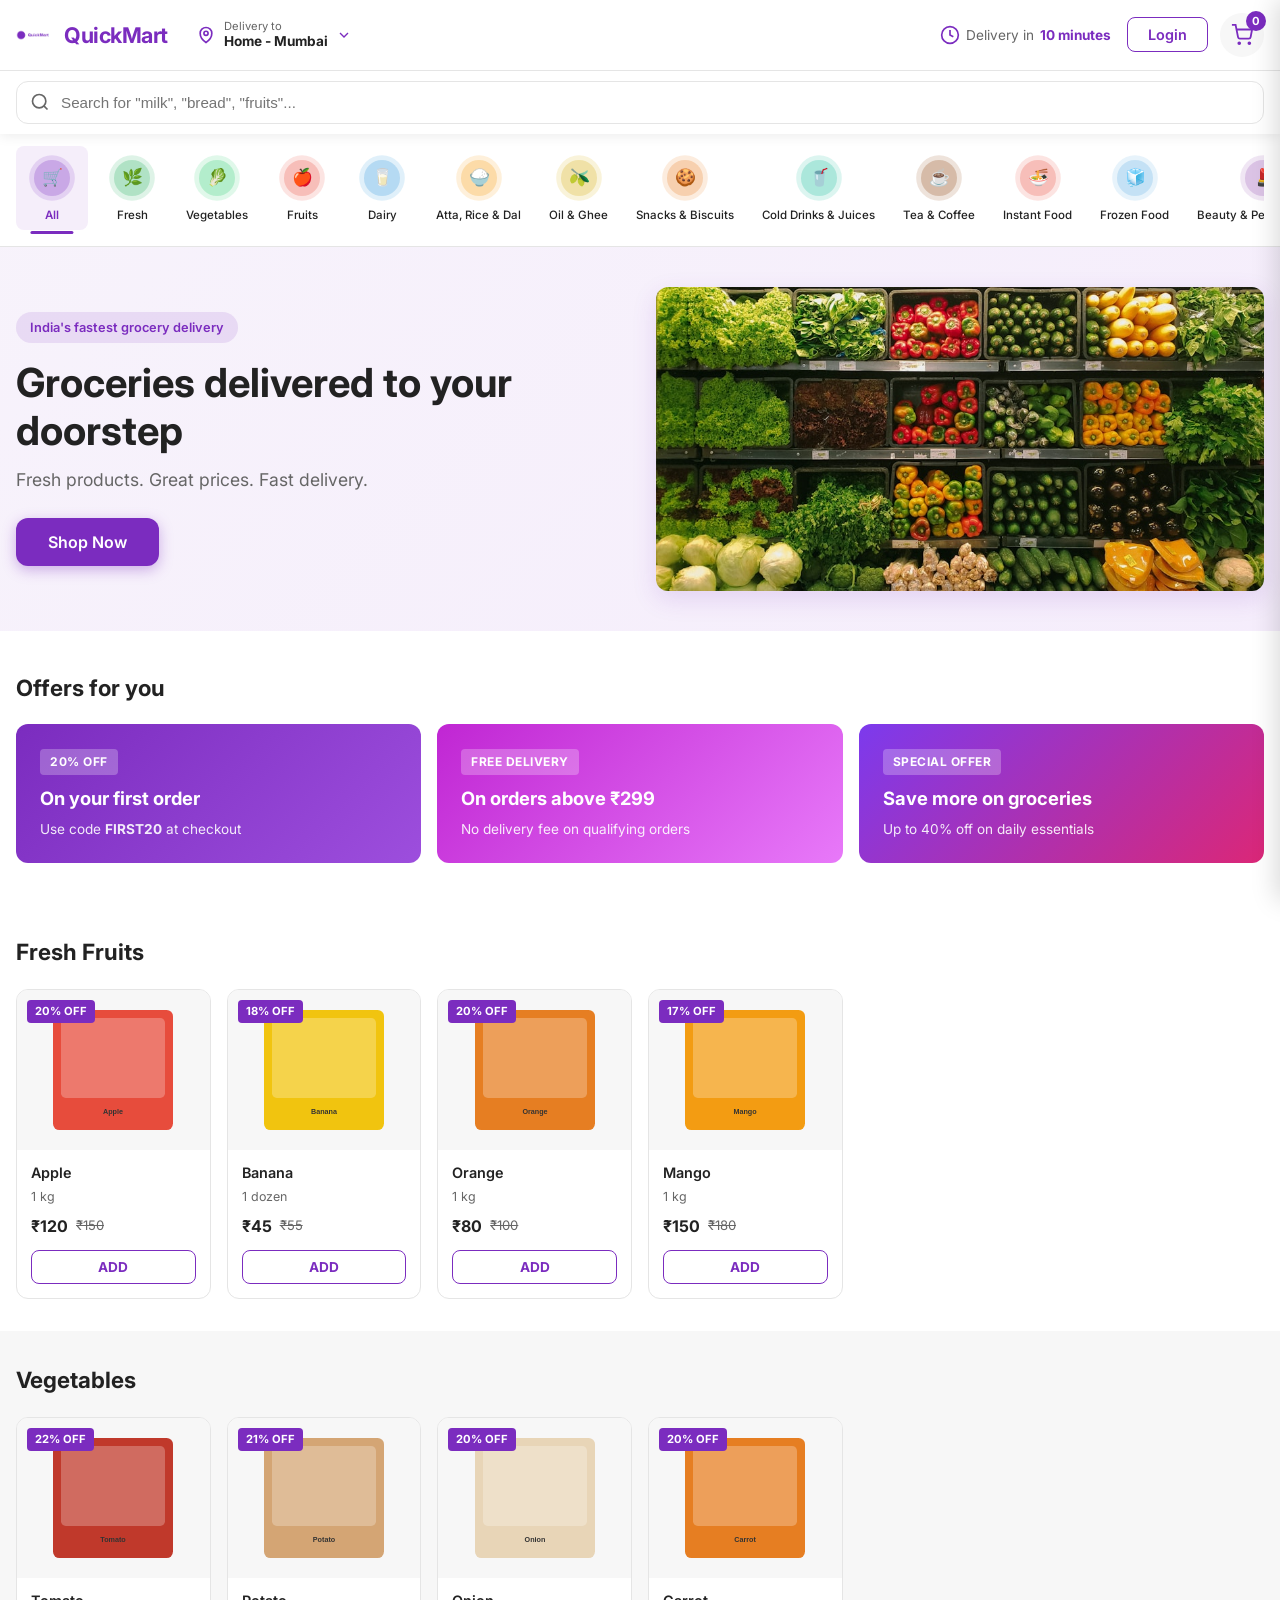
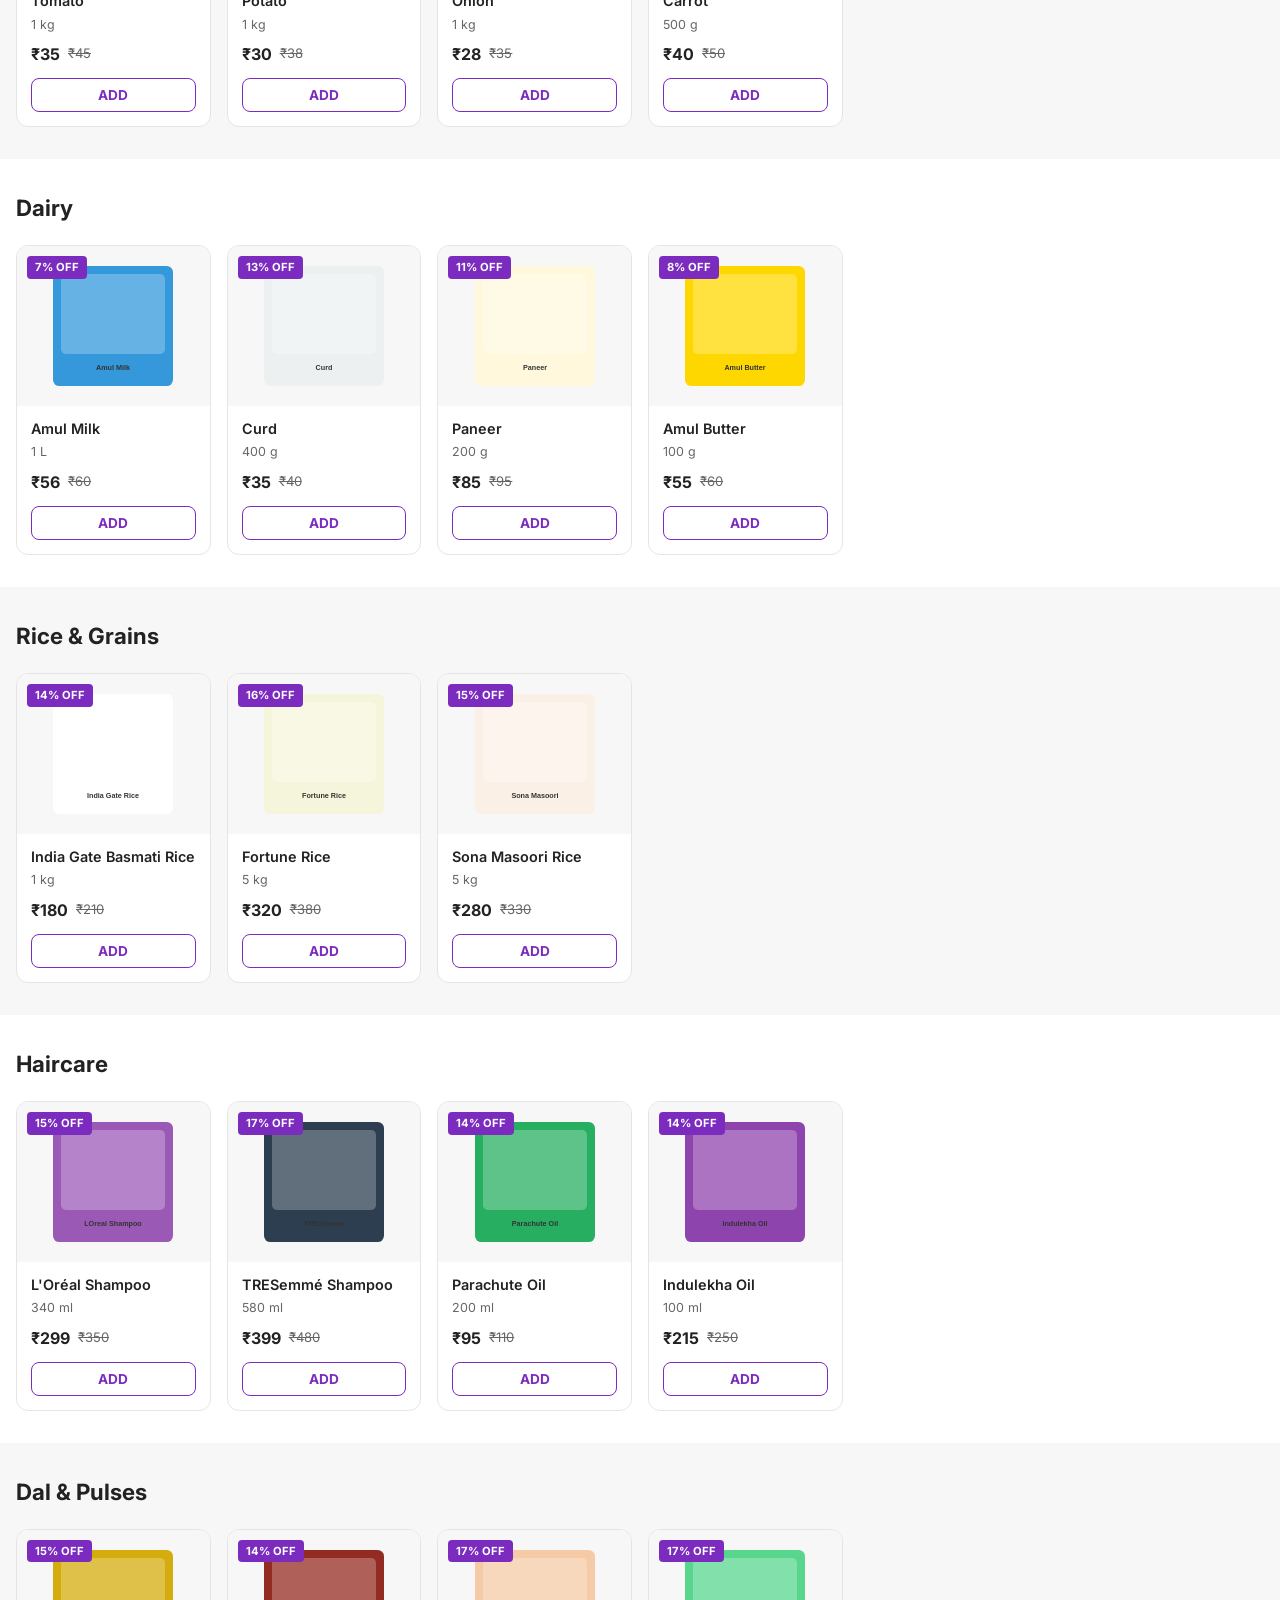
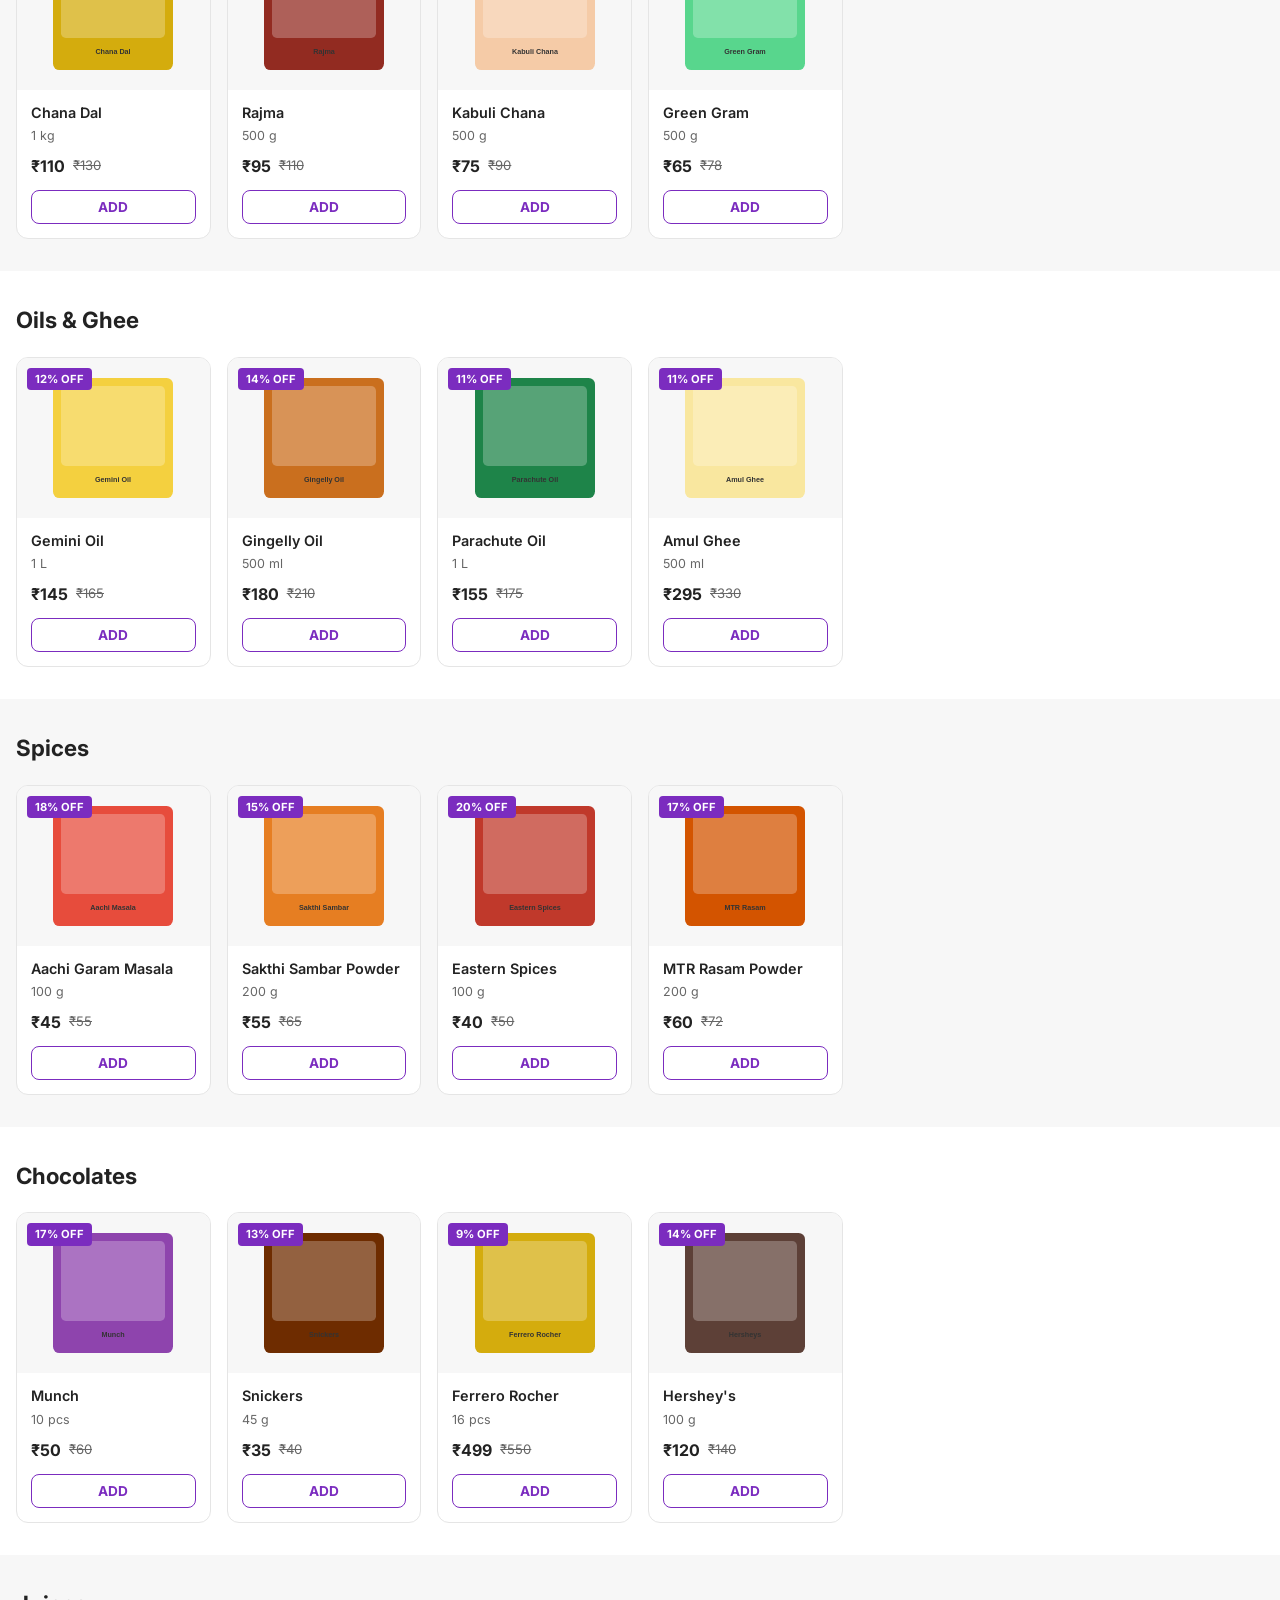
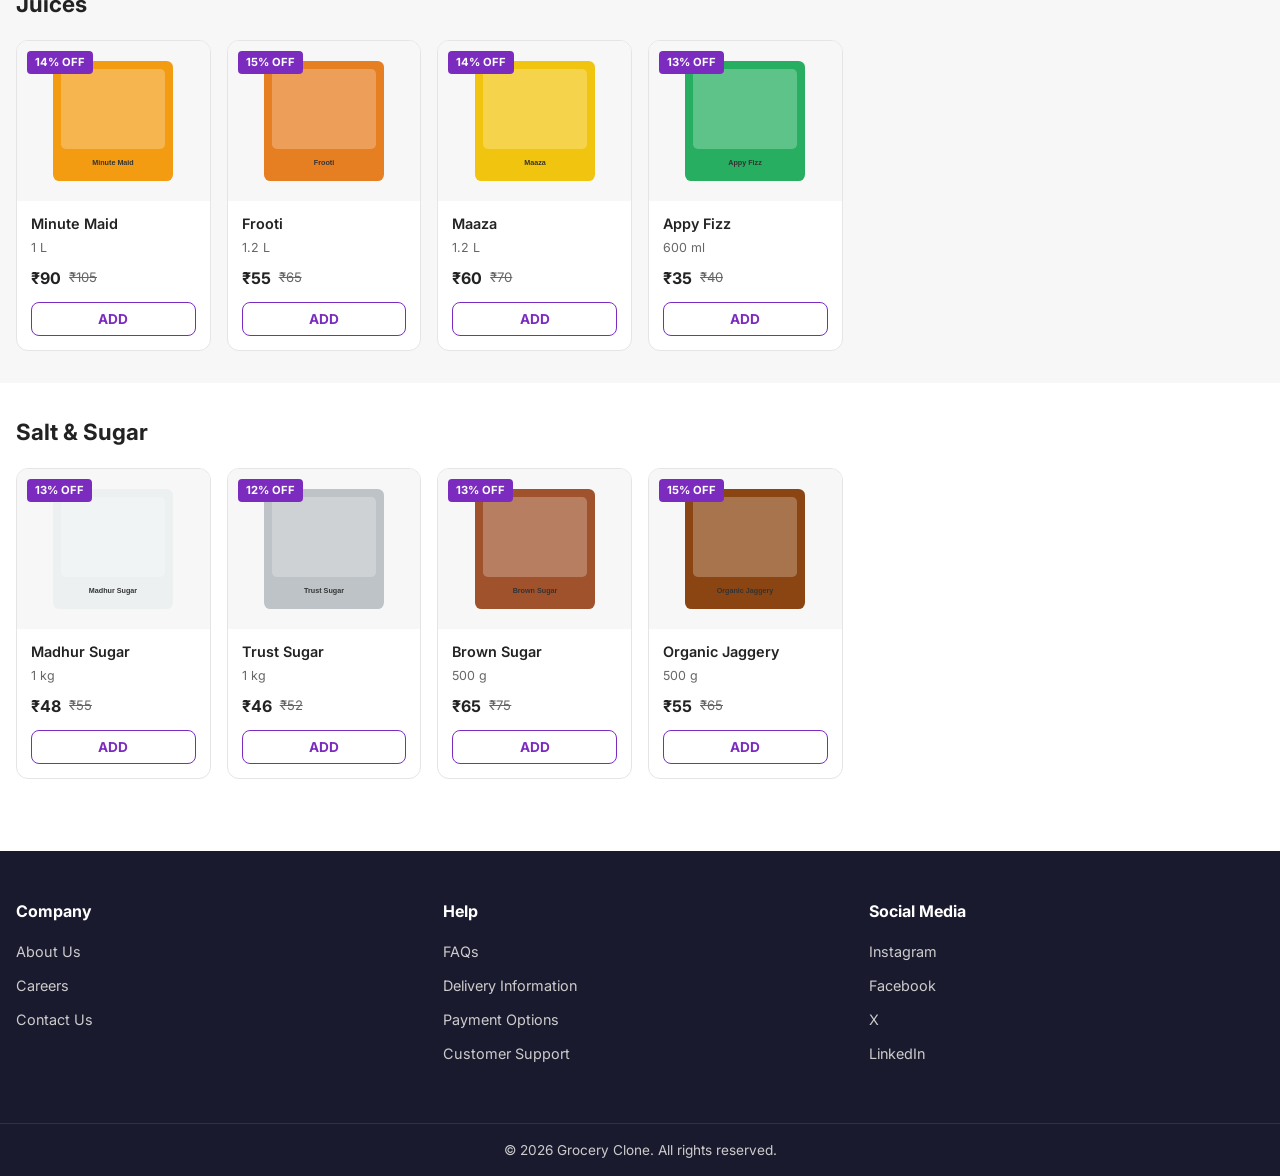
==== index.html @ dd1f7150 "second commit" ====
<!DOCTYPE html>
<html lang="en">
<head>
  <meta charset="UTF-8">
  <meta name="viewport" content="width=device-width, initial-scale=1.0">
  <meta name="description" content="QuickMart - Groceries delivered to your doorstep in minutes">
  <title>QuickMart | Groceries Delivered Fast</title>
  <link rel="stylesheet" href="style.css">
  <link rel="preconnect" href="https://fonts.googleapis.com">
  <link rel="preconnect" href="https://fonts.gstatic.com" crossorigin>
  <link href="https://fonts.googleapis.com/css2?family=Inter:wght@400;500;600;700&display=swap" rel="stylesheet">
</head>
<body>

  <!-- Header / Navbar -->
  <header class="header" id="header">
    <div class="header-top">
      <div class="container header-inner">
        <a href="#" class="logo" aria-label="QuickMart Home">
          <img src="images/logo.png" alt="QuickMart logo" class="logo-img">
          <span class="logo-text">QuickMart</span>
        </a>

        <button class="location-btn" type="button" aria-label="Change delivery location">
          <svg class="icon" viewBox="0 0 24 24" fill="none" stroke="currentColor" stroke-width="2" aria-hidden="true">
            <path d="M12 21s7-4.5 7-11a7 7 0 1 0-14 0c0 6.5 7 11 7 11z"/>
            <circle cx="12" cy="10" r="2.5"/>
          </svg>
          <span class="location-text">
            <small>Delivery to</small>
            <strong>Home - Mumbai</strong>
          </span>
          <svg class="icon icon-chevron" viewBox="0 0 24 24" fill="none" stroke="currentColor" stroke-width="2" aria-hidden="true">
            <path d="M6 9l6 6 6-6"/>
          </svg>
        </button>

        <p class="delivery-badge">
          <svg class="icon" viewBox="0 0 24 24" fill="none" stroke="currentColor" stroke-width="2" aria-hidden="true">
            <circle cx="12" cy="12" r="10"/>
            <path d="M12 6v6l4 2"/>
          </svg>
          Delivery in <strong>10 minutes</strong>
        </p>

        <div class="header-actions">
          <button class="btn-login" id="loginBtn" type="button">Login</button>
          <button class="btn-cart" id="cartBtn" type="button" aria-label="Open cart">
            <svg class="icon" viewBox="0 0 24 24" fill="none" stroke="currentColor" stroke-width="2" aria-hidden="true">
              <circle cx="9" cy="21" r="1"/>
              <circle cx="20" cy="21" r="1"/>
              <path d="M1 1h4l2.68 13.39a2 2 0 0 0 2 1.61h9.72a2 2 0 0 0 2-1.61L23 6H6"/>
            </svg>
            <span class="cart-count" id="cartCount">0</span>
          </button>
        </div>
      </div>
    </div>

    <div class="header-search">
      <div class="container">
        <div class="search-wrapper">
          <svg class="search-icon" viewBox="0 0 24 24" fill="none" stroke="currentColor" stroke-width="2" aria-hidden="true">
            <circle cx="11" cy="11" r="8"/>
            <path d="M21 21l-4.35-4.35"/>
          </svg>
          <input
            type="search"
            id="searchInput"
            class="search-input"
            placeholder='Search for "milk", "bread", "fruits"...'
            autocomplete="off"
            aria-label="Search products"
          >
          <button class="search-clear hidden" id="searchClear" type="button" aria-label="Clear search">&times;</button>
        </div>
      </div>
    </div>
  </header>

  <!-- Category Navigation -->
  <nav class="category-nav" id="categoryNav" aria-label="Product categories">
    <div class="container">
      <div class="category-scroll" id="categoryScroll"></div>
    </div>
  </nav>

  <main>
    <!-- Hero Section -->
    <section class="hero" id="hero">
      <div class="container hero-inner">
        <div class="hero-content">
          <span class="hero-tag">India's fastest grocery delivery</span>
          <h1>Groceries delivered to your doorstep</h1>
          <p>Fresh products. Great prices. Fast delivery.</p>
          <button class="btn-primary" id="shopNowBtn" type="button">Shop Now</button>
        </div>
        <div class="hero-image">
          <img src="images/banner.jpg" alt="Fresh groceries delivery banner with fruits and vegetables">
        </div>
      </div>
    </section>

    <!-- Offers Section -->
    <section class="offers" id="offers">
      <div class="container">
        <h2 class="section-title">Offers for you</h2>
        <div class="offers-grid">
          <article class="offer-card offer-card--purple">
            <span class="offer-badge">20% OFF</span>
            <h3>On your first order</h3>
            <p>Use code <strong>FIRST20</strong> at checkout</p>
          </article>
          <article class="offer-card offer-card--pink">
            <span class="offer-badge">FREE DELIVERY</span>
            <h3>On orders above ₹299</h3>
            <p>No delivery fee on qualifying orders</p>
          </article>
          <article class="offer-card offer-card--gradient">
            <span class="offer-badge">SPECIAL OFFER</span>
            <h3>Save more on groceries</h3>
            <p>Up to 40% off on daily essentials</p>
          </article>
        </div>
      </div>
    </section>

    <!-- Search Results / No Products Message -->
    <section class="search-results container hidden" id="searchResultsSection">
      <h2 class="section-title" id="searchResultsTitle">Search Results</h2>
      <div class="products-grid" id="searchResultsGrid"></div>
      <p class="no-products hidden" id="noProductsMsg">No products found. Try a different search term.</p>
    </section>

    <!-- Product Sections (dynamically rendered) -->
    <div id="productSections"></div>
  </main>

  <!-- Footer -->
  <footer class="footer">
    <div class="container footer-grid">
      <div class="footer-col">
        <h3>Company</h3>
        <ul>
          <li><a href="#">About Us</a></li>
          <li><a href="#">Careers</a></li>
          <li><a href="#">Contact Us</a></li>
        </ul>
      </div>
      <div class="footer-col">
        <h3>Help</h3>
        <ul>
          <li><a href="#">FAQs</a></li>
          <li><a href="#">Delivery Information</a></li>
          <li><a href="#">Payment Options</a></li>
          <li><a href="#">Customer Support</a></li>
        </ul>
      </div>
      <div class="footer-col">
        <h3>Social Media</h3>
        <ul class="social-links">
          <li><a href="#" aria-label="Instagram">Instagram</a></li>
          <li><a href="#" aria-label="Facebook">Facebook</a></li>
          <li><a href="#" aria-label="X">X</a></li>
          <li><a href="#" aria-label="LinkedIn">LinkedIn</a></li>
        </ul>
      </div>
    </div>
    <div class="footer-bottom">
      <div class="container">
        <p>&copy; 2026 Grocery Clone. All rights reserved.</p>
      </div>
    </div>
  </footer>

  <!-- Cart Sidebar -->
  <aside class="cart-overlay hidden" id="cartOverlay" aria-hidden="true"></aside>
  <aside class="cart-sidebar" id="cartSidebar" aria-label="Shopping cart" aria-hidden="true">
    <div class="cart-header">
      <h2>Your Cart</h2>
      <button class="cart-close" id="cartClose" type="button" aria-label="Close cart">&times;</button>
    </div>
    <div class="cart-body" id="cartBody">
      <p class="cart-empty" id="cartEmpty">Your cart is empty. Add some groceries!</p>
      <ul class="cart-items" id="cartItems"></ul>
    </div>
    <div class="cart-footer" id="cartFooter">
      <div class="cart-summary">
        <div class="summary-row">
          <span>Subtotal</span>
          <span id="cartSubtotal">₹0</span>
        </div>
        <div class="summary-row">
          <span>Delivery</span>
          <span id="cartDelivery">₹20</span>
        </div>
        <div class="summary-row summary-total">
          <span>Total</span>
          <span id="cartTotal">₹0</span>
        </div>
      </div>
      <button class="btn-checkout" id="checkoutBtn" type="button">Proceed to Checkout</button>
    </div>
  </aside>

  <!-- Login Modal -->
  <div class="modal-overlay hidden" id="loginOverlay" aria-hidden="true"></div>
  <dialog class="login-modal" id="loginModal" aria-labelledby="loginTitle">
    <button class="modal-close" id="loginClose" type="button" aria-label="Close login">&times;</button>
    <h2 id="loginTitle">Login / Sign Up</h2>
    <p class="modal-subtitle">Enter your mobile number to continue</p>
    <form id="loginForm" novalidate>
      <label for="mobileInput">Mobile Number</label>
      <div class="mobile-input-wrapper">
        <span class="country-code">+91</span>
        <input
          type="tel"
          id="mobileInput"
          placeholder="Enter 10-digit mobile number"
          maxlength="10"
          pattern="[0-9]{10}"
          required
        >
      </div>
      <p class="form-error hidden" id="loginError">Please enter a valid 10-digit mobile number.</p>
      <button class="btn-primary btn-full" type="submit">Continue</button>
    </form>
  </dialog>

  <!-- Mobile Menu Toggle (optional compact nav) -->
  <button class="mobile-menu-btn hidden" id="mobileMenuBtn" type="button" aria-label="Toggle menu">
    <svg viewBox="0 0 24 24" fill="none" stroke="currentColor" stroke-width="2" aria-hidden="true">
      <path d="M3 12h18M3 6h18M3 18h18"/>
    </svg>
  </button>

  <script src="script.js"></script>
</body>
</html>
---- style.css ----
/* ========================================
   QuickMart - Zepto-inspired Grocery Clone
   ======================================== */

:root {
  --primary: #7b2cbf;
  --secondary: #9d4edd;
  --accent: #e0aaff;
  --text: #222;
  --text-light: #666;
  --light: #f7f7f7;
  --white: #ffffff;
  --border: #e5e5e5;
  --success: #2ecc71;
  --danger: #e74c3c;
  --shadow: 0 2px 12px rgba(0, 0, 0, 0.08);
  --shadow-hover: 0 8px 24px rgba(123, 44, 191, 0.15);
  --radius: 12px;
  --radius-sm: 8px;
  --header-height: 130px;
  --transition: 0.25s ease;
  --font: 'Inter', -apple-system, BlinkMacSystemFont, 'Segoe UI', sans-serif;
}

/* Reset & Base */
*,
*::before,
*::after {
  box-sizing: border-box;
  margin: 0;
  padding: 0;
}

html {
  scroll-behavior: smooth;
}

body {
  font-family: var(--font);
  color: var(--text);
  background: var(--white);
  line-height: 1.5;
  overflow-x: hidden;
}

img {
  max-width: 100%;
  display: block;
}

a {
  text-decoration: none;
  color: inherit;
}

ul {
  list-style: none;
}

button {
  font-family: inherit;
  cursor: pointer;
  border: none;
  background: none;
}

.container {
  width: 100%;
  max-width: 1280px;
  margin: 0 auto;
  padding: 0 16px;
}

.hidden {
  display: none !important;
}

.icon {
  width: 20px;
  height: 20px;
  flex-shrink: 0;
}

/* ========================================
   Header
   ======================================== */
.header {
  position: sticky;
  top: 0;
  z-index: 1000;
  background: var(--white);
  box-shadow: var(--shadow);
}

.header-top {
  border-bottom: 1px solid var(--border);
}

.header-inner {
  display: flex;
  align-items: center;
  gap: 16px;
  padding: 12px 16px;
  flex-wrap: wrap;
}

.logo {
  display: flex;
  align-items: center;
  gap: 8px;
  flex-shrink: 0;
}

.logo-img {
  width: 40px;
  height: 40px;
  object-fit: contain;
}

.logo-text {
  font-size: 1.35rem;
  font-weight: 700;
  color: var(--primary);
  letter-spacing: -0.5px;
}

.location-btn {
  display: flex;
  align-items: center;
  gap: 8px;
  padding: 8px 12px;
  border-radius: var(--radius-sm);
  transition: background var(--transition);
  color: var(--text);
}

.location-btn:hover {
  background: var(--light);
}

.location-btn .icon {
  color: var(--primary);
}

.location-text {
  display: flex;
  flex-direction: column;
  align-items: flex-start;
  line-height: 1.2;
  text-align: left;
}

.location-text small {
  font-size: 0.7rem;
  color: var(--text-light);
}

.location-text strong {
  font-size: 0.85rem;
}

.icon-chevron {
  width: 16px;
  height: 16px;
  color: var(--text-light);
}

.delivery-badge {
  display: flex;
  align-items: center;
  gap: 6px;
  font-size: 0.85rem;
  color: var(--text-light);
  margin-left: auto;
}

.delivery-badge .icon {
  color: var(--primary);
}

.delivery-badge strong {
  color: var(--primary);
}

.header-actions {
  display: flex;
  align-items: center;
  gap: 12px;
}

.btn-login {
  padding: 8px 20px;
  border: 1.5px solid var(--primary);
  border-radius: var(--radius-sm);
  color: var(--primary);
  font-weight: 600;
  font-size: 0.9rem;
  transition: all var(--transition);
}

.btn-login:hover {
  background: var(--primary);
  color: var(--white);
}

.btn-cart {
  position: relative;
  width: 44px;
  height: 44px;
  display: flex;
  align-items: center;
  justify-content: center;
  background: var(--light);
  border-radius: 50%;
  transition: background var(--transition);
}

.btn-cart:hover {
  background: var(--accent);
}

.btn-cart .icon {
  width: 22px;
  height: 22px;
  color: var(--primary);
}

.cart-count {
  position: absolute;
  top: -2px;
  right: -2px;
  min-width: 20px;
  height: 20px;
  padding: 0 5px;
  background: var(--primary);
  color: var(--white);
  font-size: 0.7rem;
  font-weight: 700;
  border-radius: 10px;
  display: flex;
  align-items: center;
  justify-content: center;
}

/* Search Bar */
.header-search {
  padding: 10px 0;
  background: var(--white);
}

.search-wrapper {
  position: relative;
  display: flex;
  align-items: center;
}

.search-icon {
  position: absolute;
  left: 14px;
  width: 20px;
  height: 20px;
  color: var(--text-light);
  pointer-events: none;
}

.search-input {
  width: 100%;
  padding: 12px 40px 12px 44px;
  border: 1.5px solid var(--border);
  border-radius: var(--radius);
  font-size: 0.95rem;
  transition: border-color var(--transition), box-shadow var(--transition);
  outline: none;
}

.search-input:focus {
  border-color: var(--primary);
  box-shadow: 0 0 0 3px rgba(123, 44, 191, 0.12);
}

.search-clear {
  position: absolute;
  right: 12px;
  width: 28px;
  height: 28px;
  font-size: 1.2rem;
  color: var(--text-light);
  border-radius: 50%;
  display: flex;
  align-items: center;
  justify-content: center;
  transition: background var(--transition);
}

.search-clear:hover {
  background: var(--light);
}

/* ========================================
   Category Navigation
   ======================================== */
.category-nav {
  position: sticky;
  top: var(--header-height);
  z-index: 999;
  background: var(--white);
  border-bottom: 1px solid var(--border);
  padding: 12px 0;
}

.category-scroll {
  display: flex;
  gap: 8px;
  overflow-x: auto;
  scroll-behavior: smooth;
  scrollbar-width: none;
  -ms-overflow-style: none;
  padding-bottom: 4px;
}

.category-scroll::-webkit-scrollbar {
  display: none;
}

.category-item {
  display: flex;
  flex-direction: column;
  align-items: center;
  gap: 6px;
  min-width: 72px;
  padding: 8px 10px;
  border-radius: var(--radius-sm);
  cursor: pointer;
  transition: all var(--transition);
  flex-shrink: 0;
  position: relative;
}

.category-item:hover {
  background: var(--light);
}

.category-item.active {
  background: rgba(123, 44, 191, 0.08);
}

.category-item.active::after {
  content: '';
  position: absolute;
  bottom: -4px;
  left: 50%;
  transform: translateX(-50%);
  width: 60%;
  height: 3px;
  background: var(--primary);
  border-radius: 2px;
}

.category-item img {
  width: 48px;
  height: 48px;
  border-radius: 50%;
  object-fit: cover;
}

.category-item span {
  font-size: 0.72rem;
  font-weight: 500;
  text-align: center;
  color: var(--text);
  white-space: nowrap;
}

.category-item.active span {
  color: var(--primary);
  font-weight: 600;
}

/* ========================================
   Hero Section
   ======================================== */
.hero {
  background: linear-gradient(135deg, rgba(123, 44, 191, 0.06) 0%, rgba(157, 78, 221, 0.1) 100%);
  padding: 40px 0;
}

.hero-inner {
  display: grid;
  grid-template-columns: 1fr 1fr;
  gap: 32px;
  align-items: center;
}

.hero-tag {
  display: inline-block;
  padding: 6px 14px;
  background: rgba(123, 44, 191, 0.12);
  color: var(--primary);
  font-size: 0.8rem;
  font-weight: 600;
  border-radius: 20px;
  margin-bottom: 16px;
}

.hero-content h1 {
  font-size: 2.5rem;
  font-weight: 700;
  line-height: 1.2;
  margin-bottom: 12px;
  color: var(--text);
}

.hero-content p {
  font-size: 1.1rem;
  color: var(--text-light);
  margin-bottom: 24px;
}

.btn-primary {
  padding: 14px 32px;
  background: var(--primary);
  color: var(--white);
  font-weight: 600;
  font-size: 1rem;
  border-radius: var(--radius);
  transition: all var(--transition);
  box-shadow: 0 4px 14px rgba(123, 44, 191, 0.35);
}

.btn-primary:hover {
  background: var(--secondary);
  transform: translateY(-2px);
  box-shadow: 0 6px 20px rgba(123, 44, 191, 0.4);
}

.hero-image img {
  width: 100%;
  border-radius: var(--radius);
  box-shadow: var(--shadow-hover);
  object-fit: cover;
  max-height: 320px;
}

/* ========================================
   Offers Section
   ======================================== */
.offers {
  padding: 40px 0;
}

.section-title {
  font-size: 1.4rem;
  font-weight: 700;
  margin-bottom: 20px;
  color: var(--text);
}

.offers-grid {
  display: grid;
  grid-template-columns: repeat(3, 1fr);
  gap: 16px;
}

.offer-card {
  padding: 24px;
  border-radius: var(--radius);
  color: var(--white);
  transition: transform var(--transition);
}

.offer-card:hover {
  transform: translateY(-4px);
}

.offer-card--purple {
  background: linear-gradient(135deg, var(--primary), var(--secondary));
}

.offer-card--pink {
  background: linear-gradient(135deg, #c026d3, #e879f9);
}

.offer-card--gradient {
  background: linear-gradient(135deg, #7c3aed, #db2777);
}

.offer-badge {
  display: inline-block;
  padding: 4px 10px;
  background: rgba(255, 255, 255, 0.25);
  border-radius: 4px;
  font-size: 0.75rem;
  font-weight: 700;
  letter-spacing: 0.5px;
  margin-bottom: 10px;
}

.offer-card h3 {
  font-size: 1.15rem;
  margin-bottom: 6px;
}

.offer-card p {
  font-size: 0.85rem;
  opacity: 0.9;
}

/* ========================================
   Product Sections
   ======================================== */
.product-section {
  padding: 32px 0;
}

.product-section:nth-child(even) {
  background: var(--light);
}

.products-grid {
  display: grid;
  grid-template-columns: repeat(auto-fill, minmax(180px, 1fr));
  gap: 16px;
}

/* Product Card */
.product-card {
  background: var(--white);
  border-radius: var(--radius);
  border: 1px solid var(--border);
  overflow: hidden;
  transition: all var(--transition);
  display: flex;
  flex-direction: column;
}

.product-card:hover {
  box-shadow: var(--shadow-hover);
  transform: translateY(-3px);
  border-color: transparent;
}

.product-image-wrap {
  position: relative;
  padding: 16px;
  background: var(--light);
  display: flex;
  align-items: center;
  justify-content: center;
  height: 160px;
}

.product-image-wrap img {
  max-height: 120px;
  object-fit: contain;
  transition: transform var(--transition);
}

.product-card:hover .product-image-wrap img {
  transform: scale(1.05);
}

.discount-badge {
  position: absolute;
  top: 10px;
  left: 10px;
  padding: 3px 8px;
  background: var(--primary);
  color: var(--white);
  font-size: 0.7rem;
  font-weight: 700;
  border-radius: 4px;
}

.product-info {
  padding: 12px 14px 14px;
  flex: 1;
  display: flex;
  flex-direction: column;
}

.product-name {
  font-size: 0.9rem;
  font-weight: 600;
  margin-bottom: 4px;
  display: -webkit-box;
  -webkit-line-clamp: 2;
  -webkit-box-orient: vertical;
  overflow: hidden;
}

.product-qty {
  font-size: 0.78rem;
  color: var(--text-light);
  margin-bottom: 8px;
}

.product-prices {
  display: flex;
  align-items: center;
  gap: 8px;
  margin-bottom: 12px;
}

.price-current {
  font-size: 1rem;
  font-weight: 700;
  color: var(--text);
}

.price-original {
  font-size: 0.82rem;
  color: var(--text-light);
  text-decoration: line-through;
}

.product-actions {
  margin-top: auto;
}

.btn-add {
  width: 100%;
  padding: 8px;
  background: var(--white);
  border: 1.5px solid var(--primary);
  color: var(--primary);
  font-weight: 700;
  font-size: 0.85rem;
  border-radius: var(--radius-sm);
  transition: all var(--transition);
}

.btn-add:hover {
  background: var(--primary);
  color: var(--white);
}

.qty-controls {
  display: flex;
  align-items: center;
  justify-content: space-between;
  background: var(--primary);
  border-radius: var(--radius-sm);
  overflow: hidden;
}

.qty-btn {
  width: 36px;
  height: 36px;
  display: flex;
  align-items: center;
  justify-content: center;
  color: var(--white);
  font-size: 1.2rem;
  font-weight: 600;
  transition: background var(--transition);
}

.qty-btn:hover {
  background: rgba(255, 255, 255, 0.15);
}

.qty-value {
  color: var(--white);
  font-weight: 700;
  font-size: 0.95rem;
  min-width: 24px;
  text-align: center;
}

.no-products {
  text-align: center;
  padding: 48px 16px;
  color: var(--text-light);
  font-size: 1.1rem;
}

/* ========================================
   Footer
   ======================================== */
.footer {
  background: #1a1a2e;
  color: #ccc;
  margin-top: 40px;
}

.footer-grid {
  display: grid;
  grid-template-columns: repeat(3, 1fr);
  gap: 32px;
  padding: 48px 16px;
}

.footer-col h3 {
  color: var(--white);
  font-size: 1rem;
  margin-bottom: 16px;
}

.footer-col ul li {
  margin-bottom: 10px;
}

.footer-col a {
  font-size: 0.9rem;
  transition: color var(--transition);
}

.footer-col a:hover {
  color: var(--accent);
}

.footer-bottom {
  border-top: 1px solid rgba(255, 255, 255, 0.1);
  padding: 16px 0;
  text-align: center;
  font-size: 0.85rem;
}

/* ========================================
   Cart Sidebar
   ======================================== */
.cart-overlay {
  position: fixed;
  inset: 0;
  background: rgba(0, 0, 0, 0.5);
  z-index: 2000;
  opacity: 0;
  transition: opacity var(--transition);
}

.cart-overlay.visible {
  opacity: 1;
}

.cart-sidebar {
  position: fixed;
  top: 0;
  right: 0;
  width: 400px;
  max-width: 100%;
  height: 100vh;
  background: var(--white);
  z-index: 2001;
  display: flex;
  flex-direction: column;
  transform: translateX(100%);
  transition: transform 0.3s ease;
  box-shadow: -4px 0 24px rgba(0, 0, 0, 0.15);
}

.cart-sidebar.open {
  transform: translateX(0);
}

.cart-header {
  display: flex;
  align-items: center;
  justify-content: space-between;
  padding: 20px;
  border-bottom: 1px solid var(--border);
}

.cart-header h2 {
  font-size: 1.2rem;
}

.cart-close {
  width: 36px;
  height: 36px;
  font-size: 1.5rem;
  color: var(--text-light);
  border-radius: 50%;
  display: flex;
  align-items: center;
  justify-content: center;
  transition: background var(--transition);
}

.cart-close:hover {
  background: var(--light);
}

.cart-body {
  flex: 1;
  overflow-y: auto;
  padding: 16px 20px;
}

.cart-empty {
  text-align: center;
  color: var(--text-light);
  padding: 40px 16px;
}

.cart-items {
  display: flex;
  flex-direction: column;
  gap: 16px;
}

.cart-item {
  display: flex;
  gap: 12px;
  padding-bottom: 16px;
  border-bottom: 1px solid var(--border);
}

.cart-item-image {
  width: 64px;
  height: 64px;
  border-radius: var(--radius-sm);
  background: var(--light);
  object-fit: contain;
  padding: 4px;
  flex-shrink: 0;
}

.cart-item-details {
  flex: 1;
  min-width: 0;
}

.cart-item-name {
  font-size: 0.9rem;
  font-weight: 600;
  margin-bottom: 4px;
}

.cart-item-price {
  font-size: 0.9rem;
  font-weight: 700;
  color: var(--primary);
  margin-bottom: 8px;
}

.cart-item-controls {
  display: flex;
  align-items: center;
  justify-content: space-between;
}

.cart-item .qty-controls {
  width: 100px;
}

.cart-item .qty-btn {
  width: 30px;
  height: 30px;
  font-size: 1rem;
}

.btn-remove {
  font-size: 0.78rem;
  color: var(--danger);
  font-weight: 600;
  padding: 4px 8px;
  border-radius: 4px;
  transition: background var(--transition);
}

.btn-remove:hover {
  background: rgba(231, 76, 60, 0.1);
}

.cart-footer {
  padding: 20px;
  border-top: 1px solid var(--border);
  background: var(--light);
}

.cart-summary {
  margin-bottom: 16px;
}

.summary-row {
  display: flex;
  justify-content: space-between;
  padding: 6px 0;
  font-size: 0.9rem;
  color: var(--text-light);
}

.summary-total {
  font-size: 1.1rem;
  font-weight: 700;
  color: var(--text);
  border-top: 1px solid var(--border);
  padding-top: 12px;
  margin-top: 6px;
}

.btn-checkout {
  width: 100%;
  padding: 14px;
  background: var(--primary);
  color: var(--white);
  font-weight: 700;
  font-size: 1rem;
  border-radius: var(--radius);
  transition: background var(--transition);
}

.btn-checkout:hover {
  background: var(--secondary);
}

.btn-checkout:disabled {
  opacity: 0.5;
  cursor: not-allowed;
}

/* ========================================
   Login Modal
   ======================================== */
.modal-overlay {
  position: fixed;
  inset: 0;
  background: rgba(0, 0, 0, 0.5);
  z-index: 3000;
  opacity: 0;
  transition: opacity var(--transition);
}

.modal-overlay.visible {
  opacity: 1;
}

.login-modal {
  position: fixed;
  top: 50%;
  left: 50%;
  transform: translate(-50%, -50%) scale(0.9);
  z-index: 3001;
  width: 90%;
  max-width: 420px;
  padding: 32px;
  background: var(--white);
  border: none;
  border-radius: var(--radius);
  box-shadow: 0 20px 60px rgba(0, 0, 0, 0.2);
  opacity: 0;
  visibility: hidden;
  transition: all 0.3s ease;
}

.login-modal.open {
  opacity: 1;
  visibility: visible;
  transform: translate(-50%, -50%) scale(1);
}

.modal-close {
  position: absolute;
  top: 16px;
  right: 16px;
  width: 32px;
  height: 32px;
  font-size: 1.4rem;
  color: var(--text-light);
  border-radius: 50%;
  display: flex;
  align-items: center;
  justify-content: center;
  transition: background var(--transition);
}

.modal-close:hover {
  background: var(--light);
}

.login-modal h2 {
  font-size: 1.4rem;
  margin-bottom: 8px;
}

.modal-subtitle {
  color: var(--text-light);
  font-size: 0.9rem;
  margin-bottom: 24px;
}

.login-modal label {
  display: block;
  font-size: 0.85rem;
  font-weight: 600;
  margin-bottom: 8px;
}

.mobile-input-wrapper {
  display: flex;
  align-items: center;
  border: 1.5px solid var(--border);
  border-radius: var(--radius-sm);
  overflow: hidden;
  margin-bottom: 8px;
  transition: border-color var(--transition);
}

.mobile-input-wrapper:focus-within {
  border-color: var(--primary);
}

.country-code {
  padding: 12px 14px;
  background: var(--light);
  font-weight: 600;
  color: var(--text-light);
  border-right: 1px solid var(--border);
}

.mobile-input-wrapper input {
  flex: 1;
  padding: 12px 14px;
  border: none;
  outline: none;
  font-size: 1rem;
}

.form-error {
  color: var(--danger);
  font-size: 0.82rem;
  margin-bottom: 12px;
}

.btn-full {
  width: 100%;
  margin-top: 8px;
}

/* Toast notification */
.toast {
  position: fixed;
  bottom: 24px;
  left: 50%;
  transform: translateX(-50%) translateY(100px);
  background: var(--text);
  color: var(--white);
  padding: 12px 24px;
  border-radius: var(--radius);
  font-size: 0.9rem;
  z-index: 4000;
  transition: transform 0.3s ease;
  box-shadow: var(--shadow);
}

.toast.show {
  transform: translateX(-50%) translateY(0);
}

/* ========================================
   Responsive Design
   ======================================== */
@media (max-width: 1024px) {
  .hero-inner {
    grid-template-columns: 1fr;
    text-align: center;
  }

  .hero-content h1 {
    font-size: 2rem;
  }

  .hero-image {
    order: -1;
  }

  .offers-grid {
    grid-template-columns: 1fr;
  }

  .footer-grid {
    grid-template-columns: repeat(2, 1fr);
  }
}

@media (max-width: 768px) {
  :root {
    --header-height: 160px;
  }

  .header-inner {
    gap: 10px;
  }

  .delivery-badge {
    display: none;
  }

  .location-btn .location-text strong {
    max-width: 120px;
    overflow: hidden;
    text-overflow: ellipsis;
    white-space: nowrap;
  }

  .hero-content h1 {
    font-size: 1.6rem;
  }

  .products-grid {
    grid-template-columns: repeat(2, 1fr);
    gap: 10px;
  }

  .product-image-wrap {
    height: 130px;
    padding: 10px;
  }

  .product-image-wrap img {
    max-height: 100px;
  }

  .category-nav {
    top: 160px;
  }

  .footer-grid {
    grid-template-columns: 1fr;
    gap: 24px;
  }

  .cart-sidebar {
    width: 100%;
  }
}

@media (max-width: 480px) {
  .logo-text {
    font-size: 1.1rem;
  }

  .btn-login {
    padding: 6px 14px;
    font-size: 0.82rem;
  }

  .product-name {
    font-size: 0.82rem;
  }

  .price-current {
    font-size: 0.9rem;
  }
}
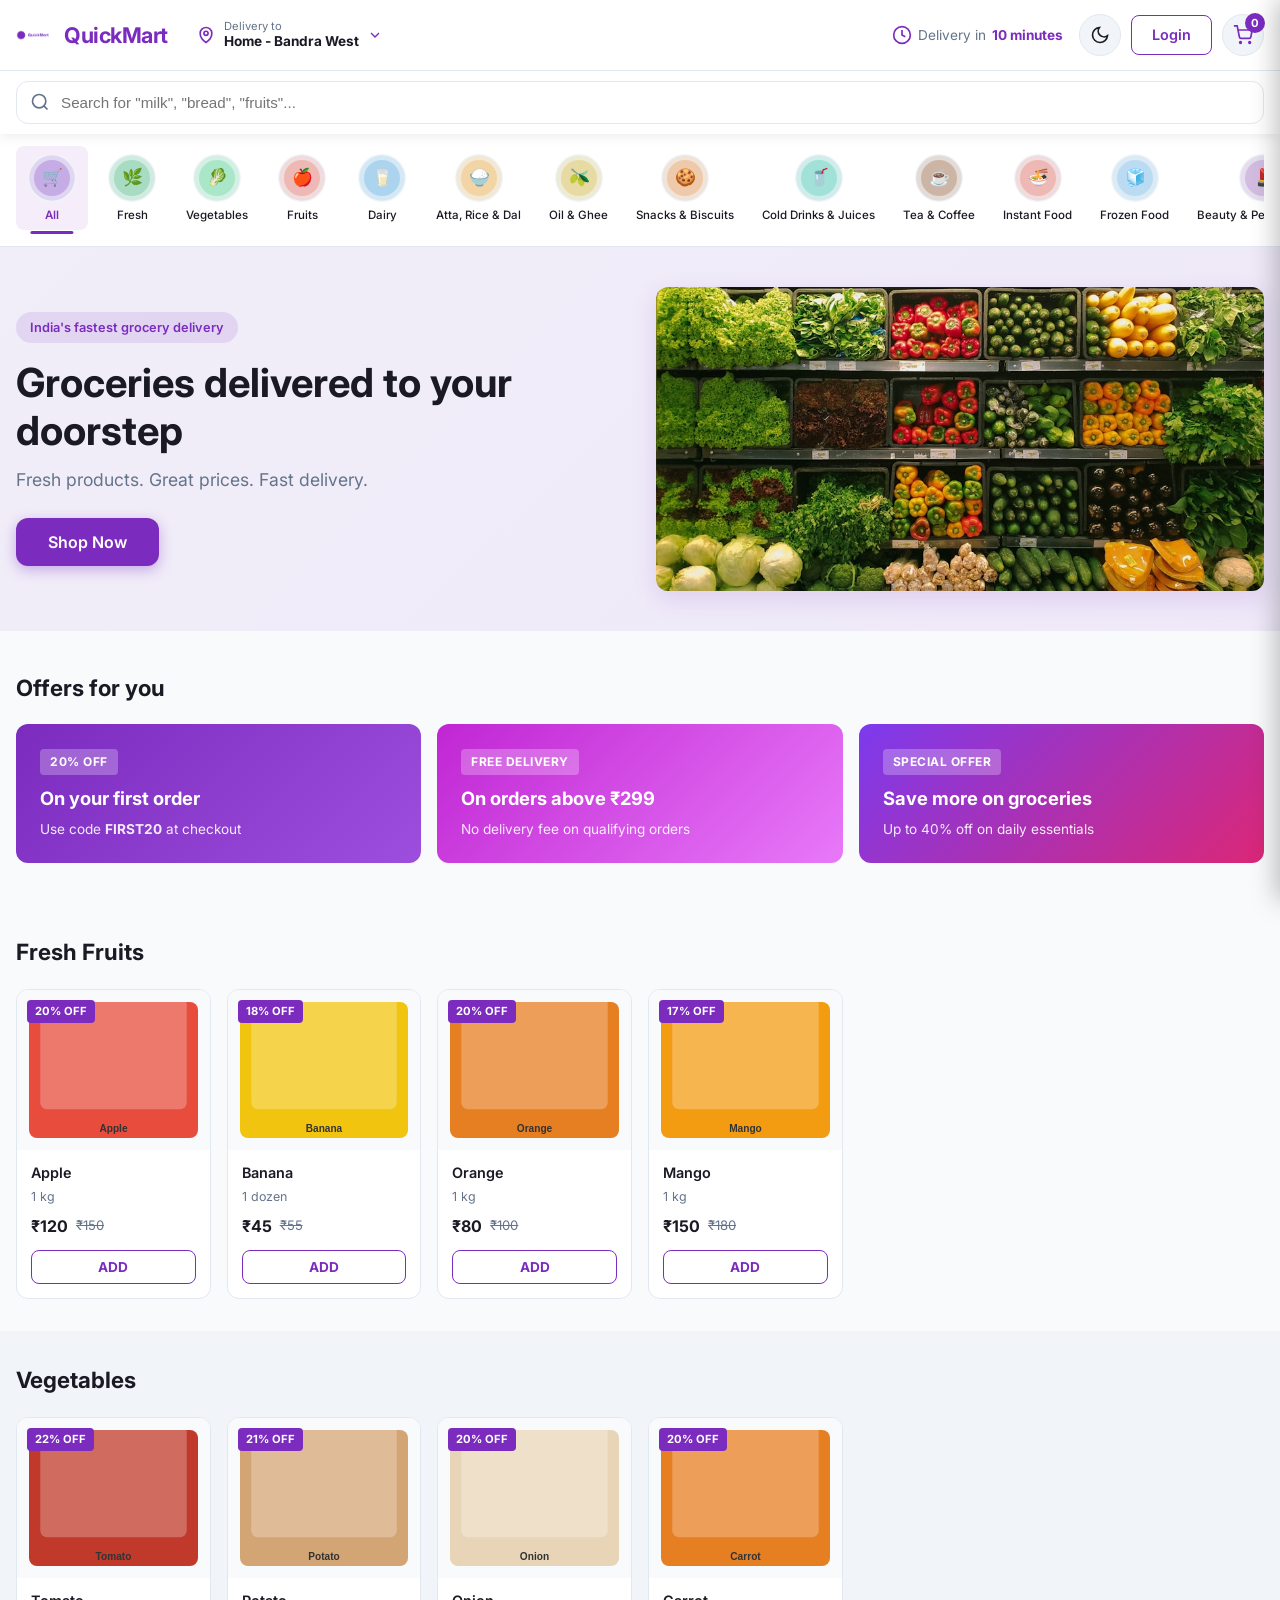
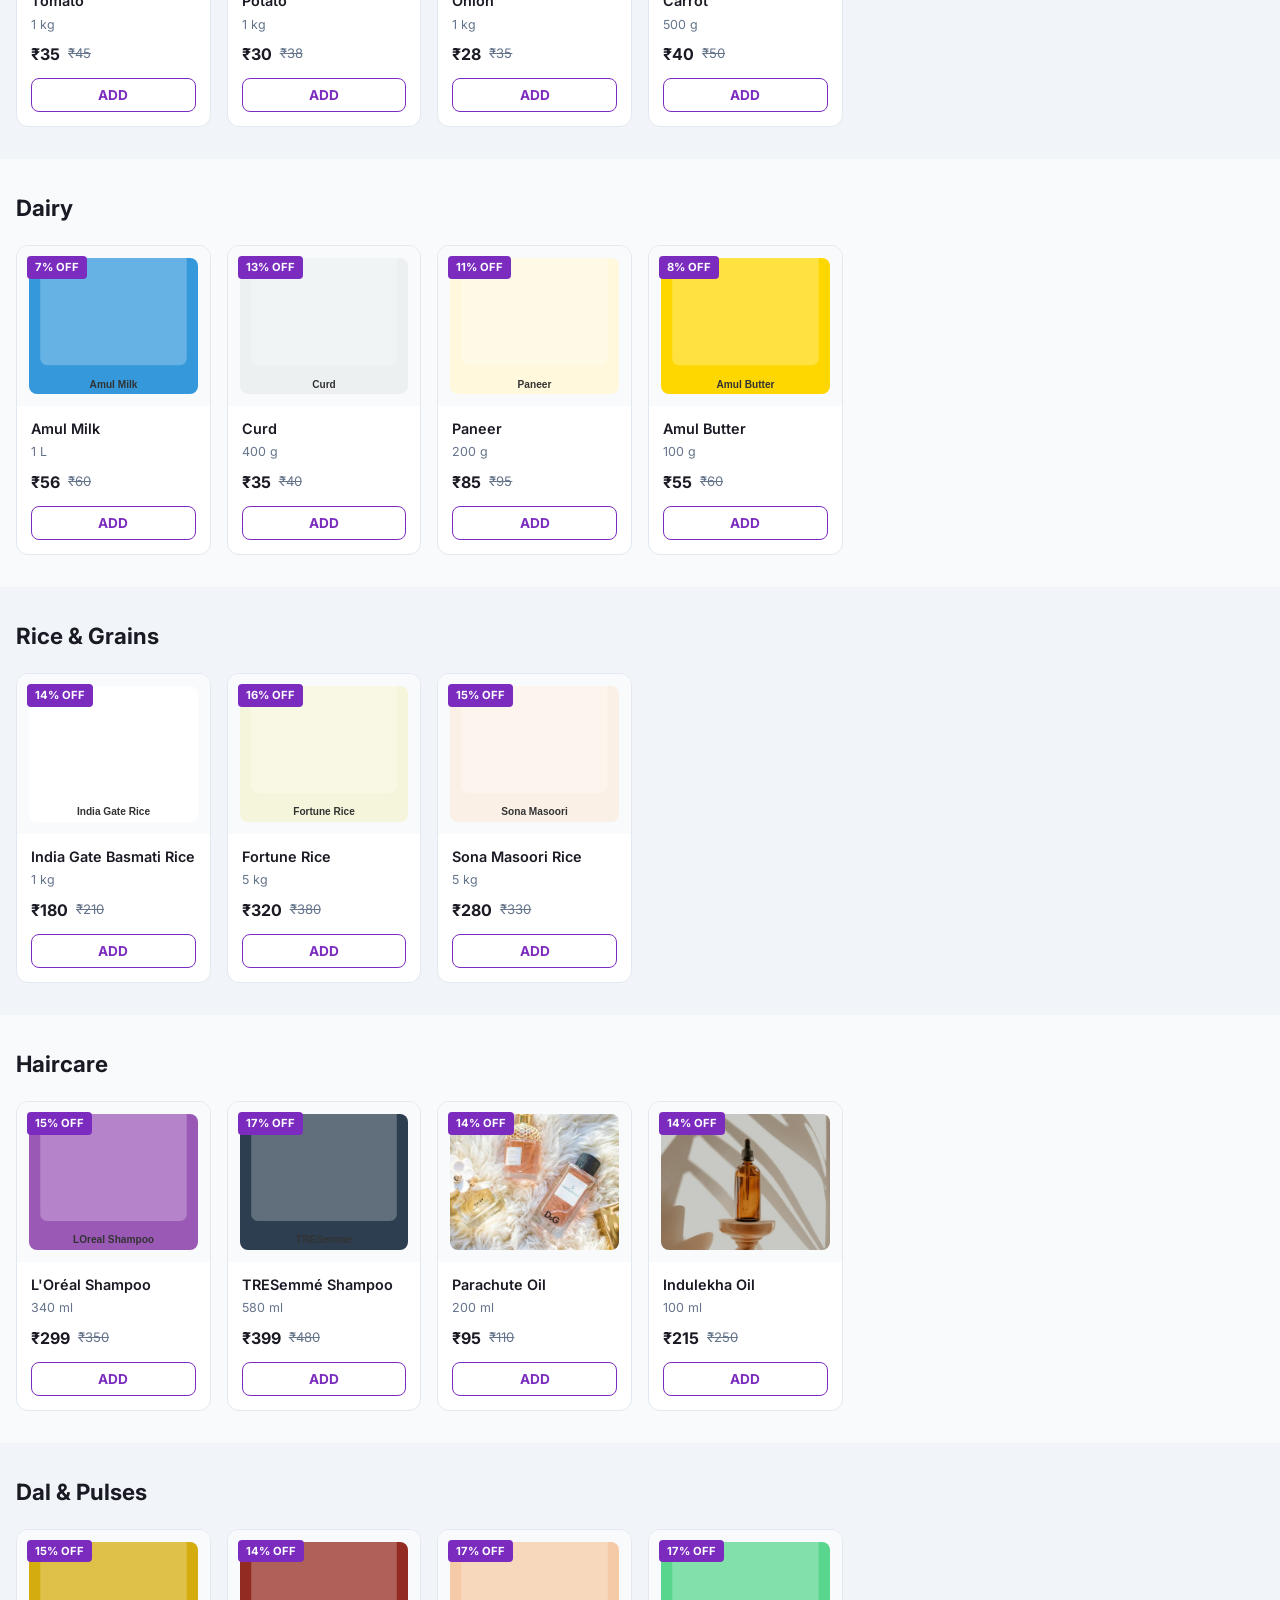
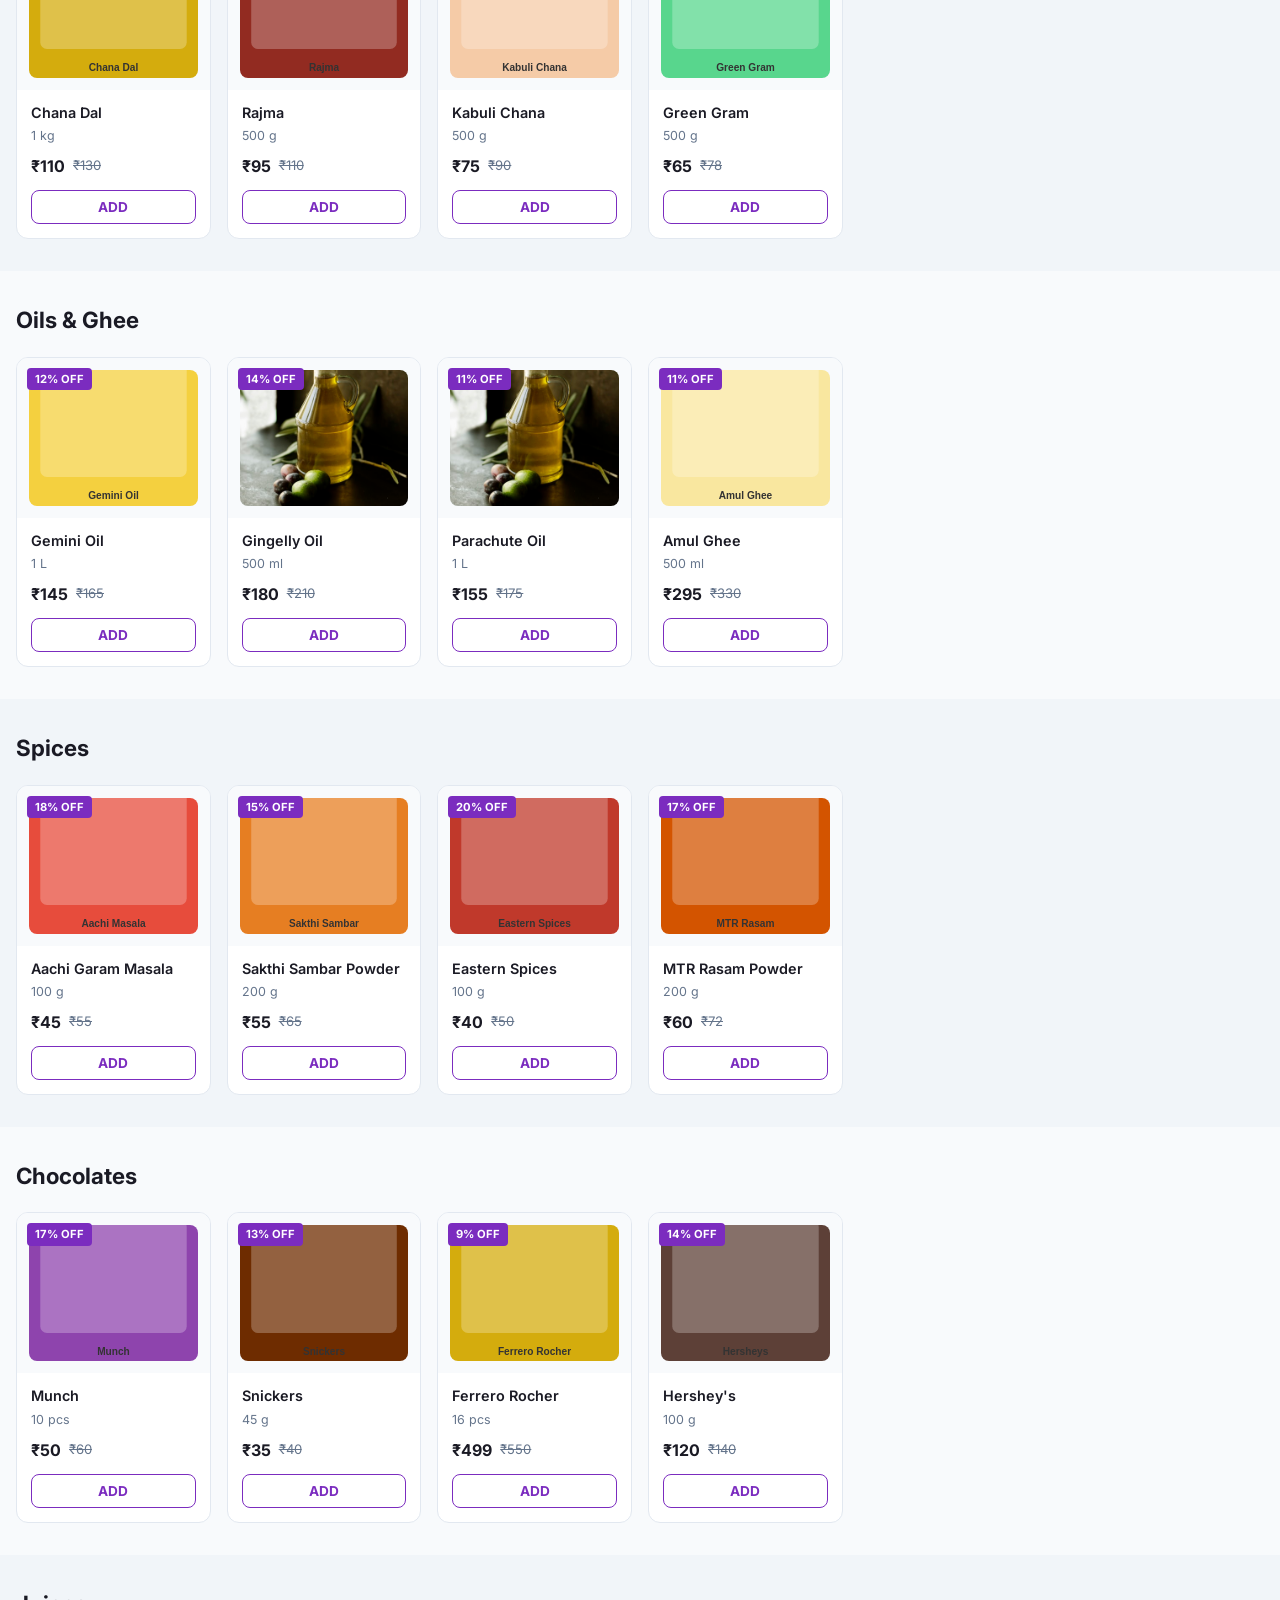
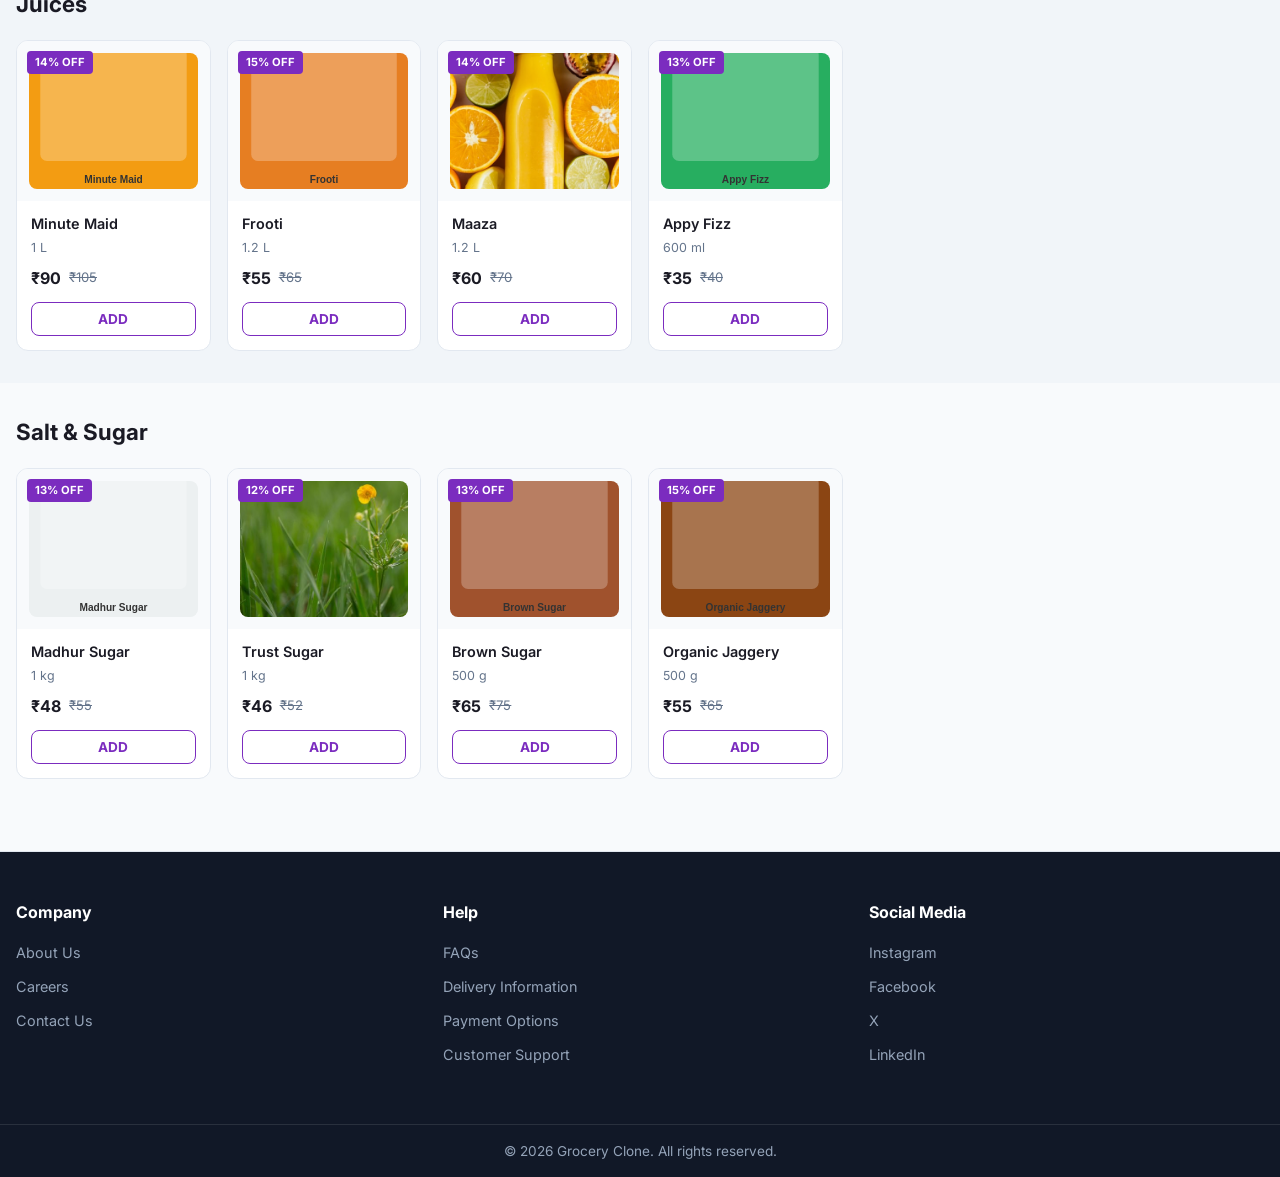
==== commit d7f9289e: "Update project and README" ====
--- a/index.html
+++ b/index.html
@@ -9,6 +9,15 @@
   <link rel="preconnect" href="https://fonts.googleapis.com">
   <link rel="preconnect" href="https://fonts.gstatic.com" crossorigin>
   <link href="https://fonts.googleapis.com/css2?family=Inter:wght@400;500;600;700&display=swap" rel="stylesheet">
+  <script>
+    (function() {
+      const savedTheme = localStorage.getItem('quickmart_theme');
+      const prefersDark = window.matchMedia && window.matchMedia('(prefers-color-scheme: dark)').matches;
+      if (savedTheme === 'dark' || (!savedTheme && prefersDark)) {
+        document.documentElement.setAttribute('data-theme', 'dark');
+      }
+    })();
+  </script>
 </head>
 <body>
 
@@ -21,14 +30,14 @@
           <span class="logo-text">QuickMart</span>
         </a>
 
-        <button class="location-btn" type="button" aria-label="Change delivery location">
+        <button class="location-btn" id="locationBtn" type="button" aria-label="Change delivery location" aria-haspopup="dialog">
           <svg class="icon" viewBox="0 0 24 24" fill="none" stroke="currentColor" stroke-width="2" aria-hidden="true">
             <path d="M12 21s7-4.5 7-11a7 7 0 1 0-14 0c0 6.5 7 11 7 11z"/>
             <circle cx="12" cy="10" r="2.5"/>
           </svg>
           <span class="location-text">
             <small>Delivery to</small>
-            <strong>Home - Mumbai</strong>
+            <strong id="headerLocationText">Home - Bandra West</strong>
           </span>
           <svg class="icon icon-chevron" viewBox="0 0 24 24" fill="none" stroke="currentColor" stroke-width="2" aria-hidden="true">
             <path d="M6 9l6 6 6-6"/>
@@ -44,7 +53,52 @@
         </p>
 
         <div class="header-actions">
-          <button class="btn-login" id="loginBtn" type="button">Login</button>
+          <!-- Dark Mode Toggle Button -->
+          <button class="btn-theme" id="themeToggle" type="button" aria-label="Switch to dark mode" title="Toggle theme">
+            <svg class="icon icon-moon" viewBox="0 0 24 24" fill="none" stroke="currentColor" stroke-width="2" aria-hidden="true">
+              <path d="M21 12.79A9 9 0 1 1 11.21 3 7 7 0 0 0 21 12.79z"/>
+            </svg>
+            <svg class="icon icon-sun hidden" viewBox="0 0 24 24" fill="none" stroke="currentColor" stroke-width="2" aria-hidden="true">
+              <circle cx="12" cy="12" r="5"/>
+              <path d="M12 1v2M12 21v2M4.22 4.22l1.42 1.42M18.36 18.36l1.42 1.42M1 12h2M21 12h2M4.22 19.78l1.42-1.42M18.36 5.64l1.42-1.42"/>
+            </svg>
+          </button>
+
+          <!-- User Profile Menu (shown when logged in) -->
+          <div class="user-profile-menu hidden" id="userProfileMenu">
+            <button class="btn-user-profile" id="userProfileBtn" type="button" aria-haspopup="true" aria-expanded="false" aria-label="User account menu">
+              <span class="user-avatar" id="userAvatar">U</span>
+              <span class="user-name" id="userName">User</span>
+              <svg class="icon icon-chevron" viewBox="0 0 24 24" fill="none" stroke="currentColor" stroke-width="2" aria-hidden="true">
+                <path d="M6 9l6 6 6-6"/>
+              </svg>
+            </button>
+            <div class="user-dropdown hidden" id="userDropdown">
+              <div class="dropdown-header">
+                <strong id="dropdownUserName">User</strong>
+                <small id="dropdownUserPhone">+91 00000 00000</small>
+              </div>
+              <hr class="dropdown-divider">
+              <a href="login.html" class="dropdown-item">
+                <svg class="icon" viewBox="0 0 24 24" fill="none" stroke="currentColor" stroke-width="2">
+                  <path d="M20 21v-2a4 4 0 0 0-4-4H8a4 4 0 0 0-4 4v2"/>
+                  <circle cx="12" cy="7" r="4"/>
+                </svg>
+                Account & Switch
+              </a>
+              <button class="dropdown-item dropdown-logout" id="logoutBtn" type="button">
+                <svg class="icon" viewBox="0 0 24 24" fill="none" stroke="currentColor" stroke-width="2">
+                  <path d="M9 21H5a2 2 0 0 1-2-2V5a2 2 0 0 1 2-2h4"/>
+                  <polyline points="16 17 21 12 16 7"/>
+                  <line x1="21" y1="12" x2="9" y2="12"/>
+                </svg>
+                Log Out
+              </button>
+            </div>
+          </div>
+
+          <a href="login.html" class="btn-login" id="loginBtn">Login</a>
+
           <button class="btn-cart" id="cartBtn" type="button" aria-label="Open cart">
             <svg class="icon" viewBox="0 0 24 24" fill="none" stroke="currentColor" stroke-width="2" aria-hidden="true">
               <circle cx="9" cy="21" r="1"/>
@@ -224,7 +278,128 @@
       </div>
       <p class="form-error hidden" id="loginError">Please enter a valid 10-digit mobile number.</p>
       <button class="btn-primary btn-full" type="submit">Continue</button>
+      <p class="modal-footer-link">
+        Prefer password or full sign-in? <a href="login.html">Go to Login Page &rarr;</a>
+      </p>
     </form>
+  </dialog>
+
+  <!-- Delivery Location Modal -->
+  <div class="modal-overlay hidden" id="locationOverlay" aria-hidden="true"></div>
+  <dialog class="location-modal" id="locationModal" aria-labelledby="locationModalTitle">
+    <div class="location-modal-header">
+      <div>
+        <h2 id="locationModalTitle">Choose Delivery Location</h2>
+        <p class="modal-subtitle">Select an address or add a desired location of your choice</p>
+      </div>
+      <button class="modal-close" id="locationClose" type="button" aria-label="Close location selector">&times;</button>
+    </div>
+
+    <div class="location-modal-body">
+      <!-- GPS Auto-Detect Button -->
+      <button class="btn-detect-location" id="detectLocationBtn" type="button">
+        <div class="detect-icon-wrapper">
+          <svg class="icon" viewBox="0 0 24 24" fill="none" stroke="currentColor" stroke-width="2">
+            <polygon points="3 11 22 2 13 21 11 13 3 11"/>
+          </svg>
+        </div>
+        <div class="detect-text">
+          <strong id="detectTitle">Detect My Current Location</strong>
+          <small id="detectStatus">Using GPS & browser location</small>
+        </div>
+      </button>
+
+      <!-- Saved Addresses Section -->
+      <div class="locations-section-title-wrap">
+        <h3>Saved Addresses</h3>
+        <button class="btn-text-link" id="toggleAddLocationBtn" type="button">+ Add New Address</button>
+      </div>
+
+      <div class="saved-locations-list" id="savedLocationsList">
+        <!-- Rendered dynamically from JavaScript -->
+      </div>
+
+      <!-- Add New Location Form -->
+      <form class="add-location-form hidden" id="addLocationForm" novalidate>
+        <div class="form-header-inline">
+          <h4>Add New Delivery Location</h4>
+          <button class="btn-close-subform" id="closeAddLocationForm" type="button" aria-label="Close form">&times;</button>
+        </div>
+
+        <div class="form-group">
+          <label>Save address as</label>
+          <div class="location-tag-pills">
+            <label class="tag-pill">
+              <input type="radio" name="addressTag" value="Home" checked>
+              <span class="pill-content">🏠 Home</span>
+            </label>
+            <label class="tag-pill">
+              <input type="radio" name="addressTag" value="Work">
+              <span class="pill-content">🏢 Work</span>
+            </label>
+            <label class="tag-pill">
+              <input type="radio" name="addressTag" value="Other">
+              <span class="pill-content">📍 Other</span>
+            </label>
+          </div>
+        </div>
+
+        <div class="form-group">
+          <label for="addressHouse">Flat / House / Floor / Building Name</label>
+          <input
+            type="text"
+            id="addressHouse"
+            class="form-input"
+            placeholder="e.g. Flat 402, Building 3A, Sunshine Heights"
+            required
+          >
+        </div>
+
+        <div class="form-group">
+          <label for="addressArea">Area / Street / Sector / Landmark</label>
+          <input
+            type="text"
+            id="addressArea"
+            class="form-input"
+            placeholder="e.g. Bandra West, Near Linking Road"
+            required
+          >
+        </div>
+
+        <div class="form-row-2">
+          <div class="form-group">
+            <label for="addressCity">City</label>
+            <input
+              type="text"
+              id="addressCity"
+              class="form-input"
+              placeholder="e.g. Mumbai"
+              value="Mumbai"
+              required
+            >
+          </div>
+          <div class="form-group">
+            <label for="addressPincode">6-digit Pincode</label>
+            <input
+              type="text"
+              id="addressPincode"
+              class="form-input"
+              placeholder="e.g. 400050"
+              maxlength="6"
+              pattern="[0-9]{6}"
+              required
+            >
+          </div>
+        </div>
+
+        <p class="form-error hidden" id="addressError">Please fill out house, area, city, and a valid 6-digit pincode.</p>
+
+        <div class="form-actions-row">
+          <button class="btn-cancel" id="cancelAddLocationBtn" type="button">Cancel</button>
+          <button class="btn-primary" type="submit">Save & Deliver Here</button>
+        </div>
+      </form>
+    </div>
   </dialog>
 
   <!-- Mobile Menu Toggle (optional compact nav) -->
--- a/style.css
+++ b/style.css
@@ -6,13 +6,13 @@
   --primary: #7b2cbf;
   --secondary: #9d4edd;
   --accent: #e0aaff;
-  --text: #222;
-  --text-light: #666;
-  --light: #f7f7f7;
+  --text: #1a1a24;
+  --text-light: #64748b;
+  --light: #f1f5f9;
   --white: #ffffff;
-  --border: #e5e5e5;
-  --success: #2ecc71;
-  --danger: #e74c3c;
+  --border: #e2e8f0;
+  --success: #10b981;
+  --danger: #ef4444;
   --shadow: 0 2px 12px rgba(0, 0, 0, 0.08);
   --shadow-hover: 0 8px 24px rgba(123, 44, 191, 0.15);
   --radius: 12px;
@@ -20,6 +20,37 @@
   --header-height: 130px;
   --transition: 0.25s ease;
   --font: 'Inter', -apple-system, BlinkMacSystemFont, 'Segoe UI', sans-serif;
+
+  /* Semantic Theme Tokens */
+  --bg-body: #f8fafc;
+  --bg-surface: #ffffff;
+  --bg-card: #ffffff;
+  --bg-muted: #f1f5f9;
+  --bg-input: #ffffff;
+  --product-img-bg: #f8fafc;
+}
+
+[data-theme="dark"] {
+  --primary: #a855f7;
+  --secondary: #c084fc;
+  --accent: #581c87;
+  --text: #f8fafc;
+  --text-light: #94a3b8;
+  --light: #1e293b;
+  --white: #ffffff;
+  --border: #334155;
+  --success: #34d399;
+  --danger: #f87171;
+  --shadow: 0 4px 16px rgba(0, 0, 0, 0.45);
+  --shadow-hover: 0 10px 28px rgba(168, 85, 247, 0.28);
+
+  /* Dark Semantic Theme Tokens */
+  --bg-body: #0b0f19;
+  --bg-surface: #111827;
+  --bg-card: #1f2937;
+  --bg-muted: #162032;
+  --bg-input: #1e293b;
+  --product-img-bg: #151d2c;
 }
 
 /* Reset & Base */
@@ -38,9 +69,10 @@
 body {
   font-family: var(--font);
   color: var(--text);
-  background: var(--white);
+  background: var(--bg-body);
   line-height: 1.5;
   overflow-x: hidden;
+  transition: background-color var(--transition), color var(--transition);
 }
 
 img {
@@ -88,8 +120,9 @@
   position: sticky;
   top: 0;
   z-index: 1000;
-  background: var(--white);
+  background: var(--bg-surface);
   box-shadow: var(--shadow);
+  transition: background-color var(--transition), border-color var(--transition);
 }
 
 .header-top {
@@ -185,10 +218,171 @@
 .header-actions {
   display: flex;
   align-items: center;
-  gap: 12px;
+  gap: 10px;
+}
+
+/* Theme Toggle Button */
+.btn-theme {
+  position: relative;
+  width: 42px;
+  height: 42px;
+  display: flex;
+  align-items: center;
+  justify-content: center;
+  background: var(--light);
+  border: 1px solid var(--border);
+  border-radius: 50%;
+  color: var(--text);
+  transition: all var(--transition);
+  cursor: pointer;
+}
+
+.btn-theme:hover {
+  background: rgba(123, 44, 191, 0.12);
+  color: var(--primary);
+  border-color: var(--primary);
+  transform: rotate(20deg);
+}
+
+[data-theme="dark"] .btn-theme:hover {
+  background: rgba(168, 85, 247, 0.2);
+  color: var(--secondary);
+  border-color: var(--secondary);
+}
+
+.btn-theme .icon {
+  width: 20px;
+  height: 20px;
+}
+
+/* User Profile Header Menu */
+.user-profile-menu {
+  position: relative;
+}
+
+.btn-user-profile {
+  display: flex;
+  align-items: center;
+  gap: 8px;
+  padding: 5px 12px 5px 5px;
+  background: var(--light);
+  border: 1.5px solid var(--border);
+  border-radius: 24px;
+  color: var(--text);
+  font-weight: 600;
+  font-size: 0.85rem;
+  transition: all var(--transition);
+  cursor: pointer;
+}
+
+.btn-user-profile:hover {
+  border-color: var(--primary);
+  background: var(--bg-surface);
+}
+
+.user-avatar {
+  width: 30px;
+  height: 30px;
+  border-radius: 50%;
+  background: linear-gradient(135deg, var(--primary), var(--secondary));
+  color: #ffffff;
+  font-weight: 700;
+  font-size: 0.82rem;
+  display: flex;
+  align-items: center;
+  justify-content: center;
+}
+
+.user-name {
+  max-width: 95px;
+  overflow: hidden;
+  text-overflow: ellipsis;
+  white-space: nowrap;
+}
+
+.user-dropdown {
+  position: absolute;
+  top: calc(100% + 8px);
+  right: 0;
+  min-width: 210px;
+  background: var(--bg-surface);
+  border: 1px solid var(--border);
+  border-radius: var(--radius);
+  box-shadow: var(--shadow-hover);
+  padding: 8px;
+  z-index: 1200;
+  display: flex;
+  flex-direction: column;
+  gap: 4px;
+  animation: dropdownFade 0.2s ease;
+}
+
+@keyframes dropdownFade {
+  from {
+    opacity: 0;
+    transform: translateY(-6px);
+  }
+
+  to {
+    opacity: 1;
+    transform: translateY(0);
+  }
+}
+
+.dropdown-header {
+  padding: 8px 10px;
+  display: flex;
+  flex-direction: column;
+  gap: 2px;
+}
+
+.dropdown-header strong {
+  color: var(--text);
+  font-size: 0.9rem;
+}
+
+.dropdown-header small {
+  color: var(--text-light);
+  font-size: 0.78rem;
+}
+
+.dropdown-divider {
+  border: none;
+  border-top: 1px solid var(--border);
+  margin: 4px 0;
+}
+
+.dropdown-item {
+  display: flex;
+  align-items: center;
+  gap: 8px;
+  padding: 8px 10px;
+  border-radius: var(--radius-sm);
+  color: var(--text);
+  font-size: 0.85rem;
+  font-weight: 500;
+  transition: background var(--transition);
+  text-align: left;
+  width: 100%;
+  cursor: pointer;
+}
+
+.dropdown-item:hover {
+  background: var(--light);
+}
+
+.dropdown-logout {
+  color: var(--danger);
+}
+
+.dropdown-logout:hover {
+  background: rgba(239, 68, 68, 0.12);
 }
 
 .btn-login {
+  display: inline-flex;
+  align-items: center;
+  justify-content: center;
   padding: 8px 20px;
   border: 1.5px solid var(--primary);
   border-radius: var(--radius-sm);
@@ -196,32 +390,41 @@
   font-weight: 600;
   font-size: 0.9rem;
   transition: all var(--transition);
+  cursor: pointer;
+  background: transparent;
 }
 
 .btn-login:hover {
   background: var(--primary);
-  color: var(--white);
+  color: #ffffff;
 }
 
 .btn-cart {
   position: relative;
-  width: 44px;
-  height: 44px;
+  width: 42px;
+  height: 42px;
   display: flex;
   align-items: center;
   justify-content: center;
   background: var(--light);
+  border: 1px solid var(--border);
   border-radius: 50%;
-  transition: background var(--transition);
+  transition: all var(--transition);
 }
 
 .btn-cart:hover {
-  background: var(--accent);
+  background: rgba(123, 44, 191, 0.12);
+  border-color: var(--primary);
+}
+
+[data-theme="dark"] .btn-cart:hover {
+  background: rgba(168, 85, 247, 0.2);
+  border-color: var(--secondary);
 }
 
 .btn-cart .icon {
-  width: 22px;
-  height: 22px;
+  width: 20px;
+  height: 20px;
   color: var(--primary);
 }
 
@@ -233,7 +436,7 @@
   height: 20px;
   padding: 0 5px;
   background: var(--primary);
-  color: var(--white);
+  color: #ffffff;
   font-size: 0.7rem;
   font-weight: 700;
   border-radius: 10px;
@@ -245,7 +448,8 @@
 /* Search Bar */
 .header-search {
   padding: 10px 0;
-  background: var(--white);
+  background: var(--bg-surface);
+  transition: background-color var(--transition);
 }
 
 .search-wrapper {
@@ -266,10 +470,12 @@
 .search-input {
   width: 100%;
   padding: 12px 40px 12px 44px;
+  background: var(--bg-input);
+  color: var(--text);
   border: 1.5px solid var(--border);
   border-radius: var(--radius);
   font-size: 0.95rem;
-  transition: border-color var(--transition), box-shadow var(--transition);
+  transition: border-color var(--transition), box-shadow var(--transition), background-color var(--transition);
   outline: none;
 }
 
@@ -303,9 +509,10 @@
   position: sticky;
   top: var(--header-height);
   z-index: 999;
-  background: var(--white);
+  background: var(--bg-surface);
   border-bottom: 1px solid var(--border);
   padding: 12px 0;
+  transition: background-color var(--transition), border-color var(--transition);
 }
 
 .category-scroll {
@@ -342,6 +549,10 @@
 
 .category-item.active {
   background: rgba(123, 44, 191, 0.08);
+}
+
+[data-theme="dark"] .category-item.active {
+  background: rgba(168, 85, 247, 0.16);
 }
 
 .category-item.active::after {
@@ -361,6 +572,7 @@
   height: 48px;
   border-radius: 50%;
   object-fit: cover;
+  background: var(--light);
 }
 
 .category-item span {
@@ -382,6 +594,11 @@
 .hero {
   background: linear-gradient(135deg, rgba(123, 44, 191, 0.06) 0%, rgba(157, 78, 221, 0.1) 100%);
   padding: 40px 0;
+  transition: background var(--transition);
+}
+
+[data-theme="dark"] .hero {
+  background: linear-gradient(135deg, rgba(168, 85, 247, 0.12) 0%, rgba(17, 24, 39, 0.95) 100%);
 }
 
 .hero-inner {
@@ -400,6 +617,11 @@
   font-weight: 600;
   border-radius: 20px;
   margin-bottom: 16px;
+}
+
+[data-theme="dark"] .hero-tag {
+  background: rgba(168, 85, 247, 0.2);
+  color: var(--secondary);
 }
 
 .hero-content h1 {
@@ -419,12 +641,13 @@
 .btn-primary {
   padding: 14px 32px;
   background: var(--primary);
-  color: var(--white);
+  color: #ffffff;
   font-weight: 600;
   font-size: 1rem;
   border-radius: var(--radius);
   transition: all var(--transition);
   box-shadow: 0 4px 14px rgba(123, 44, 191, 0.35);
+  cursor: pointer;
 }
 
 .btn-primary:hover {
@@ -464,7 +687,7 @@
 .offer-card {
   padding: 24px;
   border-radius: var(--radius);
-  color: var(--white);
+  color: #ffffff;
   transition: transform var(--transition);
 }
 
@@ -513,7 +736,7 @@
 }
 
 .product-section:nth-child(even) {
-  background: var(--light);
+  background: var(--bg-muted);
 }
 
 .products-grid {
@@ -524,7 +747,7 @@
 
 /* Product Card */
 .product-card {
-  background: var(--white);
+  background: var(--bg-card);
   border-radius: var(--radius);
   border: 1px solid var(--border);
   overflow: hidden;
@@ -536,27 +759,31 @@
 .product-card:hover {
   box-shadow: var(--shadow-hover);
   transform: translateY(-3px);
-  border-color: transparent;
+  border-color: var(--primary);
 }
 
 .product-image-wrap {
   position: relative;
-  padding: 16px;
-  background: var(--light);
+  padding: 12px;
+  background: var(--product-img-bg);
   display: flex;
   align-items: center;
   justify-content: center;
   height: 160px;
+  overflow: hidden;
 }
 
 .product-image-wrap img {
-  max-height: 120px;
-  object-fit: contain;
+  width: 100%;
+  height: 100%;
+  max-height: 136px;
+  object-fit: cover;
+  border-radius: var(--radius-sm);
   transition: transform var(--transition);
 }
 
 .product-card:hover .product-image-wrap img {
-  transform: scale(1.05);
+  transform: scale(1.06);
 }
 
 .discount-badge {
@@ -565,10 +792,11 @@
   left: 10px;
   padding: 3px 8px;
   background: var(--primary);
-  color: var(--white);
+  color: #ffffff;
   font-size: 0.7rem;
   font-weight: 700;
   border-radius: 4px;
+  z-index: 2;
 }
 
 .product-info {
@@ -586,6 +814,7 @@
   -webkit-line-clamp: 2;
   -webkit-box-orient: vertical;
   overflow: hidden;
+  color: var(--text);
 }
 
 .product-qty {
@@ -620,18 +849,19 @@
 .btn-add {
   width: 100%;
   padding: 8px;
-  background: var(--white);
+  background: var(--bg-card);
   border: 1.5px solid var(--primary);
   color: var(--primary);
   font-weight: 700;
   font-size: 0.85rem;
   border-radius: var(--radius-sm);
   transition: all var(--transition);
+  cursor: pointer;
 }
 
 .btn-add:hover {
   background: var(--primary);
-  color: var(--white);
+  color: #ffffff;
 }
 
 .qty-controls {
@@ -649,7 +879,7 @@
   display: flex;
   align-items: center;
   justify-content: center;
-  color: var(--white);
+  color: #ffffff;
   font-size: 1.2rem;
   font-weight: 600;
   transition: background var(--transition);
@@ -660,7 +890,7 @@
 }
 
 .qty-value {
-  color: var(--white);
+  color: #ffffff;
   font-weight: 700;
   font-size: 0.95rem;
   min-width: 24px;
@@ -678,9 +908,10 @@
    Footer
    ======================================== */
 .footer {
-  background: #1a1a2e;
-  color: #ccc;
+  background: #111827;
+  color: #94a3b8;
   margin-top: 40px;
+  border-top: 1px solid var(--border);
 }
 
 .footer-grid {
@@ -691,7 +922,7 @@
 }
 
 .footer-col h3 {
-  color: var(--white);
+  color: #ffffff;
   font-size: 1rem;
   margin-bottom: 16px;
 }
@@ -706,7 +937,7 @@
 }
 
 .footer-col a:hover {
-  color: var(--accent);
+  color: var(--secondary);
 }
 
 .footer-bottom {
@@ -722,7 +953,8 @@
 .cart-overlay {
   position: fixed;
   inset: 0;
-  background: rgba(0, 0, 0, 0.5);
+  background: rgba(0, 0, 0, 0.6);
+  backdrop-filter: blur(2px);
   z-index: 2000;
   opacity: 0;
   transition: opacity var(--transition);
@@ -739,13 +971,14 @@
   width: 400px;
   max-width: 100%;
   height: 100vh;
-  background: var(--white);
+  background: var(--bg-surface);
+  border-left: 1px solid var(--border);
   z-index: 2001;
   display: flex;
   flex-direction: column;
   transform: translateX(100%);
   transition: transform 0.3s ease;
-  box-shadow: -4px 0 24px rgba(0, 0, 0, 0.15);
+  box-shadow: -4px 0 24px rgba(0, 0, 0, 0.25);
 }
 
 .cart-sidebar.open {
@@ -762,6 +995,7 @@
 
 .cart-header h2 {
   font-size: 1.2rem;
+  color: var(--text);
 }
 
 .cart-close {
@@ -809,9 +1043,9 @@
   width: 64px;
   height: 64px;
   border-radius: var(--radius-sm);
-  background: var(--light);
-  object-fit: contain;
-  padding: 4px;
+  background: var(--product-img-bg);
+  object-fit: cover;
+  padding: 2px;
   flex-shrink: 0;
 }
 
@@ -824,6 +1058,7 @@
   font-size: 0.9rem;
   font-weight: 600;
   margin-bottom: 4px;
+  color: var(--text);
 }
 
 .cart-item-price {
@@ -859,13 +1094,13 @@
 }
 
 .btn-remove:hover {
-  background: rgba(231, 76, 60, 0.1);
+  background: rgba(239, 68, 68, 0.12);
 }
 
 .cart-footer {
   padding: 20px;
   border-top: 1px solid var(--border);
-  background: var(--light);
+  background: var(--bg-muted);
 }
 
 .cart-summary {
@@ -893,11 +1128,12 @@
   width: 100%;
   padding: 14px;
   background: var(--primary);
-  color: var(--white);
+  color: #ffffff;
   font-weight: 700;
   font-size: 1rem;
   border-radius: var(--radius);
   transition: background var(--transition);
+  cursor: pointer;
 }
 
 .btn-checkout:hover {
@@ -915,7 +1151,8 @@
 .modal-overlay {
   position: fixed;
   inset: 0;
-  background: rgba(0, 0, 0, 0.5);
+  background: rgba(0, 0, 0, 0.6);
+  backdrop-filter: blur(2px);
   z-index: 3000;
   opacity: 0;
   transition: opacity var(--transition);
@@ -934,13 +1171,14 @@
   width: 90%;
   max-width: 420px;
   padding: 32px;
-  background: var(--white);
-  border: none;
+  background: var(--bg-surface);
+  border: 1px solid var(--border);
   border-radius: var(--radius);
-  box-shadow: 0 20px 60px rgba(0, 0, 0, 0.2);
+  box-shadow: 0 20px 60px rgba(0, 0, 0, 0.3);
   opacity: 0;
   visibility: hidden;
   transition: all 0.3s ease;
+  color: var(--text);
 }
 
 .login-modal.open {
@@ -971,6 +1209,7 @@
 .login-modal h2 {
   font-size: 1.4rem;
   margin-bottom: 8px;
+  color: var(--text);
 }
 
 .modal-subtitle {
@@ -984,6 +1223,7 @@
   font-size: 0.85rem;
   font-weight: 600;
   margin-bottom: 8px;
+  color: var(--text);
 }
 
 .mobile-input-wrapper {
@@ -993,6 +1233,7 @@
   border-radius: var(--radius-sm);
   overflow: hidden;
   margin-bottom: 8px;
+  background: var(--bg-input);
   transition: border-color var(--transition);
 }
 
@@ -1002,15 +1243,17 @@
 
 .country-code {
   padding: 12px 14px;
-  background: var(--light);
-  font-weight: 600;
-  color: var(--text-light);
+  background: var(--bg-muted);
+  font-weight: 600;
+  color: var(--text);
   border-right: 1px solid var(--border);
 }
 
 .mobile-input-wrapper input {
   flex: 1;
   padding: 12px 14px;
+  background: var(--bg-input);
+  color: var(--text);
   border: none;
   outline: none;
   font-size: 1rem;
@@ -1025,6 +1268,388 @@
 .btn-full {
   width: 100%;
   margin-top: 8px;
+}
+
+.modal-footer-link {
+  text-align: center;
+  margin-top: 16px;
+  font-size: 0.85rem;
+  color: var(--text-light);
+}
+
+.modal-footer-link a {
+  color: var(--primary);
+  font-weight: 600;
+  text-decoration: underline;
+}
+
+/* ========================================
+   Delivery Location Modal
+   ======================================== */
+.location-modal {
+  position: fixed;
+  top: 50%;
+  left: 50%;
+  transform: translate(-50%, -50%) scale(0.9);
+  z-index: 3001;
+  width: 92%;
+  max-width: 520px;
+  max-height: 88vh;
+  background: var(--bg-surface);
+  border: 1px solid var(--border);
+  border-radius: var(--radius);
+  box-shadow: 0 20px 60px rgba(0, 0, 0, 0.3);
+  opacity: 0;
+  visibility: hidden;
+  transition: all 0.3s ease;
+  color: var(--text);
+  display: flex;
+  flex-direction: column;
+}
+
+.location-modal.open {
+  opacity: 1;
+  visibility: visible;
+  transform: translate(-50%, -50%) scale(1);
+}
+
+.location-modal-header {
+  display: flex;
+  align-items: flex-start;
+  justify-content: space-between;
+  padding: 24px 24px 16px;
+  border-bottom: 1px solid var(--border);
+}
+
+.location-modal-header h2 {
+  font-size: 1.35rem;
+  font-weight: 700;
+  color: var(--text);
+  margin-bottom: 4px;
+}
+
+.location-modal-header .modal-subtitle {
+  margin-bottom: 0;
+}
+
+.location-modal-body {
+  padding: 20px 24px;
+  overflow-y: auto;
+  flex: 1;
+}
+
+/* GPS Detect Button */
+.btn-detect-location {
+  display: flex;
+  align-items: center;
+  gap: 14px;
+  width: 100%;
+  padding: 12px 16px;
+  background: var(--bg-muted);
+  border: 1.5px solid var(--border);
+  border-radius: var(--radius-sm);
+  color: var(--text);
+  cursor: pointer;
+  text-align: left;
+  transition: all var(--transition);
+}
+
+.btn-detect-location:hover {
+  border-color: var(--primary);
+  background: rgba(123, 44, 191, 0.06);
+}
+
+[data-theme="dark"] .btn-detect-location:hover {
+  background: rgba(168, 85, 247, 0.12);
+}
+
+.detect-icon-wrapper {
+  width: 38px;
+  height: 38px;
+  border-radius: 50%;
+  background: var(--bg-surface);
+  color: var(--primary);
+  display: flex;
+  align-items: center;
+  justify-content: center;
+  flex-shrink: 0;
+  box-shadow: 0 2px 6px rgba(0, 0, 0, 0.05);
+}
+
+.detect-text {
+  display: flex;
+  flex-direction: column;
+  line-height: 1.3;
+}
+
+.detect-text strong {
+  font-size: 0.92rem;
+  color: var(--text);
+}
+
+.detect-text small {
+  font-size: 0.78rem;
+  color: var(--text-light);
+}
+
+/* Saved Addresses List */
+.locations-section-title-wrap {
+  display: flex;
+  align-items: center;
+  justify-content: space-between;
+  margin: 22px 0 12px;
+}
+
+.locations-section-title-wrap h3 {
+  font-size: 0.95rem;
+  font-weight: 700;
+  color: var(--text);
+}
+
+.btn-text-link {
+  color: var(--primary);
+  font-size: 0.84rem;
+  font-weight: 600;
+  cursor: pointer;
+  transition: opacity var(--transition);
+  background: none;
+  border: none;
+}
+
+.btn-text-link:hover {
+  text-decoration: underline;
+}
+
+.saved-locations-list {
+  display: flex;
+  flex-direction: column;
+  gap: 10px;
+}
+
+.location-card {
+  display: flex;
+  align-items: flex-start;
+  justify-content: space-between;
+  gap: 12px;
+  padding: 14px 16px;
+  background: var(--bg-card);
+  border: 1.5px solid var(--border);
+  border-radius: var(--radius-sm);
+  cursor: pointer;
+  transition: all var(--transition);
+}
+
+.location-card:hover {
+  border-color: var(--primary);
+  transform: translateY(-1px);
+}
+
+.location-card.active {
+  border-color: var(--primary);
+  background: rgba(123, 44, 191, 0.04);
+}
+
+[data-theme="dark"] .location-card.active {
+  background: rgba(168, 85, 247, 0.08);
+}
+
+.location-card-left {
+  display: flex;
+  gap: 12px;
+  align-items: flex-start;
+  flex: 1;
+}
+
+.loc-tag-icon {
+  width: 34px;
+  height: 34px;
+  border-radius: 50%;
+  background: var(--bg-muted);
+  display: flex;
+  align-items: center;
+  justify-content: center;
+  font-size: 1rem;
+  flex-shrink: 0;
+}
+
+.loc-details {
+  flex: 1;
+}
+
+.loc-tag-title {
+  display: flex;
+  align-items: center;
+  gap: 8px;
+  font-size: 0.92rem;
+  font-weight: 700;
+  color: var(--text);
+}
+
+.loc-active-badge {
+  font-size: 0.68rem;
+  font-weight: 700;
+  padding: 2px 7px;
+  border-radius: 4px;
+  background: var(--primary);
+  color: #ffffff;
+  letter-spacing: 0.3px;
+}
+
+.loc-address-text {
+  font-size: 0.82rem;
+  color: var(--text-light);
+  margin-top: 4px;
+  line-height: 1.4;
+}
+
+.location-card-right {
+  display: flex;
+  align-items: center;
+  gap: 8px;
+}
+
+.btn-select-loc {
+  padding: 6px 12px;
+  font-size: 0.8rem;
+  font-weight: 600;
+  color: var(--primary);
+  border: 1px solid var(--primary);
+  border-radius: var(--radius-sm);
+  background: transparent;
+  cursor: pointer;
+  transition: all var(--transition);
+}
+
+.btn-select-loc:hover {
+  background: var(--primary);
+  color: #ffffff;
+}
+
+.btn-delete-loc {
+  width: 30px;
+  height: 30px;
+  border-radius: 50%;
+  display: flex;
+  align-items: center;
+  justify-content: center;
+  color: var(--text-light);
+  transition: all var(--transition);
+  cursor: pointer;
+}
+
+.btn-delete-loc:hover {
+  background: rgba(239, 68, 68, 0.12);
+  color: var(--danger);
+}
+
+/* Add Location Subform */
+.add-location-form {
+  margin-top: 18px;
+  padding: 20px;
+  background: var(--bg-muted);
+  border: 1.5px solid var(--border);
+  border-radius: var(--radius-sm);
+  display: flex;
+  flex-direction: column;
+  gap: 14px;
+  animation: fadeIn 0.25s ease;
+}
+
+@keyframes fadeIn {
+  from {
+    opacity: 0;
+    transform: translateY(-6px);
+  }
+
+  to {
+    opacity: 1;
+    transform: translateY(0);
+  }
+}
+
+.form-header-inline {
+  display: flex;
+  align-items: center;
+  justify-content: space-between;
+  margin-bottom: 4px;
+}
+
+.form-header-inline h4 {
+  font-size: 1rem;
+  font-weight: 700;
+  color: var(--text);
+}
+
+.btn-close-subform {
+  font-size: 1.4rem;
+  color: var(--text-light);
+  cursor: pointer;
+  line-height: 1;
+}
+
+.location-tag-pills {
+  display: flex;
+  gap: 8px;
+  margin-top: 4px;
+}
+
+.tag-pill input {
+  display: none;
+}
+
+.tag-pill .pill-content {
+  display: inline-block;
+  padding: 6px 14px;
+  background: var(--bg-surface);
+  border: 1.5px solid var(--border);
+  border-radius: 20px;
+  font-size: 0.82rem;
+  font-weight: 600;
+  color: var(--text);
+  cursor: pointer;
+  transition: all var(--transition);
+}
+
+.tag-pill input:checked+.pill-content {
+  border-color: var(--primary);
+  background: rgba(123, 44, 191, 0.12);
+  color: var(--primary);
+}
+
+[data-theme="dark"] .tag-pill input:checked+.pill-content {
+  background: rgba(168, 85, 247, 0.2);
+  color: var(--secondary);
+}
+
+.form-row-2 {
+  display: grid;
+  grid-template-columns: 1fr 1fr;
+  gap: 12px;
+}
+
+.form-actions-row {
+  display: flex;
+  align-items: center;
+  justify-content: flex-end;
+  gap: 10px;
+  margin-top: 6px;
+}
+
+.btn-cancel {
+  padding: 10px 18px;
+  border: 1.5px solid var(--border);
+  border-radius: var(--radius-sm);
+  background: var(--bg-surface);
+  color: var(--text-light);
+  font-weight: 600;
+  font-size: 0.88rem;
+  cursor: pointer;
+  transition: all var(--transition);
+}
+
+.btn-cancel:hover {
+  background: var(--bg-muted);
+  color: var(--text);
 }
 
 /* Toast notification */
@@ -1033,18 +1658,442 @@
   bottom: 24px;
   left: 50%;
   transform: translateX(-50%) translateY(100px);
-  background: var(--text);
-  color: var(--white);
+  background: #1e293b;
+  color: #ffffff;
+  border: 1px solid rgba(255, 255, 255, 0.15);
   padding: 12px 24px;
   border-radius: var(--radius);
   font-size: 0.9rem;
+  font-weight: 500;
   z-index: 4000;
   transition: transform 0.3s ease;
-  box-shadow: var(--shadow);
+  box-shadow: 0 10px 25px rgba(0, 0, 0, 0.3);
+}
+
+[data-theme="dark"] .toast {
+  background: #334155;
+  color: #ffffff;
+  border-color: rgba(255, 255, 255, 0.2);
 }
 
 .toast.show {
   transform: translateX(-50%) translateY(0);
+}
+
+/* ========================================
+   Auth / Login Page Styles
+   ======================================== */
+.auth-page {
+  min-height: 100vh;
+  display: flex;
+  flex-direction: column;
+  background: var(--bg-body);
+}
+
+.auth-header {
+  padding: 14px 0;
+  border-bottom: 1px solid var(--border);
+  background: var(--bg-surface);
+  position: sticky;
+  top: 0;
+  z-index: 100;
+}
+
+.auth-header-inner {
+  display: flex;
+  align-items: center;
+  justify-content: space-between;
+}
+
+.auth-header-actions {
+  display: flex;
+  align-items: center;
+  gap: 12px;
+}
+
+.auth-back-link {
+  display: inline-flex;
+  align-items: center;
+  gap: 6px;
+  font-weight: 600;
+  font-size: 0.9rem;
+  color: var(--text-light);
+  padding: 8px 14px;
+  border: 1px solid var(--border);
+  border-radius: var(--radius-sm);
+  transition: all var(--transition);
+  background: var(--light);
+}
+
+.auth-back-link:hover {
+  background: var(--bg-surface);
+  color: var(--primary);
+  border-color: var(--primary);
+}
+
+.auth-main {
+  flex: 1;
+  display: flex;
+  align-items: center;
+  justify-content: center;
+  padding: 40px 16px;
+  background: radial-gradient(circle at 50% 15%, rgba(123, 44, 191, 0.08) 0%, transparent 65%);
+}
+
+[data-theme="dark"] .auth-main {
+  background: radial-gradient(circle at 50% 15%, rgba(168, 85, 247, 0.12) 0%, transparent 65%);
+}
+
+.auth-container {
+  width: 100%;
+  max-width: 460px;
+}
+
+.auth-features-strip {
+  display: flex;
+  align-items: center;
+  justify-content: space-between;
+  gap: 8px;
+  margin-bottom: 20px;
+}
+
+.feature-pill {
+  flex: 1;
+  display: flex;
+  align-items: center;
+  justify-content: center;
+  gap: 6px;
+  padding: 8px 6px;
+  background: var(--bg-surface);
+  border: 1px solid var(--border);
+  border-radius: 20px;
+  font-size: 0.74rem;
+  font-weight: 600;
+  color: var(--text);
+  box-shadow: 0 2px 6px rgba(0, 0, 0, 0.03);
+}
+
+.auth-card {
+  background: var(--bg-surface);
+  border: 1px solid var(--border);
+  border-radius: var(--radius);
+  box-shadow: var(--shadow);
+  padding: 32px 28px;
+  transition: all var(--transition);
+}
+
+.auth-card-header {
+  text-align: center;
+  margin-bottom: 22px;
+}
+
+.auth-card-header h1 {
+  font-size: 1.6rem;
+  font-weight: 700;
+  color: var(--text);
+  margin-bottom: 6px;
+}
+
+.auth-card-header p {
+  font-size: 0.88rem;
+  color: var(--text-light);
+}
+
+.auth-tabs {
+  display: flex;
+  background: var(--light);
+  border-radius: var(--radius-sm);
+  padding: 4px;
+  margin-bottom: 22px;
+  gap: 4px;
+}
+
+.auth-tab {
+  flex: 1;
+  padding: 9px 8px;
+  font-size: 0.82rem;
+  font-weight: 600;
+  color: var(--text-light);
+  border-radius: 6px;
+  text-align: center;
+  transition: all var(--transition);
+  cursor: pointer;
+}
+
+.auth-tab.active {
+  background: var(--bg-surface);
+  color: var(--primary);
+  box-shadow: 0 2px 8px rgba(0, 0, 0, 0.08);
+}
+
+.auth-form {
+  display: flex;
+  flex-direction: column;
+  gap: 16px;
+}
+
+.form-group {
+  display: flex;
+  flex-direction: column;
+  gap: 6px;
+  text-align: left;
+}
+
+.form-group label {
+  font-size: 0.84rem;
+  font-weight: 600;
+  color: var(--text);
+}
+
+.form-input {
+  width: 100%;
+  padding: 12px 14px;
+  background: var(--bg-input);
+  border: 1.5px solid var(--border);
+  border-radius: var(--radius-sm);
+  color: var(--text);
+  font-size: 0.95rem;
+  outline: none;
+  transition: border-color var(--transition);
+}
+
+.form-input:focus {
+  border-color: var(--primary);
+}
+
+.password-input-wrapper {
+  position: relative;
+  display: flex;
+  align-items: center;
+}
+
+.password-input-wrapper input {
+  padding-right: 44px;
+}
+
+.toggle-password-btn {
+  position: absolute;
+  right: 12px;
+  color: var(--text-light);
+  display: flex;
+  align-items: center;
+  justify-content: center;
+  padding: 4px;
+  cursor: pointer;
+}
+
+.toggle-password-btn:hover {
+  color: var(--primary);
+}
+
+.form-row-between {
+  display: flex;
+  align-items: center;
+  justify-content: space-between;
+  font-size: 0.82rem;
+}
+
+.checkbox-label {
+  display: flex;
+  align-items: center;
+  gap: 6px;
+  color: var(--text-light);
+  cursor: pointer;
+}
+
+.forgot-link {
+  color: var(--primary);
+  font-weight: 600;
+  cursor: pointer;
+}
+
+.forgot-link:hover {
+  text-decoration: underline;
+}
+
+/* OTP Step */
+.otp-box-group {
+  display: flex;
+  justify-content: center;
+  gap: 10px;
+  margin: 12px 0 8px;
+}
+
+.otp-digit {
+  width: 50px;
+  height: 54px;
+  text-align: center;
+  font-size: 1.4rem;
+  font-weight: 700;
+  background: var(--bg-input);
+  border: 2px solid var(--border);
+  border-radius: var(--radius-sm);
+  color: var(--text);
+  outline: none;
+  transition: border-color var(--transition), box-shadow var(--transition);
+}
+
+.otp-digit:focus {
+  border-color: var(--primary);
+  box-shadow: 0 0 0 3px rgba(123, 44, 191, 0.15);
+}
+
+.otp-timer {
+  text-align: center;
+  font-size: 0.82rem;
+  color: var(--text-light);
+  margin-bottom: 4px;
+}
+
+.resend-otp-btn {
+  color: var(--primary);
+  font-weight: 600;
+  cursor: pointer;
+  background: none;
+  border: none;
+  text-decoration: underline;
+}
+
+.resend-otp-btn:disabled {
+  opacity: 0.5;
+  cursor: not-allowed;
+  text-decoration: none;
+}
+
+/* Action Outline Button */
+.btn-outline-action {
+  display: flex;
+  align-items: center;
+  justify-content: center;
+  gap: 8px;
+  width: 100%;
+  padding: 11px;
+  background: rgba(123, 44, 191, 0.08);
+  border: 1.5px dashed var(--primary);
+  border-radius: var(--radius-sm);
+  color: var(--primary);
+  font-weight: 600;
+  font-size: 0.88rem;
+  margin-top: 14px;
+  transition: all var(--transition);
+  cursor: pointer;
+}
+
+.btn-outline-action:hover {
+  background: rgba(123, 44, 191, 0.15);
+  transform: translateY(-1px);
+}
+
+[data-theme="dark"] .btn-outline-action {
+  background: rgba(168, 85, 247, 0.12);
+  border-color: var(--secondary);
+  color: var(--secondary);
+}
+
+/* Social Login Divider */
+.social-divider {
+  display: flex;
+  align-items: center;
+  text-align: center;
+  margin: 20px 0 16px;
+  color: var(--text-light);
+  font-size: 0.8rem;
+}
+
+.social-divider::before,
+.social-divider::after {
+  content: '';
+  flex: 1;
+  border-bottom: 1px solid var(--border);
+}
+
+.social-divider span {
+  padding: 0 12px;
+}
+
+.social-buttons {
+  display: flex;
+  gap: 12px;
+}
+
+.btn-social {
+  flex: 1;
+  display: flex;
+  align-items: center;
+  justify-content: center;
+  gap: 8px;
+  padding: 10px 14px;
+  background: var(--bg-input);
+  border: 1.5px solid var(--border);
+  border-radius: var(--radius-sm);
+  color: var(--text);
+  font-size: 0.85rem;
+  font-weight: 600;
+  transition: all var(--transition);
+  cursor: pointer;
+}
+
+.btn-social:hover {
+  background: var(--light);
+  border-color: var(--text-light);
+}
+
+.btn-social svg {
+  width: 18px;
+  height: 18px;
+}
+
+/* Active Session Card on Login Page */
+.auth-logged-in-card {
+  text-align: center;
+  padding: 12px 0 6px;
+}
+
+.logged-in-avatar {
+  width: 72px;
+  height: 72px;
+  border-radius: 50%;
+  background: linear-gradient(135deg, var(--primary), var(--secondary));
+  color: #ffffff;
+  font-size: 1.8rem;
+  font-weight: 700;
+  display: flex;
+  align-items: center;
+  justify-content: center;
+  margin: 0 auto 16px;
+  box-shadow: 0 4px 14px rgba(123, 44, 191, 0.3);
+}
+
+.logged-in-name {
+  font-size: 1.3rem;
+  font-weight: 700;
+  color: var(--text);
+  margin-bottom: 4px;
+}
+
+.logged-in-detail {
+  font-size: 0.88rem;
+  color: var(--text-light);
+  margin-bottom: 24px;
+}
+
+.logged-in-actions {
+  display: flex;
+  flex-direction: column;
+  gap: 10px;
+}
+
+.terms-note {
+  font-size: 0.76rem;
+  color: var(--text-light);
+  text-align: center;
+  margin-top: 18px;
+  line-height: 1.4;
+}
+
+.terms-note a {
+  color: var(--primary);
+  text-decoration: underline;
 }
 
 /* ========================================
@@ -1142,4 +2191,4 @@
   .price-current {
     font-size: 0.9rem;
   }
-}
+}
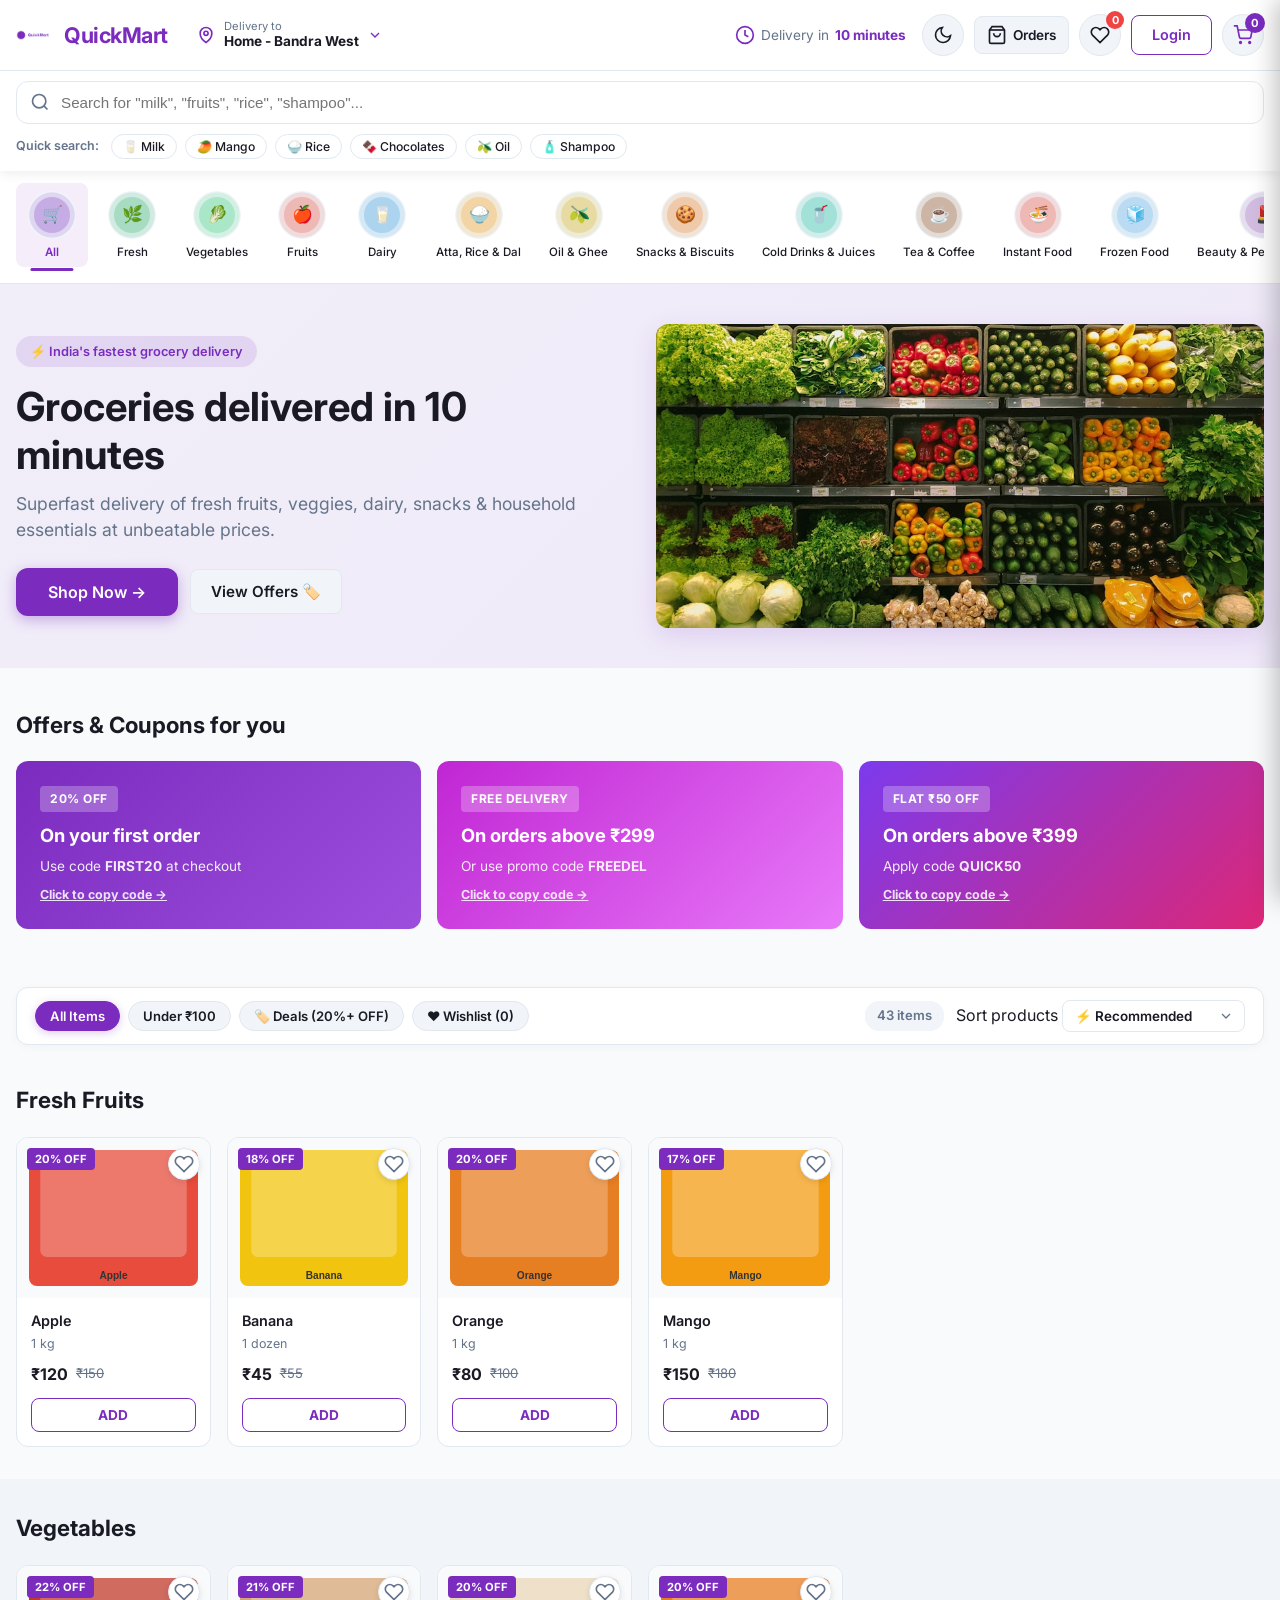
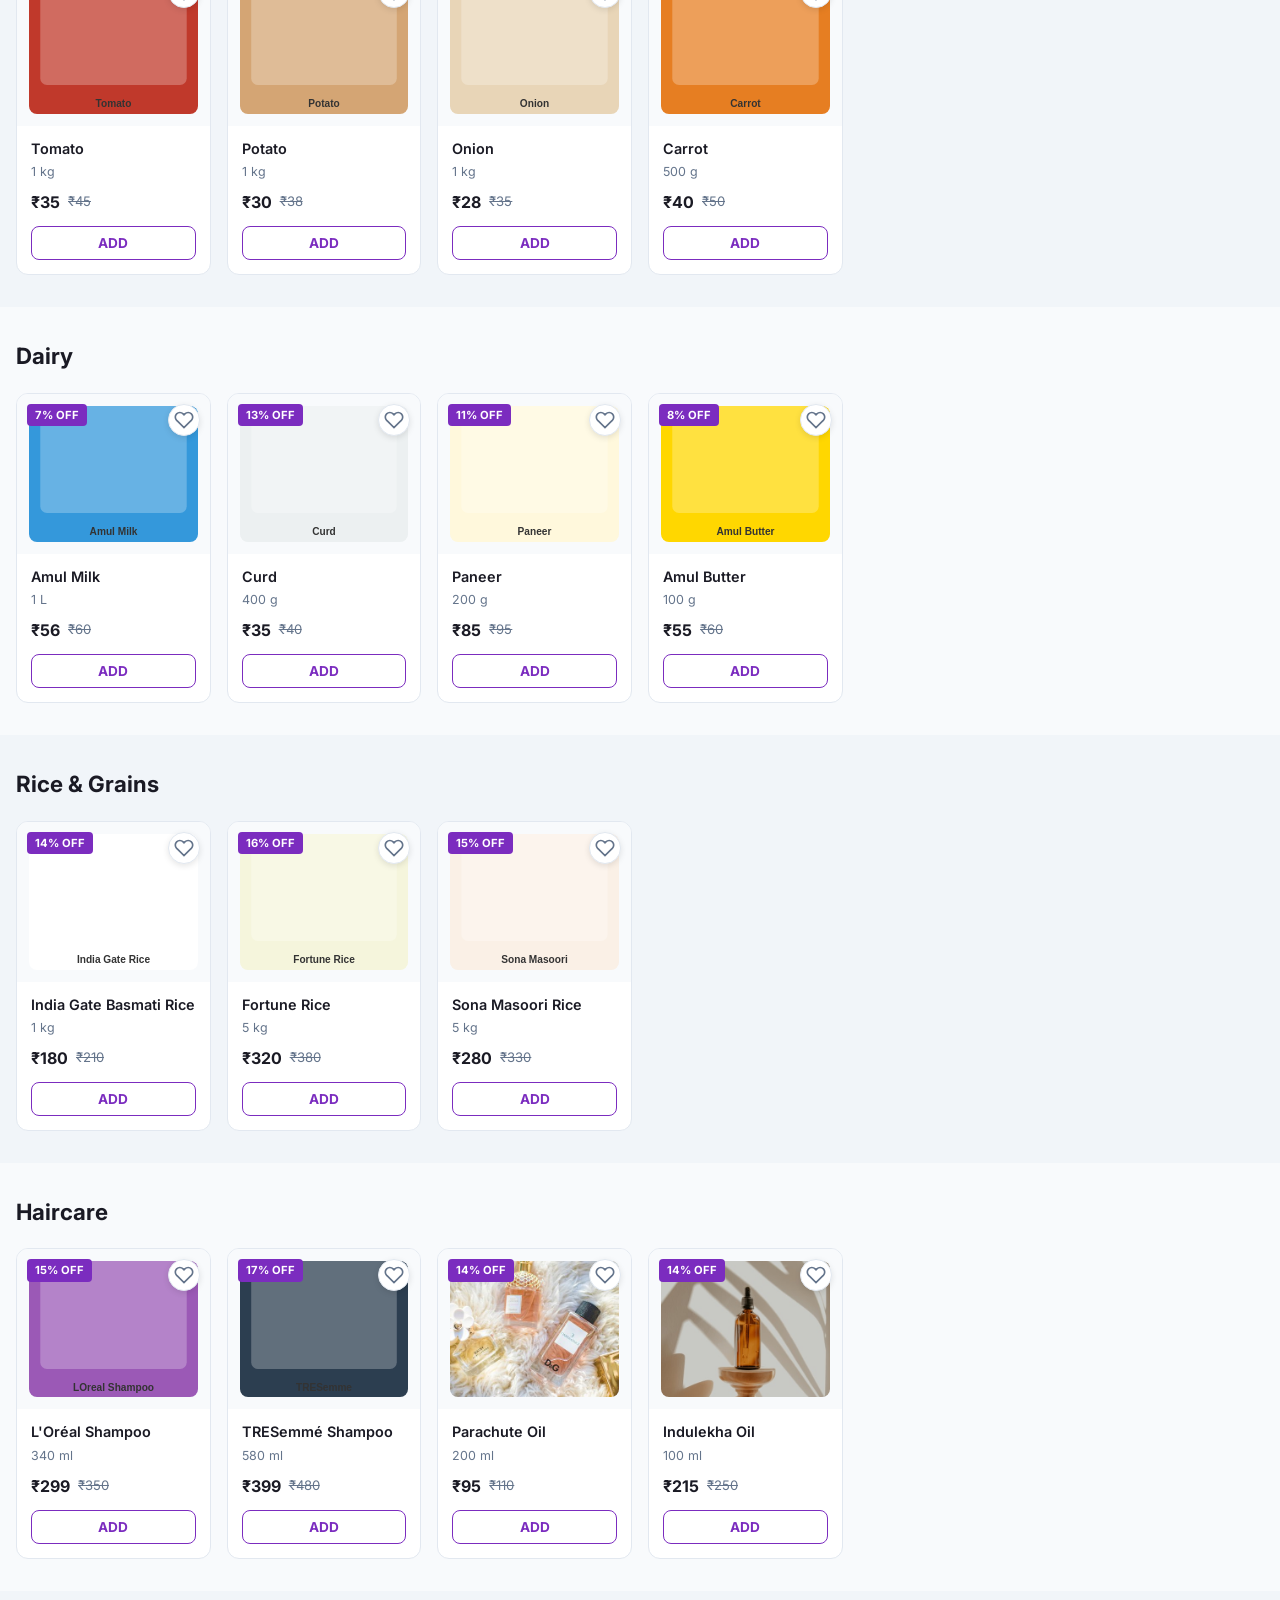
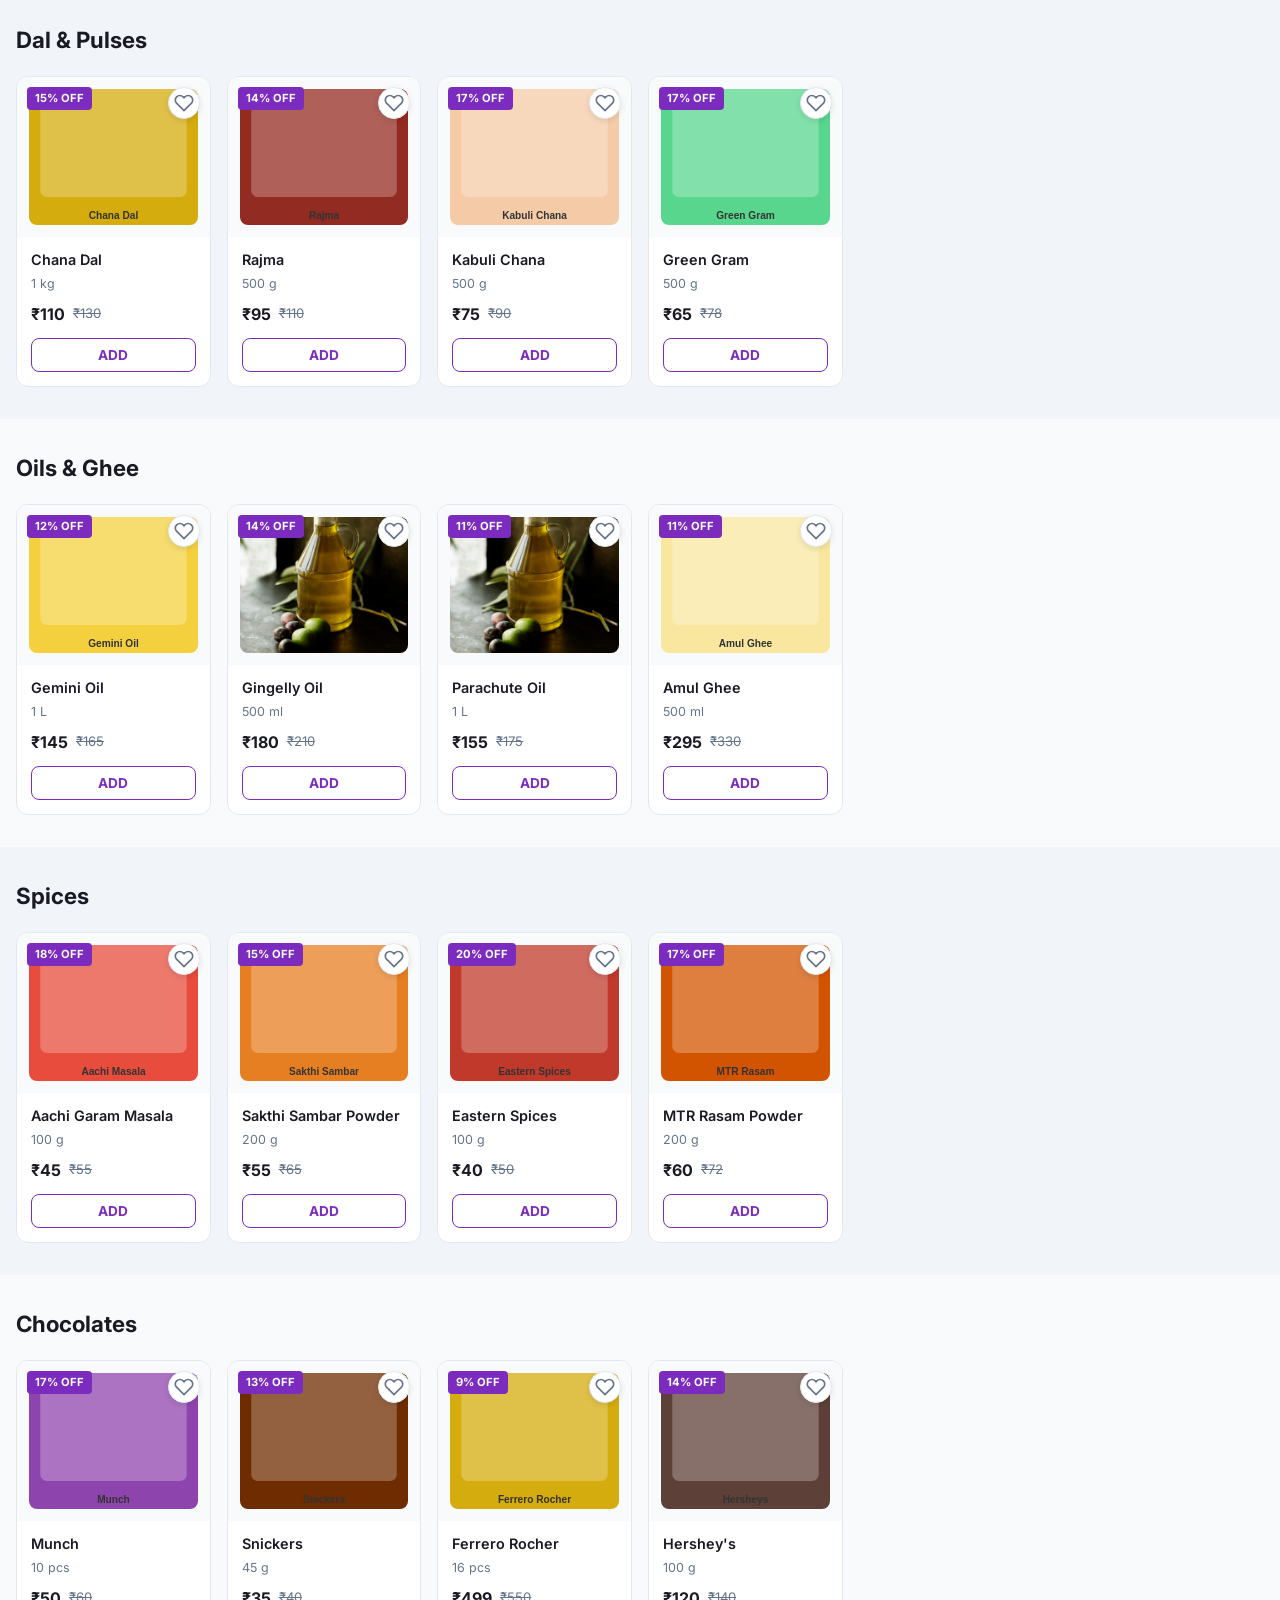
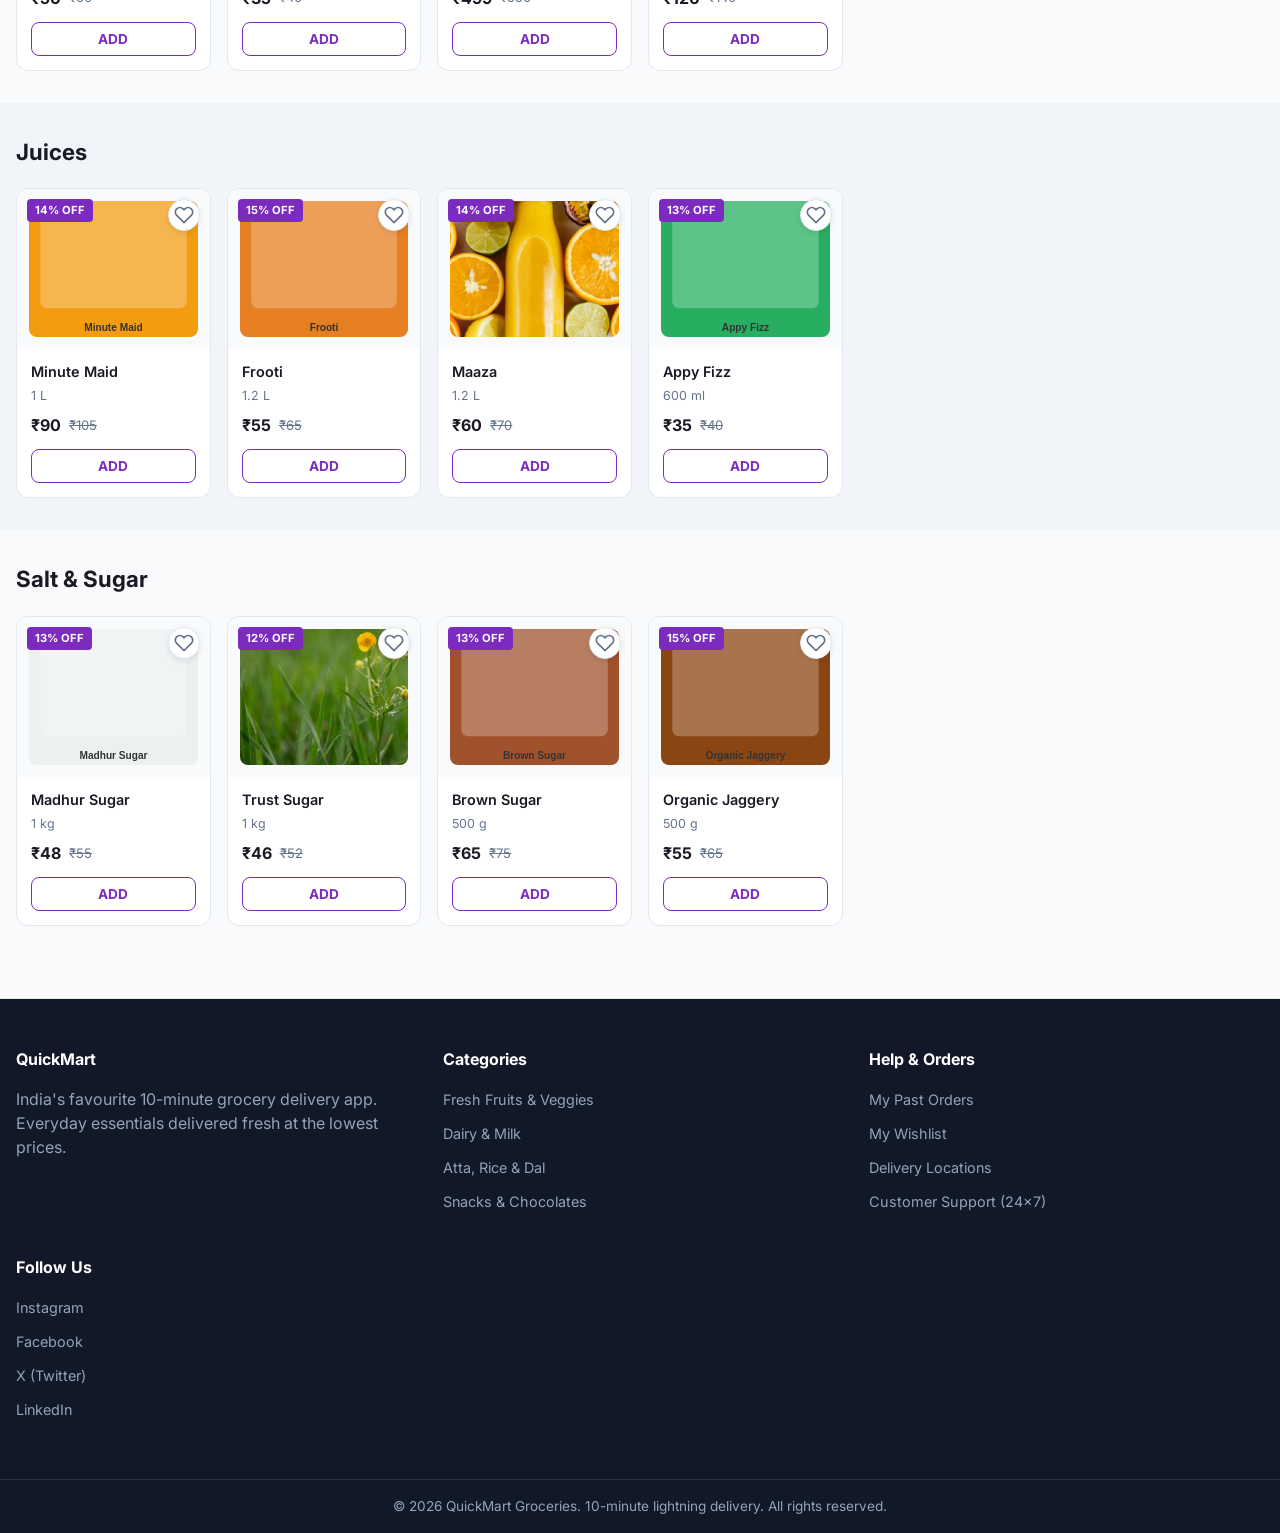
==== commit 0de4503c: "addedfeatures" ====
--- a/index.html
+++ b/index.html
@@ -3,12 +3,12 @@
 <head>
   <meta charset="UTF-8">
   <meta name="viewport" content="width=device-width, initial-scale=1.0">
-  <meta name="description" content="QuickMart - Groceries delivered to your doorstep in minutes">
-  <title>QuickMart | Groceries Delivered Fast</title>
+  <meta name="description" content="QuickMart - Groceries and daily essentials delivered to your doorstep in 10 minutes">
+  <title>QuickMart | 10-Minute Grocery Delivery</title>
   <link rel="stylesheet" href="style.css">
   <link rel="preconnect" href="https://fonts.googleapis.com">
   <link rel="preconnect" href="https://fonts.gstatic.com" crossorigin>
-  <link href="https://fonts.googleapis.com/css2?family=Inter:wght@400;500;600;700&display=swap" rel="stylesheet">
+  <link href="https://fonts.googleapis.com/css2?family=Inter:wght@400;500;600;700;800&display=swap" rel="stylesheet">
   <script>
     (function() {
       const savedTheme = localStorage.getItem('quickmart_theme');
@@ -25,7 +25,7 @@
   <header class="header" id="header">
     <div class="header-top">
       <div class="container header-inner">
-        <a href="#" class="logo" aria-label="QuickMart Home">
+        <a href="index.html" class="logo" aria-label="QuickMart Home">
           <img src="images/logo.png" alt="QuickMart logo" class="logo-img">
           <span class="logo-text">QuickMart</span>
         </a>
@@ -53,6 +53,13 @@
         </p>
 
         <div class="header-actions">
+          <!-- Active Order Tracker Pill (shown when order in transit) -->
+          <button class="btn-active-order hidden" id="activeOrderBtn" type="button" aria-label="Track active delivery order">
+            <span class="pulse-indicator"></span>
+            <span class="active-order-label">Tracking</span>
+            <span class="active-order-timer" id="headerOrderTimer">10:00</span>
+          </button>
+
           <!-- Dark Mode Toggle Button -->
           <button class="btn-theme" id="themeToggle" type="button" aria-label="Switch to dark mode" title="Toggle theme">
             <svg class="icon icon-moon" viewBox="0 0 24 24" fill="none" stroke="currentColor" stroke-width="2" aria-hidden="true">
@@ -62,6 +69,24 @@
               <circle cx="12" cy="12" r="5"/>
               <path d="M12 1v2M12 21v2M4.22 4.22l1.42 1.42M18.36 18.36l1.42 1.42M1 12h2M21 12h2M4.22 19.78l1.42-1.42M18.36 5.64l1.42-1.42"/>
             </svg>
+          </button>
+
+          <!-- Orders Button -->
+          <button class="btn-header-link" id="ordersBtn" type="button" aria-label="View past orders" title="My Orders">
+            <svg class="icon" viewBox="0 0 24 24" fill="none" stroke="currentColor" stroke-width="2" aria-hidden="true">
+              <path d="M6 2L3 6v14a2 2 0 0 0 2 2h14a2 2 0 0 0 2-2V6l-3-4z"/>
+              <line x1="3" y1="6" x2="21" y2="6"/>
+              <path d="M16 10a4 4 0 0 1-8 0"/>
+            </svg>
+            <span class="header-link-text">Orders</span>
+          </button>
+
+          <!-- Wishlist Button -->
+          <button class="btn-wishlist" id="wishlistBtn" type="button" aria-label="View wishlist" title="My Wishlist">
+            <svg class="icon icon-heart" viewBox="0 0 24 24" fill="none" stroke="currentColor" stroke-width="2" aria-hidden="true">
+              <path d="M20.84 4.61a5.5 5.5 0 0 0-7.78 0L12 5.67l-1.06-1.06a5.5 5.5 0 0 0-7.78 7.78l1.06 1.06L12 21.23l7.78-7.78 1.06-1.06a5.5 5.5 0 0 0 0-7.78z"/>
+            </svg>
+            <span class="wishlist-count" id="wishlistCount">0</span>
           </button>
 
           <!-- User Profile Menu (shown when logged in) -->
@@ -79,6 +104,20 @@
                 <small id="dropdownUserPhone">+91 00000 00000</small>
               </div>
               <hr class="dropdown-divider">
+              <button class="dropdown-item" id="dropdownOrdersBtn" type="button">
+                <svg class="icon" viewBox="0 0 24 24" fill="none" stroke="currentColor" stroke-width="2">
+                  <path d="M6 2L3 6v14a2 2 0 0 0 2 2h14a2 2 0 0 0 2-2V6l-3-4z"/>
+                  <line x1="3" y1="6" x2="21" y2="6"/>
+                  <path d="M16 10a4 4 0 0 1-8 0"/>
+                </svg>
+                My Orders
+              </button>
+              <button class="dropdown-item" id="dropdownWishlistBtn" type="button">
+                <svg class="icon" viewBox="0 0 24 24" fill="none" stroke="currentColor" stroke-width="2">
+                  <path d="M20.84 4.61a5.5 5.5 0 0 0-7.78 0L12 5.67l-1.06-1.06a5.5 5.5 0 0 0-7.78 7.78l1.06 1.06L12 21.23l7.78-7.78 1.06-1.06a5.5 5.5 0 0 0 0-7.78z"/>
+                </svg>
+                My Wishlist
+              </button>
               <a href="login.html" class="dropdown-item">
                 <svg class="icon" viewBox="0 0 24 24" fill="none" stroke="currentColor" stroke-width="2">
                   <path d="M20 21v-2a4 4 0 0 0-4-4H8a4 4 0 0 0-4 4v2"/>
@@ -111,6 +150,7 @@
       </div>
     </div>
 
+    <!-- Header Search & Popular Keyword Chips -->
     <div class="header-search">
       <div class="container">
         <div class="search-wrapper">
@@ -122,11 +162,21 @@
             type="search"
             id="searchInput"
             class="search-input"
-            placeholder='Search for "milk", "bread", "fruits"...'
+            placeholder='Search for "milk", "fruits", "rice", "shampoo"...'
             autocomplete="off"
             aria-label="Search products"
           >
           <button class="search-clear hidden" id="searchClear" type="button" aria-label="Clear search">&times;</button>
+        </div>
+
+        <div class="quick-search-tags" id="quickSearchTags">
+          <span class="tags-label">Quick search:</span>
+          <button type="button" class="tag-pill-btn" data-query="Milk">🥛 Milk</button>
+          <button type="button" class="tag-pill-btn" data-query="Mango">🥭 Mango</button>
+          <button type="button" class="tag-pill-btn" data-query="Rice">🍚 Rice</button>
+          <button type="button" class="tag-pill-btn" data-query="Chocolates">🍫 Chocolates</button>
+          <button type="button" class="tag-pill-btn" data-query="Oil">🫒 Oil</button>
+          <button type="button" class="tag-pill-btn" data-query="Shampoo">🧴 Shampoo</button>
         </div>
       </div>
     </div>
@@ -144,10 +194,13 @@
     <section class="hero" id="hero">
       <div class="container hero-inner">
         <div class="hero-content">
-          <span class="hero-tag">India's fastest grocery delivery</span>
-          <h1>Groceries delivered to your doorstep</h1>
-          <p>Fresh products. Great prices. Fast delivery.</p>
-          <button class="btn-primary" id="shopNowBtn" type="button">Shop Now</button>
+          <span class="hero-tag">⚡ India's fastest grocery delivery</span>
+          <h1>Groceries delivered in 10 minutes</h1>
+          <p>Superfast delivery of fresh fruits, veggies, dairy, snacks & household essentials at unbeatable prices.</p>
+          <div class="hero-cta-group">
+            <button class="btn-primary" id="shopNowBtn" type="button">Shop Now &rarr;</button>
+            <button class="btn-secondary-link" id="heroOffersBtn" type="button">View Offers 🏷️</button>
+          </div>
         </div>
         <div class="hero-image">
           <img src="images/banner.jpg" alt="Fresh groceries delivery banner with fruits and vegetables">
@@ -158,23 +211,54 @@
     <!-- Offers Section -->
     <section class="offers" id="offers">
       <div class="container">
-        <h2 class="section-title">Offers for you</h2>
+        <h2 class="section-title">Offers & Coupons for you</h2>
         <div class="offers-grid">
-          <article class="offer-card offer-card--purple">
+          <article class="offer-card offer-card--purple" data-copy-coupon="FIRST20">
             <span class="offer-badge">20% OFF</span>
             <h3>On your first order</h3>
             <p>Use code <strong>FIRST20</strong> at checkout</p>
+            <span class="offer-cta">Click to copy code &rarr;</span>
           </article>
-          <article class="offer-card offer-card--pink">
+          <article class="offer-card offer-card--pink" data-copy-coupon="FREEDEL">
             <span class="offer-badge">FREE DELIVERY</span>
             <h3>On orders above ₹299</h3>
-            <p>No delivery fee on qualifying orders</p>
+            <p>Or use promo code <strong>FREEDEL</strong></p>
+            <span class="offer-cta">Click to copy code &rarr;</span>
           </article>
-          <article class="offer-card offer-card--gradient">
-            <span class="offer-badge">SPECIAL OFFER</span>
-            <h3>Save more on groceries</h3>
-            <p>Up to 40% off on daily essentials</p>
+          <article class="offer-card offer-card--gradient" data-copy-coupon="QUICK50">
+            <span class="offer-badge">FLAT ₹50 OFF</span>
+            <h3>On orders above ₹399</h3>
+            <p>Apply code <strong>QUICK50</strong></p>
+            <span class="offer-cta">Click to copy code &rarr;</span>
           </article>
+        </div>
+      </div>
+    </section>
+
+    <!-- Filter & Sort Toolbar -->
+    <section class="filter-toolbar-section" id="filterToolbarSection">
+      <div class="container">
+        <div class="filter-toolbar" id="filterToolbar">
+          <div class="filter-chips" id="filterChips">
+            <button class="filter-chip active" data-filter="all" type="button">All Items</button>
+            <button class="filter-chip" data-filter="under-100" type="button">Under ₹100</button>
+            <button class="filter-chip" data-filter="deals" type="button">🏷️ Deals (20%+ OFF)</button>
+            <button class="filter-chip" data-filter="wishlist" type="button">❤️ Wishlist (<span id="filterWishlistCount">0</span>)</button>
+          </div>
+
+          <div class="filter-sort-wrap">
+            <span class="product-count-badge" id="productCountBadge">43 items</span>
+            <div class="sort-select-wrapper">
+              <label for="sortSelect" class="sr-only">Sort products</label>
+              <select id="sortSelect" class="sort-select" aria-label="Sort products">
+                <option value="featured">⚡ Recommended</option>
+                <option value="price-low">💵 Price: Low to High</option>
+                <option value="price-high">💎 Price: High to Low</option>
+                <option value="discount">🏷️ Highest Discount</option>
+                <option value="name">🔤 Name: A to Z</option>
+              </select>
+            </div>
+          </div>
         </div>
       </div>
     </section>
@@ -183,7 +267,7 @@
     <section class="search-results container hidden" id="searchResultsSection">
       <h2 class="section-title" id="searchResultsTitle">Search Results</h2>
       <div class="products-grid" id="searchResultsGrid"></div>
-      <p class="no-products hidden" id="noProductsMsg">No products found. Try a different search term.</p>
+      <p class="no-products hidden" id="noProductsMsg">No products found. Try a different search term or clear filters.</p>
     </section>
 
     <!-- Product Sections (dynamically rendered) -->
@@ -194,35 +278,40 @@
   <footer class="footer">
     <div class="container footer-grid">
       <div class="footer-col">
-        <h3>Company</h3>
+        <h3>QuickMart</h3>
+        <p class="footer-desc">India's favourite 10-minute grocery delivery app. Everyday essentials delivered fresh at the lowest prices.</p>
+      </div>
+      <div class="footer-col">
+        <h3>Categories</h3>
         <ul>
-          <li><a href="#">About Us</a></li>
-          <li><a href="#">Careers</a></li>
-          <li><a href="#">Contact Us</a></li>
+          <li><a href="#categoryNav" onclick="selectCategory('Fresh')">Fresh Fruits & Veggies</a></li>
+          <li><a href="#categoryNav" onclick="selectCategory('Dairy')">Dairy & Milk</a></li>
+          <li><a href="#categoryNav" onclick="selectCategory('Atta, Rice & Dal')">Atta, Rice & Dal</a></li>
+          <li><a href="#categoryNav" onclick="selectCategory('Snacks & Biscuits')">Snacks & Chocolates</a></li>
         </ul>
       </div>
       <div class="footer-col">
-        <h3>Help</h3>
+        <h3>Help & Orders</h3>
         <ul>
-          <li><a href="#">FAQs</a></li>
-          <li><a href="#">Delivery Information</a></li>
-          <li><a href="#">Payment Options</a></li>
-          <li><a href="#">Customer Support</a></li>
+          <li><a href="#" id="footerOrdersLink">My Past Orders</a></li>
+          <li><a href="#" id="footerWishlistLink">My Wishlist</a></li>
+          <li><a href="#" id="footerLocationLink">Delivery Locations</a></li>
+          <li><a href="#">Customer Support (24x7)</a></li>
         </ul>
       </div>
       <div class="footer-col">
-        <h3>Social Media</h3>
+        <h3>Follow Us</h3>
         <ul class="social-links">
           <li><a href="#" aria-label="Instagram">Instagram</a></li>
           <li><a href="#" aria-label="Facebook">Facebook</a></li>
-          <li><a href="#" aria-label="X">X</a></li>
+          <li><a href="#" aria-label="X">X (Twitter)</a></li>
           <li><a href="#" aria-label="LinkedIn">LinkedIn</a></li>
         </ul>
       </div>
     </div>
     <div class="footer-bottom">
       <div class="container">
-        <p>&copy; 2026 Grocery Clone. All rights reserved.</p>
+        <p>&copy; 2026 QuickMart Groceries. 10-minute lightning delivery. All rights reserved.</p>
       </div>
     </div>
   </footer>
@@ -231,31 +320,404 @@
   <aside class="cart-overlay hidden" id="cartOverlay" aria-hidden="true"></aside>
   <aside class="cart-sidebar" id="cartSidebar" aria-label="Shopping cart" aria-hidden="true">
     <div class="cart-header">
-      <h2>Your Cart</h2>
+      <div class="cart-header-title">
+        <h2>Your Cart</h2>
+        <span class="cart-items-total-pill" id="cartHeaderItemsCount">0 items</span>
+      </div>
       <button class="cart-close" id="cartClose" type="button" aria-label="Close cart">&times;</button>
     </div>
+
+    <!-- Free Delivery Progress Tracker -->
+    <div class="free-delivery-tracker" id="freeDeliveryTracker">
+      <div class="free-delivery-info">
+        <span id="freeDeliveryMsg">Add ₹299 more for FREE delivery</span>
+        <span class="free-delivery-icon">🚚</span>
+      </div>
+      <div class="delivery-progress-bar">
+        <div class="delivery-progress-fill" id="deliveryProgressFill" style="width: 0%;"></div>
+      </div>
+    </div>
+
     <div class="cart-body" id="cartBody">
       <p class="cart-empty" id="cartEmpty">Your cart is empty. Add some groceries!</p>
       <ul class="cart-items" id="cartItems"></ul>
     </div>
+
+    <!-- Coupons Strip in Cart -->
+    <div class="cart-coupons" id="cartCoupons">
+      <div class="coupon-input-wrap">
+        <svg class="icon" viewBox="0 0 24 24" fill="none" stroke="currentColor" stroke-width="2">
+          <path d="M20.59 13.41l-7.17 7.17a2 2 0 0 1-2.83 0L2 12V2h10l8.59 8.59a2 2 0 0 1 0 2.82z"/>
+          <line x1="7" y1="7" x2="7.01" y2="7"/>
+        </svg>
+        <input type="text" id="couponInput" placeholder="Enter coupon code" maxlength="12" style="text-transform: uppercase;">
+        <button class="btn-apply-coupon" id="applyCouponBtn" type="button">Apply</button>
+      </div>
+
+      <div class="applied-coupon-badge hidden" id="appliedCouponBadge">
+        <span>🎉 <strong id="appliedCouponCode">FIRST20</strong> applied! (<span id="appliedCouponDiscountText">20% OFF</span>)</span>
+        <button class="btn-remove-coupon" id="removeCouponBtn" type="button" aria-label="Remove coupon" title="Remove coupon">&times;</button>
+      </div>
+
+      <div class="quick-coupon-pills">
+        <button class="coupon-pill" data-code="FIRST20" type="button">🏷️ FIRST20 (20% OFF)</button>
+        <button class="coupon-pill" data-code="QUICK50" type="button">🏷️ QUICK50 (₹50 OFF)</button>
+        <button class="coupon-pill" data-code="FREEDEL" type="button">🏷️ FREEDEL (Free Del)</button>
+      </div>
+    </div>
+
     <div class="cart-footer" id="cartFooter">
       <div class="cart-summary">
         <div class="summary-row">
           <span>Subtotal</span>
           <span id="cartSubtotal">₹0</span>
         </div>
+        <div class="summary-row discount-row hidden" id="cartDiscountRow">
+          <span>Coupon Discount</span>
+          <span class="text-success" id="cartDiscount">-₹0</span>
+        </div>
         <div class="summary-row">
-          <span>Delivery</span>
+          <span>Delivery Fee</span>
           <span id="cartDelivery">₹20</span>
         </div>
         <div class="summary-row summary-total">
-          <span>Total</span>
+          <span>Total to Pay</span>
           <span id="cartTotal">₹0</span>
         </div>
-      </div>
-      <button class="btn-checkout" id="checkoutBtn" type="button">Proceed to Checkout</button>
+        <div class="cart-savings-banner hidden" id="cartSavingsBanner">
+          <span>🎉 You are saving <strong id="cartSavingsAmount">₹0</strong> on this order!</span>
+        </div>
+      </div>
+      <button class="btn-checkout" id="checkoutBtn" type="button">Proceed to Checkout &rarr;</button>
     </div>
   </aside>
+
+  <!-- Checkout Modal -->
+  <div class="modal-overlay hidden" id="checkoutOverlay" aria-hidden="true"></div>
+  <dialog class="checkout-modal" id="checkoutModal" aria-labelledby="checkoutTitle">
+    <div class="checkout-modal-header">
+      <div>
+        <h2 id="checkoutTitle">Checkout & Review</h2>
+        <p class="modal-subtitle">Lightning-fast 10-minute delivery to your doorstep</p>
+      </div>
+      <button class="modal-close" id="checkoutClose" type="button" aria-label="Close checkout">&times;</button>
+    </div>
+
+    <div class="checkout-modal-body">
+      <!-- Address Summary Card -->
+      <div class="checkout-section-card">
+        <div class="section-card-header">
+          <div class="section-header-left">
+            <span class="section-icon">📍</span>
+            <div>
+              <h3>Delivery Address</h3>
+              <p class="section-subtext" id="checkoutAddressText">Home - Bandra West, Mumbai</p>
+            </div>
+          </div>
+          <button class="btn-text-link" id="checkoutChangeAddressBtn" type="button">Change</button>
+        </div>
+      </div>
+
+      <!-- Delivery Instructions -->
+      <div class="checkout-section-card">
+        <div class="section-card-header">
+          <div class="section-header-left">
+            <span class="section-icon">📝</span>
+            <div>
+              <h3>Delivery Instructions</h3>
+              <p class="section-subtext">Optional rider instructions for safe drop-off</p>
+            </div>
+          </div>
+        </div>
+        <div class="instruction-pills" id="instructionPills">
+          <button class="instruction-pill" data-instruction="Leave at door" type="button">🚪 Leave at door</button>
+          <button class="instruction-pill" data-instruction="Don't ring bell" type="button">🔕 Don't ring bell</button>
+          <button class="instruction-pill" data-instruction="Avoid calling" type="button">📵 Avoid calling</button>
+          <button class="instruction-pill" data-instruction="Hand to guard" type="button">👮 Hand to guard</button>
+        </div>
+      </div>
+
+      <!-- Delivery Partner Tip -->
+      <div class="checkout-section-card">
+        <div class="section-card-header">
+          <div class="section-header-left">
+            <span class="section-icon">❤️</span>
+            <div>
+              <h3>Tip Your Delivery Partner</h3>
+              <p class="section-subtext">100% of the tip goes directly to your rider</p>
+            </div>
+          </div>
+        </div>
+        <div class="tip-options" id="tipOptions">
+          <button class="tip-btn active" data-tip="0" type="button">None</button>
+          <button class="tip-btn" data-tip="10" type="button">₹10</button>
+          <button class="tip-btn" data-tip="20" type="button">₹20</button>
+          <button class="tip-btn" data-tip="30" type="button">₹30</button>
+          <button class="tip-btn" data-tip="50" type="button">₹50</button>
+        </div>
+      </div>
+
+      <!-- Payment Method Selection -->
+      <div class="checkout-section-card">
+        <div class="section-card-header">
+          <div class="section-header-left">
+            <span class="section-icon">💳</span>
+            <div>
+              <h3>Payment Method</h3>
+              <p class="section-subtext">Select your preferred payment method</p>
+            </div>
+          </div>
+        </div>
+        <div class="payment-methods-grid">
+          <label class="payment-method-card active">
+            <input type="radio" name="paymentMethod" value="UPI" checked>
+            <div class="pm-content">
+              <span class="pm-icon">⚡</span>
+              <div>
+                <strong>UPI (GPay / PhonePe / Paytm)</strong>
+                <small>Instant & 100% Secure</small>
+              </div>
+            </div>
+          </label>
+          <label class="payment-method-card">
+            <input type="radio" name="paymentMethod" value="Card">
+            <div class="pm-content">
+              <span class="pm-icon">💳</span>
+              <div>
+                <strong>Credit / Debit Card</strong>
+                <small>Visa, Mastercard, RuPay</small>
+              </div>
+            </div>
+          </label>
+          <label class="payment-method-card">
+            <input type="radio" name="paymentMethod" value="COD">
+            <div class="pm-content">
+              <span class="pm-icon">💵</span>
+              <div>
+                <strong>Cash on Delivery</strong>
+                <small>Pay with cash or UPI at delivery</small>
+              </div>
+            </div>
+          </label>
+          <label class="payment-method-card">
+            <input type="radio" name="paymentMethod" value="Wallet">
+            <div class="pm-content">
+              <span class="pm-icon">👛</span>
+              <div>
+                <strong>QuickMart Wallet</strong>
+                <small>₹500 pre-loaded credit</small>
+              </div>
+            </div>
+          </label>
+        </div>
+      </div>
+
+      <!-- Bill Details -->
+      <div class="checkout-bill-card">
+        <h3>Bill Breakdown</h3>
+        <div class="bill-row">
+          <span>Items Total (<span id="checkoutItemsCount">0</span> items)</span>
+          <span id="checkoutSubtotal">₹0</span>
+        </div>
+        <div class="bill-row discount-row hidden" id="checkoutDiscountRow">
+          <span>Coupon Discount</span>
+          <span class="text-success" id="checkoutDiscount">-₹0</span>
+        </div>
+        <div class="bill-row">
+          <span>Delivery Partner Fee</span>
+          <span id="checkoutDelivery">₹20</span>
+        </div>
+        <div class="bill-row tip-row hidden" id="checkoutTipRow">
+          <span>Delivery Partner Tip</span>
+          <span id="checkoutTip">₹0</span>
+        </div>
+        <div class="bill-row">
+          <span>Platform Handling Fee</span>
+          <span>₹2</span>
+        </div>
+        <hr class="bill-divider">
+        <div class="bill-row bill-grand-total">
+          <div>
+            <strong>Grand Total</strong>
+            <small class="tax-note">Inclusive of all applicable taxes</small>
+          </div>
+          <strong class="total-price" id="checkoutTotal">₹0</strong>
+        </div>
+      </div>
+
+      <button class="btn-primary btn-full btn-place-order" id="placeOrderBtn" type="button">
+        <span class="btn-text">Pay & Place Order &rarr;</span>
+      </button>
+    </div>
+  </dialog>
+
+  <!-- Live Order Tracking Modal -->
+  <div class="modal-overlay hidden" id="trackingOverlay" aria-hidden="true"></div>
+  <dialog class="tracking-modal" id="trackingModal" aria-labelledby="trackingTitle">
+    <div class="tracking-modal-header">
+      <div>
+        <span class="tracking-badge">⚡ LIVE DELIVERY IN PROGRESS</span>
+        <h2 id="trackingTitle">Arriving in <span id="trackingCountdown">10:00</span> mins</h2>
+        <p class="modal-subtitle">Order #<span id="trackingOrderId">QM-84912</span></p>
+      </div>
+      <button class="modal-close" id="trackingClose" type="button" aria-label="Close tracking">&times;</button>
+    </div>
+
+    <div class="tracking-modal-body">
+      <!-- Simulated Visual Route Map -->
+      <div class="tracking-route-container">
+        <div class="route-map-visual">
+          <div class="route-node node-store">
+            <span class="node-icon">🏪</span>
+            <small>Dark Store</small>
+          </div>
+          <div class="route-line-track">
+            <div class="route-line-fill" id="routeLineFill" style="width: 15%;"></div>
+            <div class="route-scooter" id="routeScooter" style="left: 15%;">
+              🛵
+            </div>
+          </div>
+          <div class="route-node node-home">
+            <span class="node-icon">🏠</span>
+            <small>Your Doorstep</small>
+          </div>
+        </div>
+      </div>
+
+      <!-- Live Order Stepper -->
+      <div class="tracking-stepper">
+        <div class="step-item step-completed" id="step1">
+          <div class="step-indicator">
+            <svg class="icon" viewBox="0 0 24 24" fill="none" stroke="currentColor" stroke-width="3">
+              <polyline points="20 6 9 17 4 12"/>
+            </svg>
+          </div>
+          <div class="step-content">
+            <strong>Order Placed & Confirmed</strong>
+            <small id="step1Time">Order received at Dark Store</small>
+          </div>
+        </div>
+
+        <div class="step-item step-active" id="step2">
+          <div class="step-indicator">
+            <span class="step-dot"></span>
+          </div>
+          <div class="step-content">
+            <strong>Items Being Packed at Store</strong>
+            <small id="step2Time">100% Quality & freshness check</small>
+          </div>
+        </div>
+
+        <div class="step-item" id="step3">
+          <div class="step-indicator">
+            <span class="step-dot"></span>
+          </div>
+          <div class="step-content">
+            <strong>Rider Out for Delivery</strong>
+            <small id="step3Time">On the way to your address</small>
+          </div>
+        </div>
+
+        <div class="step-item" id="step4">
+          <div class="step-indicator">
+            <span class="step-dot"></span>
+          </div>
+          <div class="step-content">
+            <strong>Delivered</strong>
+            <small id="step4Time">Enjoy your fresh groceries!</small>
+          </div>
+        </div>
+      </div>
+
+      <!-- Delivery Partner Card -->
+      <div class="rider-card" id="riderCard">
+        <div class="rider-info-left">
+          <div class="rider-avatar">🛵</div>
+          <div>
+            <div class="rider-name-row">
+              <strong id="riderName">Ramesh Kumar</strong>
+              <span class="rider-rating">⭐ 4.9 (1.4k trips)</span>
+            </div>
+            <small class="rider-vehicle" id="riderVehicle">Ather 450X (MH 02 AB 4591)</small>
+          </div>
+        </div>
+        <div class="rider-actions">
+          <button class="btn-rider-action" id="callRiderBtn" type="button" title="Call rider">
+            <svg class="icon" viewBox="0 0 24 24" fill="none" stroke="currentColor" stroke-width="2">
+              <path d="M22 16.92v3a2 2 0 0 1-2.18 2 19.79 19.79 0 0 1-8.63-3.07 19.5 19.5 0 0 1-6-6 19.79 19.79 0 0 1-3.07-8.67A2 2 0 0 1 4.11 2h3a2 2 0 0 1 2 1.72 12.84 12.84 0 0 0 .7 2.81 2 2 0 0 1-.45 2.11L8.09 9.91a16 16 0 0 0 6 6l1.27-1.27a2 2 0 0 1 2.11-.45 12.84 12.84 0 0 0 2.81.7A2 2 0 0 1 22 16.92z"/>
+            </svg>
+            Call
+          </button>
+          <button class="btn-rider-action" id="msgRiderBtn" type="button" title="Message rider">
+            <svg class="icon" viewBox="0 0 24 24" fill="none" stroke="currentColor" stroke-width="2">
+              <path d="M21 15a2 2 0 0 1-2 2H7l-4 4V5a2 2 0 0 1 2-2h14a2 2 0 0 1 2 2z"/>
+            </svg>
+            Message
+          </button>
+        </div>
+      </div>
+
+      <!-- Items in Order Dropdown / Summary -->
+      <div class="tracking-order-summary">
+        <div class="tracking-summary-header">
+          <span>Items in this order (<span id="trackingItemsCount">0</span>)</span>
+          <span class="tracking-total-amount" id="trackingTotalAmount">₹0</span>
+        </div>
+        <ul class="tracking-items-list" id="trackingItemsList"></ul>
+      </div>
+
+      <!-- Cancel Order Button -->
+      <div class="tracking-footer-actions">
+        <button class="btn-text-danger" id="cancelOrderBtn" type="button">Cancel Order</button>
+      </div>
+    </div>
+  </dialog>
+
+  <!-- My Orders Modal -->
+  <div class="modal-overlay hidden" id="ordersOverlay" aria-hidden="true"></div>
+  <dialog class="orders-modal" id="ordersModal" aria-labelledby="ordersModalTitle">
+    <div class="orders-modal-header">
+      <div>
+        <h2 id="ordersModalTitle">My Orders</h2>
+        <p class="modal-subtitle">Your past and active grocery deliveries</p>
+      </div>
+      <button class="modal-close" id="ordersClose" type="button" aria-label="Close orders">&times;</button>
+    </div>
+    <div class="orders-modal-body">
+      <div class="orders-list" id="ordersList">
+        <!-- Rendered dynamically -->
+      </div>
+    </div>
+  </dialog>
+
+  <!-- Wishlist Modal -->
+  <div class="modal-overlay hidden" id="wishlistOverlay" aria-hidden="true"></div>
+  <dialog class="wishlist-modal" id="wishlistModal" aria-labelledby="wishlistModalTitle">
+    <div class="wishlist-modal-header">
+      <div>
+        <h2 id="wishlistModalTitle">My Wishlist ❤️</h2>
+        <p class="modal-subtitle"><span id="wishlistTotalCount">0</span> saved favorite items</p>
+      </div>
+      <button class="modal-close" id="wishlistClose" type="button" aria-label="Close wishlist">&times;</button>
+    </div>
+    <div class="wishlist-modal-body">
+      <div class="wishlist-grid" id="wishlistGrid">
+        <!-- Rendered dynamically -->
+      </div>
+      <div class="wishlist-actions-bar hidden" id="wishlistActionsBar">
+        <button class="btn-primary btn-full" id="addAllWishlistToCartBtn" type="button">Add All Wishlist Items to Cart 🛒</button>
+      </div>
+    </div>
+  </dialog>
+
+  <!-- Product Detail Modal (Quick View) -->
+  <div class="modal-overlay hidden" id="productModalOverlay" aria-hidden="true"></div>
+  <dialog class="product-modal" id="productModal" aria-labelledby="modalProductName">
+    <button class="modal-close" id="productModalClose" type="button" aria-label="Close product details">&times;</button>
+    <div class="product-modal-body" id="productModalBody">
+      <!-- Rendered dynamically -->
+    </div>
+  </dialog>
 
   <!-- Login Modal -->
   <div class="modal-overlay hidden" id="loginOverlay" aria-hidden="true"></div>
@@ -402,13 +864,6 @@
     </div>
   </dialog>
 
-  <!-- Mobile Menu Toggle (optional compact nav) -->
-  <button class="mobile-menu-btn hidden" id="mobileMenuBtn" type="button" aria-label="Toggle menu">
-    <svg viewBox="0 0 24 24" fill="none" stroke="currentColor" stroke-width="2" aria-hidden="true">
-      <path d="M3 12h18M3 6h18M3 18h18"/>
-    </svg>
-  </button>
-
   <script src="script.js"></script>
 </body>
-</html>
+</html>
--- a/style.css
+++ b/style.css
@@ -811,7 +811,6 @@
   font-weight: 600;
   margin-bottom: 4px;
   display: -webkit-box;
-  -webkit-line-clamp: 2;
   -webkit-box-orient: vertical;
   overflow: hidden;
   color: var(--text);
@@ -2097,6 +2096,1647 @@
 }
 
 /* ========================================
+   QuickMart Additional Features Styling
+   ======================================== */
+
+/* 1. Header Active Order Tracking Pill */
+.btn-active-order {
+  display: inline-flex;
+  align-items: center;
+  gap: 8px;
+  padding: 6px 14px;
+  background: rgba(16, 185, 129, 0.12);
+  border: 1.5px solid var(--success);
+  border-radius: 24px;
+  color: var(--success);
+  font-weight: 700;
+  font-size: 0.82rem;
+  cursor: pointer;
+  transition: all var(--transition);
+  animation: pulseBorder 2s infinite ease-in-out;
+}
+
+.btn-active-order:hover {
+  background: var(--success);
+  color: #ffffff;
+  transform: translateY(-1px);
+}
+
+.pulse-indicator {
+  width: 9px;
+  height: 9px;
+  background: var(--success);
+  border-radius: 50%;
+  display: inline-block;
+  animation: pulseDot 1.6s infinite;
+}
+
+.active-order-timer {
+  background: var(--success);
+  color: #ffffff;
+  padding: 2px 7px;
+  border-radius: 12px;
+  font-size: 0.74rem;
+  font-weight: 800;
+}
+
+.btn-active-order:hover .active-order-timer {
+  background: #ffffff;
+  color: var(--success);
+}
+
+@keyframes pulseBorder {
+  0%, 100% {
+    box-shadow: 0 0 0 0 rgba(16, 185, 129, 0.4);
+  }
+  50% {
+    box-shadow: 0 0 0 6px rgba(16, 185, 129, 0);
+  }
+}
+
+@keyframes pulseDot {
+  0% {
+    transform: scale(0.9);
+    box-shadow: 0 0 0 0 rgba(16, 185, 129, 0.7);
+  }
+  70% {
+    transform: scale(1.15);
+    box-shadow: 0 0 0 6px rgba(16, 185, 129, 0);
+  }
+  100% {
+    transform: scale(0.9);
+    box-shadow: 0 0 0 0 rgba(16, 185, 129, 0);
+  }
+}
+
+/* 2. Header Orders & Wishlist Buttons */
+.btn-header-link {
+  display: inline-flex;
+  align-items: center;
+  gap: 6px;
+  padding: 8px 12px;
+  background: var(--light);
+  border: 1px solid var(--border);
+  border-radius: var(--radius-sm);
+  color: var(--text);
+  font-size: 0.85rem;
+  font-weight: 600;
+  transition: all var(--transition);
+  cursor: pointer;
+}
+
+.btn-header-link:hover {
+  background: rgba(123, 44, 191, 0.1);
+  color: var(--primary);
+  border-color: var(--primary);
+}
+
+.btn-wishlist {
+  position: relative;
+  width: 42px;
+  height: 42px;
+  display: inline-flex;
+  align-items: center;
+  justify-content: center;
+  background: var(--light);
+  border: 1px solid var(--border);
+  border-radius: 50%;
+  color: var(--text);
+  transition: all var(--transition);
+  cursor: pointer;
+}
+
+.btn-wishlist:hover {
+  background: rgba(239, 68, 68, 0.12);
+  color: var(--danger);
+  border-color: var(--danger);
+}
+
+.btn-wishlist .wishlist-count {
+  position: absolute;
+  top: -4px;
+  right: -4px;
+  background: var(--danger);
+  color: #ffffff;
+  font-size: 0.68rem;
+  font-weight: 700;
+  min-width: 18px;
+  height: 18px;
+  padding: 0 4px;
+  border-radius: 10px;
+  display: flex;
+  align-items: center;
+  justify-content: center;
+}
+
+/* 3. Popular Search Keywords Tags */
+.quick-search-tags {
+  display: flex;
+  align-items: center;
+  gap: 8px;
+  margin-top: 10px;
+  overflow-x: auto;
+  white-space: nowrap;
+  padding-bottom: 2px;
+  scrollbar-width: none;
+}
+
+.quick-search-tags::-webkit-scrollbar {
+  display: none;
+}
+
+.tags-label {
+  font-size: 0.78rem;
+  color: var(--text-light);
+  font-weight: 600;
+  margin-right: 4px;
+  flex-shrink: 0;
+}
+
+.tag-pill-btn {
+  display: inline-flex;
+  align-items: center;
+  gap: 4px;
+  padding: 4px 11px;
+  background: var(--bg-surface);
+  border: 1px solid var(--border);
+  border-radius: 16px;
+  font-size: 0.76rem;
+  color: var(--text);
+  font-weight: 500;
+  cursor: pointer;
+  transition: all var(--transition);
+  flex-shrink: 0;
+}
+
+.tag-pill-btn:hover {
+  background: rgba(123, 44, 191, 0.1);
+  color: var(--primary);
+  border-color: var(--primary);
+  transform: translateY(-1px);
+}
+
+/* 4. Filter & Sort Toolbar */
+.filter-toolbar-section {
+  padding: 18px 0 6px;
+}
+
+.filter-toolbar {
+  display: flex;
+  align-items: center;
+  justify-content: space-between;
+  gap: 16px;
+  flex-wrap: wrap;
+  padding: 12px 18px;
+  background: var(--bg-surface);
+  border: 1px solid var(--border);
+  border-radius: var(--radius);
+  box-shadow: 0 2px 10px rgba(0, 0, 0, 0.03);
+}
+
+.filter-chips {
+  display: flex;
+  align-items: center;
+  gap: 8px;
+  flex-wrap: wrap;
+}
+
+.filter-chip {
+  padding: 6px 14px;
+  background: var(--light);
+  border: 1.5px solid var(--border);
+  border-radius: 20px;
+  font-size: 0.82rem;
+  font-weight: 600;
+  color: var(--text);
+  cursor: pointer;
+  transition: all var(--transition);
+}
+
+.filter-chip:hover {
+  border-color: var(--primary);
+  color: var(--primary);
+}
+
+.filter-chip.active {
+  background: var(--primary);
+  border-color: var(--primary);
+  color: #ffffff;
+  box-shadow: 0 2px 8px rgba(123, 44, 191, 0.25);
+}
+
+.filter-sort-wrap {
+  display: flex;
+  align-items: center;
+  gap: 12px;
+  margin-left: auto;
+}
+
+.product-count-badge {
+  font-size: 0.82rem;
+  font-weight: 600;
+  color: var(--text-light);
+  background: var(--light);
+  padding: 5px 12px;
+  border-radius: 14px;
+  white-space: nowrap;
+}
+
+.sort-select-wrapper {
+  position: relative;
+}
+
+.sort-select {
+  padding: 7px 32px 7px 12px;
+  background: var(--bg-input);
+  border: 1.5px solid var(--border);
+  border-radius: var(--radius-sm);
+  color: var(--text);
+  font-size: 0.84rem;
+  font-weight: 600;
+  font-family: inherit;
+  cursor: pointer;
+  transition: border-color var(--transition);
+  appearance: none;
+  background-image: url("data:image/svg+xml,%3Csvg xmlns='http://www.w3.org/2000/svg' width='16' height='16' viewBox='0 0 24 24' fill='none' stroke='%2364748b' stroke-width='2'%3E%3Cpath d='M6 9l6 6 6-6'/%3E%3C/svg%3E");
+  background-repeat: no-repeat;
+  background-position: right 10px center;
+}
+
+.sort-select:focus {
+  outline: none;
+  border-color: var(--primary);
+}
+
+/* 5. Wishlist Heart Button on Product Card */
+.btn-card-wishlist {
+  position: absolute;
+  top: 10px;
+  right: 10px;
+  width: 32px;
+  height: 32px;
+  border-radius: 50%;
+  background: var(--bg-surface);
+  border: 1px solid var(--border);
+  display: flex;
+  align-items: center;
+  justify-content: center;
+  color: var(--text-light);
+  box-shadow: 0 2px 6px rgba(0, 0, 0, 0.1);
+  transition: all var(--transition);
+  z-index: 4;
+  cursor: pointer;
+}
+
+.btn-card-wishlist:hover {
+  transform: scale(1.18);
+  color: var(--danger);
+  border-color: var(--danger);
+}
+
+.btn-card-wishlist.active {
+  color: #ef4444;
+  fill: #ef4444;
+  background: #fee2e2;
+  border-color: #fca5a5;
+  animation: heartBeat 0.3s ease;
+}
+
+.btn-card-wishlist.active svg {
+  fill: #ef4444;
+}
+
+[data-theme="dark"] .btn-card-wishlist.active {
+  background: rgba(239, 68, 68, 0.2);
+  border-color: rgba(239, 68, 68, 0.4);
+}
+
+@keyframes heartBeat {
+  0% { transform: scale(1); }
+  50% { transform: scale(1.3); }
+  100% { transform: scale(1); }
+}
+
+.product-image-wrap {
+  cursor: pointer;
+}
+
+.product-name {
+  cursor: pointer;
+}
+
+.product-name:hover {
+  color: var(--primary);
+}
+
+/* 6. Cart Enhancements: Free Delivery Progress Bar */
+.cart-header-title {
+  display: flex;
+  align-items: center;
+  gap: 10px;
+}
+
+.cart-items-total-pill {
+  font-size: 0.74rem;
+  font-weight: 700;
+  padding: 2px 8px;
+  background: var(--light);
+  color: var(--text-light);
+  border-radius: 12px;
+}
+
+.free-delivery-tracker {
+  background: var(--light);
+  border-bottom: 1px solid var(--border);
+  padding: 10px 16px;
+}
+
+.free-delivery-info {
+  display: flex;
+  align-items: center;
+  justify-content: space-between;
+  font-size: 0.8rem;
+  font-weight: 600;
+  color: var(--text);
+  margin-bottom: 6px;
+}
+
+.free-delivery-info.unlocked {
+  color: var(--success);
+}
+
+.delivery-progress-bar {
+  width: 100%;
+  height: 6px;
+  background: var(--border);
+  border-radius: 3px;
+  overflow: hidden;
+}
+
+.delivery-progress-fill {
+  height: 100%;
+  background: linear-gradient(90deg, var(--secondary), var(--primary));
+  border-radius: 3px;
+  transition: width 0.4s ease;
+}
+
+.delivery-progress-fill.full {
+  background: var(--success);
+}
+
+/* 7. Cart Coupons Strip */
+.cart-coupons {
+  padding: 14px 16px;
+  border-top: 1px solid var(--border);
+  background: var(--bg-surface);
+}
+
+.coupon-input-wrap {
+  display: flex;
+  align-items: center;
+  gap: 8px;
+  background: var(--bg-input);
+  border: 1.5px solid var(--border);
+  border-radius: var(--radius-sm);
+  padding: 6px 10px;
+  transition: border-color var(--transition);
+}
+
+.coupon-input-wrap:focus-within {
+  border-color: var(--primary);
+}
+
+.coupon-input-wrap .icon {
+  color: var(--text-light);
+  width: 18px;
+  height: 18px;
+}
+
+.coupon-input-wrap input {
+  flex: 1;
+  border: none;
+  background: transparent;
+  color: var(--text);
+  font-size: 0.85rem;
+  font-weight: 600;
+  outline: none;
+}
+
+.btn-apply-coupon {
+  font-size: 0.82rem;
+  font-weight: 700;
+  color: var(--primary);
+  padding: 4px 8px;
+  border-radius: 4px;
+  cursor: pointer;
+}
+
+.btn-apply-coupon:hover {
+  background: rgba(123, 44, 191, 0.1);
+}
+
+.applied-coupon-badge {
+  display: flex;
+  align-items: center;
+  justify-content: space-between;
+  margin-top: 8px;
+  padding: 6px 10px;
+  background: rgba(16, 185, 129, 0.12);
+  border: 1px dashed var(--success);
+  border-radius: var(--radius-sm);
+  font-size: 0.8rem;
+  color: var(--success);
+}
+
+.btn-remove-coupon {
+  color: var(--danger);
+  font-size: 1.2rem;
+  line-height: 1;
+  padding: 0 4px;
+  cursor: pointer;
+}
+
+.quick-coupon-pills {
+  display: flex;
+  gap: 6px;
+  margin-top: 10px;
+  overflow-x: auto;
+  white-space: nowrap;
+  scrollbar-width: none;
+}
+
+.quick-coupon-pills::-webkit-scrollbar {
+  display: none;
+}
+
+.coupon-pill {
+  font-size: 0.74rem;
+  font-weight: 600;
+  padding: 4px 8px;
+  background: var(--light);
+  border: 1px dashed var(--border);
+  border-radius: 4px;
+  color: var(--text);
+  cursor: pointer;
+  transition: all var(--transition);
+}
+
+.coupon-pill:hover {
+  border-color: var(--primary);
+  color: var(--primary);
+  background: rgba(123, 44, 191, 0.08);
+}
+
+.cart-savings-banner {
+  margin-top: 8px;
+  padding: 6px 10px;
+  background: rgba(16, 185, 129, 0.12);
+  border-radius: var(--radius-sm);
+  font-size: 0.8rem;
+  color: var(--success);
+  text-align: center;
+  font-weight: 600;
+}
+
+.text-success {
+  color: var(--success) !important;
+  font-weight: 700;
+}
+
+/* 8. Checkout Modal */
+.checkout-modal {
+  position: fixed;
+  top: 50%;
+  left: 50%;
+  transform: translate(-50%, -50%) scale(0.9);
+  z-index: 3001;
+  width: 92%;
+  max-width: 540px;
+  max-height: 88vh;
+  padding: 0;
+  background: var(--bg-surface);
+  border: 1px solid var(--border);
+  border-radius: var(--radius);
+  box-shadow: 0 20px 60px rgba(0, 0, 0, 0.3);
+  opacity: 0;
+  visibility: hidden;
+  transition: all 0.3s ease;
+  color: var(--text);
+  display: flex;
+  flex-direction: column;
+}
+
+.checkout-modal.open {
+  opacity: 1;
+  visibility: visible;
+  transform: translate(-50%, -50%) scale(1);
+}
+
+.checkout-modal-header {
+  padding: 20px 24px 16px;
+  border-bottom: 1px solid var(--border);
+  display: flex;
+  align-items: center;
+  justify-content: space-between;
+}
+
+.checkout-modal-header h2 {
+  font-size: 1.35rem;
+  font-weight: 700;
+  color: var(--text);
+}
+
+.checkout-modal-body {
+  padding: 20px 24px;
+  overflow-y: auto;
+  display: flex;
+  flex-direction: column;
+  gap: 16px;
+}
+
+.checkout-section-card {
+  background: var(--light);
+  border: 1px solid var(--border);
+  border-radius: var(--radius-sm);
+  padding: 14px 16px;
+}
+
+.section-card-header {
+  display: flex;
+  align-items: flex-start;
+  justify-content: space-between;
+  gap: 10px;
+}
+
+.section-header-left {
+  display: flex;
+  align-items: flex-start;
+  gap: 10px;
+}
+
+.section-icon {
+  font-size: 1.25rem;
+  line-height: 1;
+}
+
+.section-card-header h3 {
+  font-size: 0.95rem;
+  font-weight: 700;
+  color: var(--text);
+  margin-bottom: 2px;
+}
+
+.section-subtext {
+  font-size: 0.8rem;
+  color: var(--text-light);
+  line-height: 1.3;
+}
+
+/* Instruction Pills */
+.instruction-pills {
+  display: flex;
+  gap: 8px;
+  flex-wrap: wrap;
+  margin-top: 10px;
+}
+
+.instruction-pill {
+  padding: 6px 12px;
+  background: var(--bg-surface);
+  border: 1px solid var(--border);
+  border-radius: 16px;
+  font-size: 0.78rem;
+  font-weight: 600;
+  color: var(--text);
+  cursor: pointer;
+  transition: all var(--transition);
+}
+
+.instruction-pill:hover {
+  border-color: var(--primary);
+}
+
+.instruction-pill.active {
+  background: var(--primary);
+  border-color: var(--primary);
+  color: #ffffff;
+}
+
+/* Tip Options */
+.tip-options {
+  display: flex;
+  gap: 8px;
+  margin-top: 10px;
+}
+
+.tip-btn {
+  flex: 1;
+  padding: 8px 6px;
+  background: var(--bg-surface);
+  border: 1.5px solid var(--border);
+  border-radius: var(--radius-sm);
+  font-size: 0.84rem;
+  font-weight: 700;
+  color: var(--text);
+  cursor: pointer;
+  text-align: center;
+  transition: all var(--transition);
+}
+
+.tip-btn:hover {
+  border-color: var(--primary);
+}
+
+.tip-btn.active {
+  background: rgba(123, 44, 191, 0.12);
+  border-color: var(--primary);
+  color: var(--primary);
+}
+
+/* Payment Methods Grid */
+.payment-methods-grid {
+  display: grid;
+  grid-template-columns: 1fr 1fr;
+  gap: 10px;
+  margin-top: 12px;
+}
+
+.payment-method-card {
+  position: relative;
+  display: flex;
+  align-items: center;
+  padding: 12px 14px;
+  background: var(--bg-surface);
+  border: 1.5px solid var(--border);
+  border-radius: var(--radius-sm);
+  cursor: pointer;
+  transition: all var(--transition);
+}
+
+.payment-method-card input {
+  position: absolute;
+  opacity: 0;
+}
+
+.pm-content {
+  display: flex;
+  align-items: center;
+  gap: 10px;
+}
+
+.pm-icon {
+  font-size: 1.4rem;
+  line-height: 1;
+}
+
+.pm-content strong {
+  display: block;
+  font-size: 0.84rem;
+  color: var(--text);
+  line-height: 1.2;
+}
+
+.pm-content small {
+  display: block;
+  font-size: 0.72rem;
+  color: var(--text-light);
+}
+
+.payment-method-card.active {
+  border-color: var(--primary);
+  background: rgba(123, 44, 191, 0.08);
+}
+
+/* Checkout Bill Breakdown */
+.checkout-bill-card {
+  background: var(--bg-input);
+  border: 1px solid var(--border);
+  border-radius: var(--radius-sm);
+  padding: 16px;
+}
+
+.checkout-bill-card h3 {
+  font-size: 0.95rem;
+  font-weight: 700;
+  margin-bottom: 12px;
+  color: var(--text);
+}
+
+.bill-row {
+  display: flex;
+  justify-content: space-between;
+  align-items: center;
+  font-size: 0.85rem;
+  color: var(--text);
+  padding: 4px 0;
+}
+
+.bill-divider {
+  border: none;
+  border-top: 1px solid var(--border);
+  margin: 10px 0;
+}
+
+.bill-grand-total {
+  font-size: 1.05rem;
+}
+
+.tax-note {
+  display: block;
+  font-size: 0.72rem;
+  color: var(--text-light);
+  font-weight: 400;
+}
+
+.total-price {
+  font-size: 1.25rem;
+  font-weight: 800;
+  color: var(--primary);
+}
+
+.btn-place-order {
+  padding: 14px;
+  font-size: 1rem;
+  font-weight: 700;
+  letter-spacing: 0.3px;
+  border-radius: var(--radius-sm);
+}
+
+/* 9. Live Order Tracking Modal */
+.tracking-modal {
+  position: fixed;
+  top: 50%;
+  left: 50%;
+  transform: translate(-50%, -50%) scale(0.9);
+  z-index: 3001;
+  width: 92%;
+  max-width: 520px;
+  max-height: 90vh;
+  padding: 0;
+  background: var(--bg-surface);
+  border: 1px solid var(--border);
+  border-radius: var(--radius);
+  box-shadow: 0 20px 60px rgba(0, 0, 0, 0.35);
+  opacity: 0;
+  visibility: hidden;
+  transition: all 0.3s ease;
+  color: var(--text);
+  display: flex;
+  flex-direction: column;
+}
+
+.tracking-modal.open {
+  opacity: 1;
+  visibility: visible;
+  transform: translate(-50%, -50%) scale(1);
+}
+
+.tracking-modal-header {
+  padding: 20px 24px 16px;
+  border-bottom: 1px solid var(--border);
+  background: linear-gradient(135deg, rgba(123, 44, 191, 0.08), rgba(16, 185, 129, 0.08));
+}
+
+.tracking-badge {
+  display: inline-block;
+  font-size: 0.72rem;
+  font-weight: 800;
+  color: var(--success);
+  background: rgba(16, 185, 129, 0.15);
+  padding: 3px 8px;
+  border-radius: 12px;
+  margin-bottom: 6px;
+  letter-spacing: 0.5px;
+}
+
+.tracking-modal-header h2 {
+  font-size: 1.45rem;
+  font-weight: 800;
+  color: var(--text);
+}
+
+.tracking-modal-header h2 span {
+  color: var(--primary);
+}
+
+.tracking-modal-body {
+  padding: 20px 24px;
+  overflow-y: auto;
+  display: flex;
+  flex-direction: column;
+  gap: 16px;
+}
+
+/* Visual Route Map Track */
+.tracking-route-container {
+  background: var(--light);
+  border: 1px solid var(--border);
+  border-radius: var(--radius-sm);
+  padding: 16px 20px;
+}
+
+.route-map-visual {
+  display: flex;
+  align-items: center;
+  justify-content: space-between;
+  position: relative;
+  gap: 12px;
+}
+
+.route-node {
+  display: flex;
+  flex-direction: column;
+  align-items: center;
+  gap: 4px;
+  flex-shrink: 0;
+  z-index: 2;
+}
+
+.node-icon {
+  font-size: 1.5rem;
+}
+
+.route-node small {
+  font-size: 0.72rem;
+  font-weight: 700;
+  color: var(--text-light);
+}
+
+.route-line-track {
+  flex: 1;
+  height: 8px;
+  background: var(--border);
+  border-radius: 4px;
+  position: relative;
+  margin: 0 8px;
+}
+
+.route-line-fill {
+  height: 100%;
+  background: linear-gradient(90deg, var(--secondary), var(--success));
+  border-radius: 4px;
+  transition: width 0.5s ease;
+}
+
+.route-scooter {
+  position: absolute;
+  top: -12px;
+  transform: translateX(-50%);
+  font-size: 1.5rem;
+  transition: left 0.5s ease;
+  animation: scooterBob 1s infinite alternate ease-in-out;
+}
+
+@keyframes scooterBob {
+  from { transform: translateX(-50%) translateY(0); }
+  to { transform: translateX(-50%) translateY(-3px); }
+}
+
+/* Live Order Stepper */
+.tracking-stepper {
+  display: flex;
+  flex-direction: column;
+  gap: 12px;
+  position: relative;
+  padding-left: 8px;
+}
+
+.step-item {
+  display: flex;
+  align-items: flex-start;
+  gap: 14px;
+  position: relative;
+}
+
+.step-item:not(:last-child)::after {
+  content: '';
+  position: absolute;
+  left: 11px;
+  top: 24px;
+  bottom: -8px;
+  width: 2px;
+  background: var(--border);
+}
+
+.step-item.step-completed:not(:last-child)::after {
+  background: var(--success);
+}
+
+.step-indicator {
+  width: 24px;
+  height: 24px;
+  border-radius: 50%;
+  background: var(--light);
+  border: 2px solid var(--border);
+  display: flex;
+  align-items: center;
+  justify-content: center;
+  flex-shrink: 0;
+  z-index: 2;
+  transition: all var(--transition);
+}
+
+.step-completed .step-indicator {
+  background: var(--success);
+  border-color: var(--success);
+  color: #ffffff;
+}
+
+.step-completed .step-indicator svg {
+  width: 14px;
+  height: 14px;
+}
+
+.step-active .step-indicator {
+  border-color: var(--primary);
+  background: rgba(123, 44, 191, 0.15);
+}
+
+.step-dot {
+  width: 8px;
+  height: 8px;
+  border-radius: 50%;
+  background: var(--border);
+}
+
+.step-active .step-dot {
+  background: var(--primary);
+  box-shadow: 0 0 0 4px rgba(123, 44, 191, 0.25);
+  animation: pulseDot 1.4s infinite;
+}
+
+.step-content strong {
+  display: block;
+  font-size: 0.88rem;
+  color: var(--text);
+  line-height: 1.2;
+}
+
+.step-content small {
+  display: block;
+  font-size: 0.75rem;
+  color: var(--text-light);
+}
+
+/* Delivery Partner Card */
+.rider-card {
+  display: flex;
+  align-items: center;
+  justify-content: space-between;
+  padding: 12px 16px;
+  background: var(--bg-card);
+  border: 1px solid var(--border);
+  border-radius: var(--radius-sm);
+  box-shadow: 0 2px 8px rgba(0, 0, 0, 0.05);
+}
+
+.rider-info-left {
+  display: flex;
+  align-items: center;
+  gap: 12px;
+}
+
+.rider-avatar {
+  width: 44px;
+  height: 44px;
+  border-radius: 50%;
+  background: linear-gradient(135deg, var(--primary), var(--secondary));
+  color: #ffffff;
+  display: flex;
+  align-items: center;
+  justify-content: center;
+  font-size: 1.4rem;
+}
+
+.rider-name-row {
+  display: flex;
+  align-items: center;
+  gap: 8px;
+}
+
+.rider-name-row strong {
+  font-size: 0.92rem;
+  color: var(--text);
+}
+
+.rider-rating {
+  font-size: 0.74rem;
+  background: rgba(16, 185, 129, 0.12);
+  color: var(--success);
+  padding: 2px 6px;
+  border-radius: 8px;
+  font-weight: 700;
+}
+
+.rider-vehicle {
+  font-size: 0.76rem;
+  color: var(--text-light);
+}
+
+.rider-actions {
+  display: flex;
+  gap: 8px;
+}
+
+.btn-rider-action {
+  display: flex;
+  align-items: center;
+  gap: 4px;
+  padding: 7px 11px;
+  background: var(--light);
+  border: 1px solid var(--border);
+  border-radius: var(--radius-sm);
+  font-size: 0.78rem;
+  font-weight: 600;
+  color: var(--text);
+  cursor: pointer;
+  transition: all var(--transition);
+}
+
+.btn-rider-action:hover {
+  background: var(--primary);
+  border-color: var(--primary);
+  color: #ffffff;
+}
+
+.btn-rider-action svg {
+  width: 15px;
+  height: 15px;
+}
+
+/* Tracking Order Items Accordion */
+.tracking-order-summary {
+  background: var(--light);
+  border: 1px solid var(--border);
+  border-radius: var(--radius-sm);
+  padding: 12px 16px;
+}
+
+.tracking-summary-header {
+  display: flex;
+  justify-content: space-between;
+  align-items: center;
+  font-size: 0.84rem;
+  font-weight: 700;
+  color: var(--text);
+}
+
+.tracking-total-amount {
+  color: var(--primary);
+  font-weight: 800;
+}
+
+.tracking-items-list {
+  margin-top: 8px;
+  display: flex;
+  flex-direction: column;
+  gap: 6px;
+  max-height: 120px;
+  overflow-y: auto;
+}
+
+.tracking-item-row {
+  display: flex;
+  justify-content: space-between;
+  font-size: 0.78rem;
+  color: var(--text-light);
+}
+
+.tracking-footer-actions {
+  text-align: center;
+  padding-top: 4px;
+}
+
+.btn-text-danger {
+  color: var(--danger);
+  font-size: 0.82rem;
+  font-weight: 600;
+  cursor: pointer;
+}
+
+.btn-text-danger:hover {
+  text-decoration: underline;
+}
+
+/* 10. My Orders History Modal */
+.orders-modal {
+  position: fixed;
+  top: 50%;
+  left: 50%;
+  transform: translate(-50%, -50%) scale(0.9);
+  z-index: 3001;
+  width: 92%;
+  max-width: 580px;
+  max-height: 85vh;
+  padding: 0;
+  background: var(--bg-surface);
+  border: 1px solid var(--border);
+  border-radius: var(--radius);
+  box-shadow: 0 20px 60px rgba(0, 0, 0, 0.35);
+  opacity: 0;
+  visibility: hidden;
+  transition: all 0.3s ease;
+  color: var(--text);
+  display: flex;
+  flex-direction: column;
+}
+
+.orders-modal.open {
+  opacity: 1;
+  visibility: visible;
+  transform: translate(-50%, -50%) scale(1);
+}
+
+.orders-modal-header {
+  padding: 20px 24px 16px;
+  border-bottom: 1px solid var(--border);
+  display: flex;
+  align-items: center;
+  justify-content: space-between;
+}
+
+.orders-modal-header h2 {
+  font-size: 1.35rem;
+  font-weight: 700;
+}
+
+.orders-modal-body {
+  padding: 20px 24px;
+  overflow-y: auto;
+}
+
+.orders-list {
+  display: flex;
+  flex-direction: column;
+  gap: 14px;
+}
+
+.order-card-item {
+  background: var(--bg-card);
+  border: 1px solid var(--border);
+  border-radius: var(--radius-sm);
+  padding: 16px;
+  transition: border-color var(--transition);
+}
+
+.order-card-item:hover {
+  border-color: var(--primary);
+}
+
+.order-card-header {
+  display: flex;
+  justify-content: space-between;
+  align-items: flex-start;
+  margin-bottom: 10px;
+}
+
+.order-id-date strong {
+  display: block;
+  font-size: 0.92rem;
+  color: var(--text);
+}
+
+.order-id-date small {
+  color: var(--text-light);
+  font-size: 0.76rem;
+}
+
+.order-status-pill {
+  font-size: 0.74rem;
+  font-weight: 700;
+  padding: 3px 9px;
+  border-radius: 12px;
+}
+
+.order-status-pill.in_transit {
+  background: rgba(16, 185, 129, 0.15);
+  color: var(--success);
+}
+
+.order-status-pill.delivered {
+  background: rgba(123, 44, 191, 0.12);
+  color: var(--primary);
+}
+
+.order-status-pill.cancelled {
+  background: rgba(239, 68, 68, 0.12);
+  color: var(--danger);
+}
+
+.order-items-snippet {
+  font-size: 0.82rem;
+  color: var(--text-light);
+  line-height: 1.4;
+  margin-bottom: 12px;
+}
+
+.order-card-footer {
+  display: flex;
+  justify-content: space-between;
+  align-items: center;
+  padding-top: 10px;
+  border-top: 1px dashed var(--border);
+}
+
+.order-total-price {
+  font-size: 1.05rem;
+  font-weight: 800;
+  color: var(--text);
+}
+
+.btn-reorder {
+  padding: 6px 14px;
+  background: var(--light);
+  border: 1.5px solid var(--primary);
+  border-radius: var(--radius-sm);
+  color: var(--primary);
+  font-size: 0.82rem;
+  font-weight: 700;
+  cursor: pointer;
+  transition: all var(--transition);
+}
+
+.btn-reorder:hover {
+  background: var(--primary);
+  color: #ffffff;
+}
+
+.orders-empty-state, .wishlist-empty-state {
+  text-align: center;
+  padding: 40px 16px;
+}
+
+.empty-icon {
+  font-size: 3rem;
+  margin-bottom: 12px;
+}
+
+.orders-empty-state h3, .wishlist-empty-state h3 {
+  font-size: 1.15rem;
+  font-weight: 700;
+  margin-bottom: 6px;
+}
+
+.orders-empty-state p, .wishlist-empty-state p {
+  font-size: 0.85rem;
+  color: var(--text-light);
+  margin-bottom: 16px;
+}
+
+/* 11. Wishlist Modal */
+.wishlist-modal {
+  position: fixed;
+  top: 50%;
+  left: 50%;
+  transform: translate(-50%, -50%) scale(0.9);
+  z-index: 3001;
+  width: 92%;
+  max-width: 600px;
+  max-height: 85vh;
+  padding: 0;
+  background: var(--bg-surface);
+  border: 1px solid var(--border);
+  border-radius: var(--radius);
+  box-shadow: 0 20px 60px rgba(0, 0, 0, 0.35);
+  opacity: 0;
+  visibility: hidden;
+  transition: all 0.3s ease;
+  color: var(--text);
+  display: flex;
+  flex-direction: column;
+}
+
+.wishlist-modal.open {
+  opacity: 1;
+  visibility: visible;
+  transform: translate(-50%, -50%) scale(1);
+}
+
+.wishlist-modal-header {
+  padding: 20px 24px 16px;
+  border-bottom: 1px solid var(--border);
+  display: flex;
+  align-items: center;
+  justify-content: space-between;
+}
+
+.wishlist-modal-header h2 {
+  font-size: 1.35rem;
+  font-weight: 700;
+}
+
+.wishlist-modal-body {
+  padding: 20px 24px;
+  overflow-y: auto;
+  display: flex;
+  flex-direction: column;
+  gap: 16px;
+}
+
+.wishlist-grid {
+  display: grid;
+  grid-template-columns: repeat(auto-fill, minmax(240px, 1fr));
+  gap: 12px;
+}
+
+.wishlist-card {
+  display: flex;
+  align-items: center;
+  gap: 12px;
+  padding: 10px;
+  background: var(--bg-card);
+  border: 1px solid var(--border);
+  border-radius: var(--radius-sm);
+  position: relative;
+}
+
+.wishlist-card-img {
+  width: 60px;
+  height: 60px;
+  object-fit: contain;
+  background: var(--product-img-bg);
+  border-radius: var(--radius-sm);
+  padding: 4px;
+  flex-shrink: 0;
+}
+
+.wishlist-card-info {
+  flex: 1;
+  min-width: 0;
+}
+
+.wishlist-card-info h4 {
+  font-size: 0.88rem;
+  font-weight: 600;
+  white-space: nowrap;
+  overflow: hidden;
+  text-overflow: ellipsis;
+}
+
+.wishlist-card-info p {
+  font-size: 0.76rem;
+  color: var(--text-light);
+}
+
+.wishlist-card-info strong {
+  font-size: 0.92rem;
+  color: var(--text);
+}
+
+.btn-wishlist-remove {
+  color: var(--danger);
+  font-size: 1.1rem;
+  padding: 4px;
+  cursor: pointer;
+}
+
+.wishlist-actions-bar {
+  padding-top: 10px;
+  border-top: 1px solid var(--border);
+}
+
+/* 12. Product Quick-View Modal */
+.product-modal {
+  position: fixed;
+  top: 50%;
+  left: 50%;
+  transform: translate(-50%, -50%) scale(0.9);
+  z-index: 3001;
+  width: 92%;
+  max-width: 720px;
+  max-height: 88vh;
+  padding: 0;
+  background: var(--bg-surface);
+  border: 1px solid var(--border);
+  border-radius: var(--radius);
+  box-shadow: 0 25px 70px rgba(0, 0, 0, 0.4);
+  opacity: 0;
+  visibility: hidden;
+  transition: all 0.3s ease;
+  color: var(--text);
+  overflow: hidden;
+}
+
+.product-modal.open {
+  opacity: 1;
+  visibility: visible;
+  transform: translate(-50%, -50%) scale(1);
+}
+
+.product-modal-body {
+  overflow-y: auto;
+  max-height: 88vh;
+  padding: 24px;
+}
+
+.product-modal-layout {
+  display: grid;
+  grid-template-columns: 280px 1fr;
+  gap: 24px;
+}
+
+.product-modal-left {
+  display: flex;
+  flex-direction: column;
+  align-items: center;
+  justify-content: center;
+  background: var(--product-img-bg);
+  border-radius: var(--radius);
+  padding: 24px;
+  position: relative;
+  min-height: 260px;
+}
+
+.product-modal-img {
+  max-width: 100%;
+  max-height: 220px;
+  object-fit: contain;
+  transition: transform 0.3s ease;
+}
+
+.product-modal-img:hover {
+  transform: scale(1.08);
+}
+
+.product-modal-right {
+  display: flex;
+  flex-direction: column;
+  gap: 12px;
+}
+
+.modal-badge-row {
+  display: flex;
+  align-items: center;
+  gap: 8px;
+}
+
+.modal-category-tag {
+  font-size: 0.74rem;
+  font-weight: 700;
+  background: var(--light);
+  color: var(--text-light);
+  padding: 3px 8px;
+  border-radius: 6px;
+  text-transform: uppercase;
+  letter-spacing: 0.5px;
+}
+
+.product-modal-title {
+  font-size: 1.45rem;
+  font-weight: 800;
+  color: var(--text);
+  line-height: 1.25;
+}
+
+.product-modal-qty {
+  font-size: 0.85rem;
+  color: var(--text-light);
+  font-weight: 600;
+}
+
+.product-modal-price-row {
+  display: flex;
+  align-items: baseline;
+  gap: 10px;
+  margin: 4px 0;
+}
+
+.modal-price-current {
+  font-size: 1.5rem;
+  font-weight: 800;
+  color: var(--text);
+}
+
+.modal-price-original {
+  font-size: 1rem;
+  color: var(--text-light);
+  text-decoration: line-through;
+}
+
+.modal-discount-tag {
+  font-size: 0.78rem;
+  font-weight: 800;
+  color: var(--success);
+  background: rgba(16, 185, 129, 0.12);
+  padding: 3px 8px;
+  border-radius: 6px;
+}
+
+.modal-delivery-promise {
+  display: flex;
+  align-items: center;
+  gap: 8px;
+  padding: 8px 12px;
+  background: rgba(123, 44, 191, 0.08);
+  border: 1px solid rgba(123, 44, 191, 0.2);
+  border-radius: var(--radius-sm);
+  font-size: 0.82rem;
+  font-weight: 600;
+  color: var(--primary);
+}
+
+.modal-features-grid {
+  display: grid;
+  grid-template-columns: repeat(3, 1fr);
+  gap: 8px;
+  margin: 6px 0;
+}
+
+.feature-box {
+  background: var(--light);
+  border-radius: var(--radius-sm);
+  padding: 8px;
+  text-align: center;
+  font-size: 0.74rem;
+  color: var(--text);
+  font-weight: 600;
+  line-height: 1.2;
+}
+
+.feature-box span {
+  display: block;
+  font-size: 1.1rem;
+  margin-bottom: 2px;
+}
+
+.modal-description {
+  font-size: 0.84rem;
+  color: var(--text-light);
+  line-height: 1.5;
+}
+
+.product-modal-actions {
+  display: flex;
+  align-items: center;
+  gap: 12px;
+  margin-top: 8px;
+  padding-top: 12px;
+  border-top: 1px solid var(--border);
+}
+
+.related-products-section {
+  margin-top: 24px;
+  padding-top: 20px;
+  border-top: 1px solid var(--border);
+}
+
+.related-products-section h3 {
+  font-size: 1.05rem;
+  font-weight: 700;
+  margin-bottom: 12px;
+  color: var(--text);
+}
+
+.related-products-grid {
+  display: grid;
+  grid-template-columns: repeat(3, 1fr);
+  gap: 12px;
+}
+
+.hero-cta-group {
+  display: flex;
+  align-items: center;
+  gap: 12px;
+}
+
+.btn-secondary-link {
+  padding: 12px 20px;
+  border-radius: var(--radius-sm);
+  font-size: 0.95rem;
+  font-weight: 600;
+  background: var(--light);
+  color: var(--text);
+  border: 1.5px solid var(--border);
+  transition: all var(--transition);
+  cursor: pointer;
+}
+
+.btn-secondary-link:hover {
+  background: rgba(123, 44, 191, 0.1);
+  border-color: var(--primary);
+  color: var(--primary);
+}
+
+.offer-card {
+  cursor: pointer;
+  transition: transform var(--transition), box-shadow var(--transition);
+}
+
+.offer-card:hover {
+  transform: translateY(-4px);
+  box-shadow: var(--shadow-hover);
+}
+
+.offer-cta {
+  display: block;
+  font-size: 0.78rem;
+  font-weight: 700;
+  margin-top: 10px;
+  opacity: 0.85;
+  text-decoration: underline;
+}
+
+/* ========================================
    Responsive Design
    ======================================== */
 @media (max-width: 1024px) {
@@ -2172,6 +3812,49 @@
   .cart-sidebar {
     width: 100%;
   }
+
+  .product-modal-layout {
+    grid-template-columns: 1fr;
+    gap: 16px;
+  }
+
+  .product-modal-left {
+    min-height: 180px;
+    padding: 16px;
+  }
+
+  .product-modal-img {
+    max-height: 160px;
+  }
+
+  .related-products-grid {
+    grid-template-columns: repeat(2, 1fr);
+  }
+
+  .payment-methods-grid {
+    grid-template-columns: 1fr;
+  }
+
+  .filter-toolbar {
+    flex-direction: column;
+    align-items: stretch;
+    gap: 12px;
+  }
+
+  .filter-sort-wrap {
+    margin-left: 0;
+    justify-content: space-between;
+    width: 100%;
+  }
+
+  .checkout-modal,
+  .tracking-modal,
+  .orders-modal,
+  .wishlist-modal,
+  .product-modal {
+    width: 95%;
+    max-height: 92vh;
+  }
 }
 
 @media (max-width: 480px) {
@@ -2179,6 +3862,39 @@
     font-size: 1.1rem;
   }
 
+  .header-link-text {
+    display: none;
+  }
+
+  .btn-header-link {
+    padding: 8px;
+    border-radius: 50%;
+  }
+
+  .active-order-label {
+    display: none;
+  }
+
+  .btn-active-order {
+    padding: 5px 10px;
+  }
+
+  .modal-features-grid {
+    grid-template-columns: 1fr;
+  }
+
+  .related-products-grid {
+    grid-template-columns: 1fr;
+  }
+
+  .tip-options {
+    flex-wrap: wrap;
+  }
+
+  .tip-btn {
+    min-width: 45px;
+  }
+
   .btn-login {
     padding: 6px 14px;
     font-size: 0.82rem;
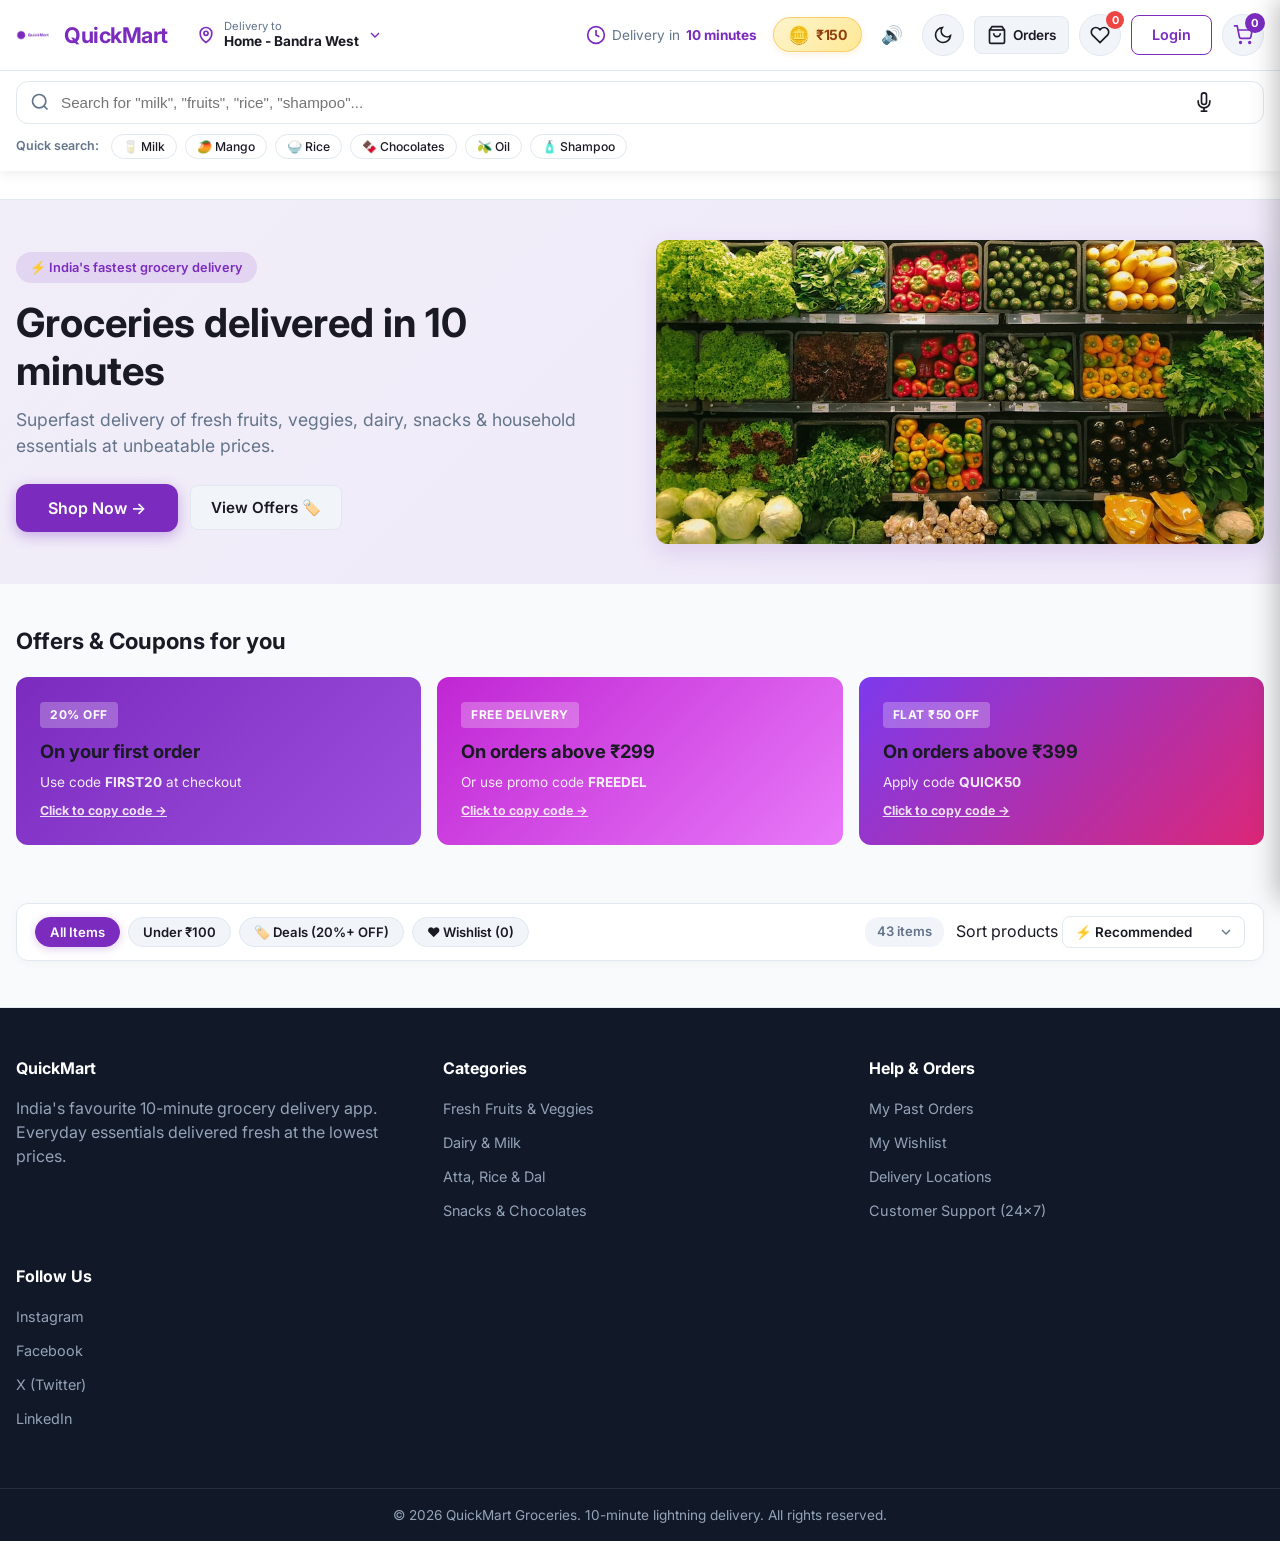
==== commit 5a017095: "update" ====
--- a/index.html
+++ b/index.html
@@ -58,6 +58,18 @@
             <span class="pulse-indicator"></span>
             <span class="active-order-label">Tracking</span>
             <span class="active-order-timer" id="headerOrderTimer">10:00</span>
+          </button>
+
+          <!-- QuickCash Wallet Button -->
+          <button class="btn-wallet" id="walletBtn" type="button" aria-label="Open QuickCash Wallet" title="QuickCash Wallet">
+            <span class="wallet-coin">🪙</span>
+            <span class="wallet-balance-pill" id="headerWalletBalance">₹150</span>
+          </button>
+
+          <!-- Sound Effects Toggle Button -->
+          <button class="btn-sound" id="soundToggleBtn" type="button" aria-label="Toggle sound effects" title="Sound Effects: ON">
+            <span class="sound-icon-on">🔊</span>
+            <span class="sound-icon-off hidden">🔇</span>
           </button>
 
           <!-- Dark Mode Toggle Button -->
@@ -112,6 +124,10 @@
                 </svg>
                 My Orders
               </button>
+              <button class="dropdown-item" id="dropdownWalletBtn" type="button">
+                <span class="dropdown-coin-icon">🪙</span>
+                QuickCash Wallet
+              </button>
               <button class="dropdown-item" id="dropdownWishlistBtn" type="button">
                 <svg class="icon" viewBox="0 0 24 24" fill="none" stroke="currentColor" stroke-width="2">
                   <path d="M20.84 4.61a5.5 5.5 0 0 0-7.78 0L12 5.67l-1.06-1.06a5.5 5.5 0 0 0-7.78 7.78l1.06 1.06L12 21.23l7.78-7.78 1.06-1.06a5.5 5.5 0 0 0 0-7.78z"/>
@@ -166,6 +182,14 @@
             autocomplete="off"
             aria-label="Search products"
           >
+          <button class="search-voice" id="voiceSearchBtn" type="button" aria-label="Search with voice" title="Voice Search">
+            <svg class="icon icon-mic" viewBox="0 0 24 24" fill="none" stroke="currentColor" stroke-width="2" aria-hidden="true">
+              <path d="M12 1a3 3 0 0 0-3 3v8a3 3 0 0 0 6 0V4a3 3 0 0 0-3-3z"/>
+              <path d="M19 10v2a7 7 0 0 1-14 0v-2"/>
+              <line x1="12" y1="19" x2="12" y2="23"/>
+              <line x1="8" y1="23" x2="16" y2="23"/>
+            </svg>
+          </button>
           <button class="search-clear hidden" id="searchClear" type="button" aria-label="Clear search">&times;</button>
         </div>
 
@@ -324,7 +348,19 @@
         <h2>Your Cart</h2>
         <span class="cart-items-total-pill" id="cartHeaderItemsCount">0 items</span>
       </div>
-      <button class="cart-close" id="cartClose" type="button" aria-label="Close cart">&times;</button>
+      <div class="cart-header-actions">
+        <button class="btn-share-cart" id="shareCartBtn" type="button" aria-label="Share grocery list" title="Share Grocery List">
+          <svg class="icon" viewBox="0 0 24 24" fill="none" stroke="currentColor" stroke-width="2">
+            <circle cx="18" cy="5" r="3"/>
+            <circle cx="6" cy="12" r="3"/>
+            <circle cx="18" cy="19" r="3"/>
+            <line x1="8.59" y1="13.51" x2="15.42" y2="17.49"/>
+            <line x1="15.41" y1="6.51" x2="8.59" y2="10.49"/>
+          </svg>
+          <span class="share-btn-text">Share</span>
+        </button>
+        <button class="cart-close" id="cartClose" type="button" aria-label="Close cart">&times;</button>
+      </div>
     </div>
 
     <!-- Free Delivery Progress Tracker -->
@@ -341,6 +377,17 @@
     <div class="cart-body" id="cartBody">
       <p class="cart-empty" id="cartEmpty">Your cart is empty. Add some groceries!</p>
       <ul class="cart-items" id="cartItems"></ul>
+    </div>
+
+    <!-- Frequently Added Essentials (Smart Upsells) -->
+    <div class="cart-upsell-section hidden" id="cartUpsellSection">
+      <div class="upsell-title-row">
+        <span class="upsell-icon">✨</span>
+        <strong class="upsell-heading">Don't Forget These Essentials</strong>
+      </div>
+      <div class="upsell-items-scroll" id="cartUpsellItems">
+        <!-- Rendered dynamically -->
+      </div>
     </div>
 
     <!-- Coupons Strip in Cart -->
@@ -404,6 +451,52 @@
     </div>
 
     <div class="checkout-modal-body">
+      <!-- Delivery Mode & Timing -->
+      <div class="checkout-section-card">
+        <div class="section-card-header">
+          <div class="section-header-left">
+            <span class="section-icon">⏱️</span>
+            <div>
+              <h3>Delivery Mode</h3>
+              <p class="section-subtext">Choose 10-minute lightning express or scheduled delivery</p>
+            </div>
+          </div>
+        </div>
+        <div class="delivery-mode-options">
+          <label class="delivery-mode-card active" id="modeInstantLabel">
+            <input type="radio" name="deliveryMode" value="instant" checked>
+            <div class="dm-content">
+              <strong>⚡ Instant Delivery</strong>
+              <small>Guaranteed in 10 minutes</small>
+            </div>
+          </label>
+          <label class="delivery-mode-card" id="modeScheduledLabel">
+            <input type="radio" name="deliveryMode" value="scheduled">
+            <div class="dm-content">
+              <strong>📅 Schedule for Later</strong>
+              <small>Choose a convenient time slot</small>
+            </div>
+          </label>
+        </div>
+        <div class="delivery-slots-container hidden" id="deliverySlotsContainer">
+          <p class="slots-heading">Select Delivery Time Slot:</p>
+          <div class="slot-pills-grid" id="slotPillsGrid">
+            <label class="slot-pill active">
+              <input type="radio" name="deliverySlot" value="Tomorrow, 7:00 AM - 8:00 AM" checked>
+              <span>🌅 Tomorrow, 7:00 AM - 8:00 AM</span>
+            </label>
+            <label class="slot-pill">
+              <input type="radio" name="deliverySlot" value="Today, 1:00 PM - 2:00 PM">
+              <span>☀️ Today, 1:00 PM - 2:00 PM</span>
+            </label>
+            <label class="slot-pill">
+              <input type="radio" name="deliverySlot" value="Today, 7:00 PM - 8:00 PM">
+              <span>🌆 Today, 7:00 PM - 8:00 PM</span>
+            </label>
+          </div>
+        </div>
+      </div>
+
       <!-- Address Summary Card -->
       <div class="checkout-section-card">
         <div class="section-card-header">
@@ -499,13 +592,13 @@
               </div>
             </div>
           </label>
-          <label class="payment-method-card">
+          <label class="payment-method-card" id="paymentWalletCard">
             <input type="radio" name="paymentMethod" value="Wallet">
             <div class="pm-content">
-              <span class="pm-icon">👛</span>
+              <span class="pm-icon">🪙</span>
               <div>
-                <strong>QuickMart Wallet</strong>
-                <small>₹500 pre-loaded credit</small>
+                <strong>QuickCash Wallet</strong>
+                <small id="checkoutWalletBalanceLabel">Balance: ₹150.00 (5% Cashback on this order!)</small>
               </div>
             </div>
           </label>
@@ -534,6 +627,10 @@
         <div class="bill-row">
           <span>Platform Handling Fee</span>
           <span>₹2</span>
+        </div>
+        <div class="bill-row cashback-row" id="checkoutCashbackRow">
+          <span>🎉 QuickCash 5% Cashback</span>
+          <span class="text-success" id="checkoutCashbackAmount">+₹0</span>
         </div>
         <hr class="bill-divider">
         <div class="bill-row bill-grand-total">
@@ -560,7 +657,10 @@
         <h2 id="trackingTitle">Arriving in <span id="trackingCountdown">10:00</span> mins</h2>
         <p class="modal-subtitle">Order #<span id="trackingOrderId">QM-84912</span></p>
       </div>
-      <button class="modal-close" id="trackingClose" type="button" aria-label="Close tracking">&times;</button>
+      <div class="tracking-header-actions">
+        <button class="btn-tracking-invoice" id="trackingInvoiceBtn" type="button" title="View Tax Invoice">📄 Invoice</button>
+        <button class="modal-close" id="trackingClose" type="button" aria-label="Close tracking">&times;</button>
+      </div>
     </div>
 
     <div class="tracking-modal-body">
@@ -864,6 +964,125 @@
     </div>
   </dialog>
 
+  <!-- QuickCash Wallet Modal -->
+  <div class="modal-overlay hidden" id="walletOverlay" aria-hidden="true"></div>
+  <dialog class="wallet-modal" id="walletModal" aria-labelledby="walletModalTitle">
+    <div class="wallet-modal-header">
+      <div class="wallet-header-title">
+        <span class="wallet-icon-badge">🪙</span>
+        <div>
+          <h2 id="walletModalTitle">QuickCash Wallet</h2>
+          <p class="modal-subtitle">Instant 1-click checkout & 5% cashback rewards</p>
+        </div>
+      </div>
+      <button class="modal-close" id="walletClose" type="button" aria-label="Close wallet">&times;</button>
+    </div>
+
+    <div class="wallet-modal-body">
+      <!-- Balance Card -->
+      <div class="wallet-balance-card">
+        <div class="balance-meta">
+          <small>CURRENT AVAILABLE BALANCE</small>
+          <div class="balance-display" id="modalWalletBalance">₹150.00</div>
+        </div>
+        <div class="cashback-badge-strip">
+          <span class="badge-sparkle">⚡</span>
+          <span>Earn 5% Instant Cashback auto-credited on every order</span>
+        </div>
+      </div>
+
+      <!-- Add Money / Top-Up -->
+      <div class="wallet-topup-section">
+        <h3>Top Up QuickCash</h3>
+        <p class="section-subtext">Add funds instantly using UPI, Cards or NetBanking</p>
+        <div class="quick-topup-chips">
+          <button type="button" class="topup-chip" data-amount="100">+ ₹100</button>
+          <button type="button" class="topup-chip" data-amount="250">+ ₹250</button>
+          <button type="button" class="topup-chip" data-amount="500">+ ₹500</button>
+          <button type="button" class="topup-chip" data-amount="1000">+ ₹1,000</button>
+        </div>
+        <div class="topup-input-row">
+          <div class="topup-input-wrap">
+            <span class="currency-symbol">₹</span>
+            <input type="number" id="topupAmountInput" placeholder="Enter amount" min="10" max="10000">
+          </div>
+          <button class="btn-primary" id="addMoneyBtn" type="button">Add Money</button>
+        </div>
+      </div>
+
+      <!-- Transaction History -->
+      <div class="wallet-history-section">
+        <h3>Recent Transactions</h3>
+        <div class="wallet-tx-list" id="walletTxList">
+          <!-- Rendered dynamically -->
+        </div>
+      </div>
+    </div>
+  </dialog>
+
+  <!-- Tax Invoice Modal -->
+  <div class="modal-overlay hidden" id="invoiceOverlay" aria-hidden="true"></div>
+  <dialog class="invoice-modal" id="invoiceModal" aria-labelledby="invoiceTitle">
+    <div class="invoice-modal-header no-print">
+      <div>
+        <h2 id="invoiceTitle">Order Tax Invoice</h2>
+        <p class="modal-subtitle">Official FSSAI & GST Compliant Grocery Receipt</p>
+      </div>
+      <div class="invoice-modal-actions">
+        <button class="btn-primary btn-sm btn-print-invoice" id="printInvoiceBtn" type="button">
+          🖨️ Print / Save PDF
+        </button>
+        <button class="modal-close" id="invoiceClose" type="button" aria-label="Close invoice">&times;</button>
+      </div>
+    </div>
+
+    <div class="invoice-modal-body" id="invoiceModalBody">
+      <!-- Rendered dynamically for any order -->
+    </div>
+  </dialog>
+
+  <!-- Order Rating Modal -->
+  <div class="modal-overlay hidden" id="orderRatingOverlay" aria-hidden="true"></div>
+  <dialog class="order-rating-modal" id="orderRatingModal" aria-labelledby="orderRatingTitle">
+    <div class="order-rating-header">
+      <div>
+        <h2 id="orderRatingTitle">Rate Your Delivery Experience ⭐</h2>
+        <p class="modal-subtitle">Order #<span id="ratingModalOrderId">QM-84912</span></p>
+      </div>
+      <button class="modal-close" id="orderRatingClose" type="button" aria-label="Close rating">&times;</button>
+    </div>
+
+    <div class="order-rating-body">
+      <!-- Rider Card -->
+      <div class="rate-rider-card">
+        <div class="rate-rider-avatar">🛵</div>
+        <div class="rate-rider-details">
+          <strong>Ramesh Kumar</strong>
+          <small>Delivery Partner &bull; Ather 450X &bull; 4.9 ⭐</small>
+        </div>
+      </div>
+
+      <div class="star-rating-group">
+        <label>How was the delivery speed & service?</label>
+        <div class="stars-interactive" id="orderInteractiveStars">
+          <button type="button" class="star-btn" data-value="1">★</button>
+          <button type="button" class="star-btn" data-value="2">★</button>
+          <button type="button" class="star-btn" data-value="3">★</button>
+          <button type="button" class="star-btn" data-value="4">★</button>
+          <button type="button" class="star-btn active" data-value="5">★</button>
+        </div>
+        <p class="rating-feedback-text" id="orderRatingFeedback">⭐⭐⭐⭐⭐ Excellent Delivery!</p>
+      </div>
+
+      <div class="form-group">
+        <label for="orderReviewComment">Share comments on grocery freshness or packaging:</label>
+        <textarea id="orderReviewComment" class="form-input" rows="3" placeholder="e.g. Items were ice-cold and delivered within 8 minutes!"></textarea>
+      </div>
+
+      <button class="btn-primary btn-full" id="submitOrderRatingBtn" type="button">Submit Feedback</button>
+    </div>
+  </dialog>
+
   <script src="script.js"></script>
 </body>
 </html>
--- a/style.css
+++ b/style.css
@@ -3,6 +3,7 @@
    ======================================== */
 
 :root {
+  color-scheme: light;
   --primary: #7b2cbf;
   --secondary: #9d4edd;
   --accent: #e0aaff;
@@ -24,6 +25,7 @@
   /* Semantic Theme Tokens */
   --bg-body: #f8fafc;
   --bg-surface: #ffffff;
+  --bg-modal: #ffffff;
   --bg-card: #ffffff;
   --bg-muted: #f1f5f9;
   --bg-input: #ffffff;
@@ -31,26 +33,28 @@
 }
 
 [data-theme="dark"] {
-  --primary: #a855f7;
-  --secondary: #c084fc;
+  color-scheme: dark;
+  --primary: #c084fc;
+  --secondary: #d8b4fe;
   --accent: #581c87;
   --text: #f8fafc;
   --text-light: #94a3b8;
   --light: #1e293b;
   --white: #ffffff;
-  --border: #334155;
+  --border: #2d3c58;
   --success: #34d399;
   --danger: #f87171;
-  --shadow: 0 4px 16px rgba(0, 0, 0, 0.45);
+  --shadow: 0 4px 16px rgba(0, 0, 0, 0.55);
   --shadow-hover: 0 10px 28px rgba(168, 85, 247, 0.28);
 
   /* Dark Semantic Theme Tokens */
   --bg-body: #0b0f19;
-  --bg-surface: #111827;
-  --bg-card: #1f2937;
-  --bg-muted: #162032;
-  --bg-input: #1e293b;
-  --product-img-bg: #151d2c;
+  --bg-surface: #141c2e;
+  --bg-modal: #141c2e;
+  --bg-card: #1c273e;
+  --bg-muted: #182236;
+  --bg-input: #1a253c;
+  --product-img-bg: #1c273e;
 }
 
 /* Reset & Base */
@@ -75,6 +79,10 @@
   transition: background-color var(--transition), color var(--transition);
 }
 
+h1, h2, h3, h4, h5, h6 {
+  color: var(--text);
+}
+
 img {
   max-width: 100%;
   display: block;
@@ -94,6 +102,13 @@
   cursor: pointer;
   border: none;
   background: none;
+  color: inherit;
+}
+
+dialog {
+  font-family: var(--font);
+  color: var(--text);
+  background: var(--bg-surface);
 }
 
 .container {
@@ -665,7 +680,8 @@
 }
 
 /* ========================================
-   Offers Section
+   Off
+   ers Section
    ======================================== */
 .offers {
   padding: 40px 0;
@@ -3258,6 +3274,7 @@
 .orders-modal-header h2 {
   font-size: 1.35rem;
   font-weight: 700;
+  color: var(--text);
 }
 
 .orders-modal-body {
@@ -3375,6 +3392,7 @@
   font-size: 1.15rem;
   font-weight: 700;
   margin-bottom: 6px;
+  color: var(--text);
 }
 
 .orders-empty-state p, .wishlist-empty-state p {
@@ -3423,6 +3441,7 @@
 .wishlist-modal-header h2 {
   font-size: 1.35rem;
   font-weight: 700;
+  color: var(--text);
 }
 
 .wishlist-modal-body {
@@ -3471,6 +3490,7 @@
   white-space: nowrap;
   overflow: hidden;
   text-overflow: ellipsis;
+  color: var(--text);
 }
 
 .wishlist-card-info p {
@@ -3736,6 +3756,647 @@
   text-decoration: underline;
 }
 
+/* ==========================================================================
+   Comprehensive Dark Mode Styles for Checkout, Tracking, Orders, Wishlist,
+   Product Detail, Cart, and Filters
+   ========================================================================== */
+
+/* Universal Dark Mode Modal & Dialog Base */
+[data-theme="dark"] dialog,
+[data-theme="dark"] .checkout-modal,
+[data-theme="dark"] .tracking-modal,
+[data-theme="dark"] .orders-modal,
+[data-theme="dark"] .wishlist-modal,
+[data-theme="dark"] .product-modal {
+  background: #141c2e !important;
+  color: #f8fafc !important;
+  border: 1.5px solid #2d3c58 !important;
+  box-shadow: 0 25px 70px rgba(0, 0, 0, 0.8), 0 0 0 1px rgba(255, 255, 255, 0.08) !important;
+}
+
+/* Modal Headers */
+[data-theme="dark"] .checkout-modal-header,
+[data-theme="dark"] .orders-modal-header,
+[data-theme="dark"] .wishlist-modal-header {
+  background: #0f172a !important;
+  border-bottom: 1px solid #2d3c58 !important;
+}
+
+[data-theme="dark"] .checkout-modal-header h2,
+[data-theme="dark"] .tracking-modal-header h2,
+[data-theme="dark"] .orders-modal-header h2,
+[data-theme="dark"] .wishlist-modal-header h2,
+[data-theme="dark"] .product-modal-title,
+[data-theme="dark"] .orders-empty-state h3,
+[data-theme="dark"] .wishlist-empty-state h3,
+[data-theme="dark"] .related-products-section h3,
+[data-theme="dark"] .checkout-bill-card h3,
+[data-theme="dark"] .section-card-header h3 {
+  color: #f8fafc !important;
+}
+
+[data-theme="dark"] .modal-subtitle {
+  color: #94a3b8 !important;
+}
+
+[data-theme="dark"] .modal-close {
+  color: #94a3b8 !important;
+  background: transparent !important;
+}
+
+[data-theme="dark"] .modal-close:hover {
+  background: #253350 !important;
+  color: #ffffff !important;
+}
+
+/* 1. Checkout Modal in Dark Mode */
+[data-theme="dark"] .checkout-section-card {
+  background: #1c273e !important;
+  border: 1px solid #2d3c58 !important;
+}
+
+[data-theme="dark"] .section-card-header h3 {
+  color: #f8fafc !important;
+}
+
+[data-theme="dark"] .section-subtext {
+  color: #cbd5e1 !important;
+}
+
+[data-theme="dark"] .instruction-pills .instruction-pill {
+  background: #253350 !important;
+  border: 1px solid #3b4d70 !important;
+  color: #f8fafc !important;
+}
+
+[data-theme="dark"] .instruction-pills .instruction-pill:hover {
+  border-color: var(--primary) !important;
+  background: #2f4066 !important;
+  color: #ffffff !important;
+}
+
+[data-theme="dark"] .instruction-pills .instruction-pill.active {
+  background: var(--primary) !important;
+  border-color: var(--primary) !important;
+  color: #ffffff !important;
+  box-shadow: 0 2px 8px rgba(192, 132, 252, 0.3) !important;
+}
+
+[data-theme="dark"] .tip-options .tip-btn {
+  background: #253350 !important;
+  border: 1.5px solid #3b4d70 !important;
+  color: #f8fafc !important;
+}
+
+[data-theme="dark"] .tip-options .tip-btn:hover {
+  border-color: var(--primary) !important;
+  color: #ffffff !important;
+}
+
+[data-theme="dark"] .tip-options .tip-btn.active {
+  background: rgba(192, 132, 252, 0.22) !important;
+  border-color: var(--primary) !important;
+  color: #c084fc !important;
+  font-weight: 800 !important;
+}
+
+[data-theme="dark"] .payment-methods-grid .payment-method-card {
+  background: #253350 !important;
+  border: 1.5px solid #3b4d70 !important;
+}
+
+[data-theme="dark"] .payment-methods-grid .payment-method-card:hover {
+  border-color: var(--primary) !important;
+}
+
+[data-theme="dark"] .payment-methods-grid .payment-method-card.active {
+  background: rgba(192, 132, 252, 0.2) !important;
+  border-color: var(--primary) !important;
+}
+
+[data-theme="dark"] .pm-content strong {
+  color: #f8fafc !important;
+}
+
+[data-theme="dark"] .pm-content small {
+  color: #94a3b8 !important;
+}
+
+[data-theme="dark"] .checkout-bill-card {
+  background: #1c273e !important;
+  border: 1px solid #2d3c58 !important;
+}
+
+[data-theme="dark"] .checkout-bill-card h3 {
+  color: #f8fafc !important;
+}
+
+[data-theme="dark"] .bill-row {
+  color: #cbd5e1 !important;
+}
+
+[data-theme="dark"] .bill-row span:first-child {
+  color: #cbd5e1 !important;
+}
+
+[data-theme="dark"] .bill-row span:last-child {
+  color: #f8fafc !important;
+  font-weight: 600 !important;
+}
+
+[data-theme="dark"] .bill-row.discount-row span.text-success {
+  color: #34d399 !important;
+}
+
+[data-theme="dark"] .bill-divider {
+  border-top-color: #2d3c58 !important;
+}
+
+[data-theme="dark"] .bill-grand-total strong {
+  color: #ffffff !important;
+}
+
+[data-theme="dark"] .bill-grand-total .tax-note {
+  color: #94a3b8 !important;
+}
+
+[data-theme="dark"] .total-price {
+  color: #c084fc !important;
+}
+
+/* 2. Live Order Tracking Modal in Dark Mode */
+[data-theme="dark"] .tracking-modal-header {
+  background: linear-gradient(135deg, rgba(168, 85, 247, 0.16), rgba(16, 185, 129, 0.16)) !important;
+  border-bottom: 1px solid #2d3c58 !important;
+}
+
+[data-theme="dark"] .tracking-badge {
+  background: rgba(52, 211, 153, 0.2) !important;
+  color: #34d399 !important;
+}
+
+[data-theme="dark"] .tracking-modal-header h2 {
+  color: #f8fafc !important;
+}
+
+[data-theme="dark"] .tracking-modal-header h2 span {
+  color: #c084fc !important;
+}
+
+[data-theme="dark"] .tracking-modal-header .modal-subtitle {
+  color: #cbd5e1 !important;
+}
+
+[data-theme="dark"] #trackingOrderId {
+  color: #ffffff !important;
+}
+
+[data-theme="dark"] .tracking-route-container {
+  background: #1c273e !important;
+  border: 1px solid #2d3c58 !important;
+}
+
+[data-theme="dark"] .route-node small {
+  color: #cbd5e1 !important;
+}
+
+[data-theme="dark"] .route-line-track {
+  background: #2d3c58 !important;
+}
+
+[data-theme="dark"] .step-item:not(:last-child)::after {
+  background: #2d3c58 !important;
+}
+
+[data-theme="dark"] .step-item.step-completed:not(:last-child)::after {
+  background: var(--success) !important;
+}
+
+[data-theme="dark"] .step-indicator {
+  background: #1c273e !important;
+  border-color: #3b4d70 !important;
+}
+
+[data-theme="dark"] .step-completed .step-indicator {
+  background: var(--success) !important;
+  border-color: var(--success) !important;
+  color: #0b0f19 !important;
+}
+
+[data-theme="dark"] .step-active .step-indicator {
+  border-color: var(--primary) !important;
+  background: rgba(192, 132, 252, 0.2) !important;
+}
+
+[data-theme="dark"] .step-content strong {
+  color: #f8fafc !important;
+}
+
+[data-theme="dark"] .step-content small {
+  color: #cbd5e1 !important;
+}
+
+[data-theme="dark"] .rider-card {
+  background: #1c273e !important;
+  border: 1px solid #2d3c58 !important;
+}
+
+[data-theme="dark"] .rider-name-row strong {
+  color: #f8fafc !important;
+}
+
+[data-theme="dark"] .rider-rating {
+  background: rgba(52, 211, 153, 0.2) !important;
+  color: #34d399 !important;
+}
+
+[data-theme="dark"] .rider-vehicle {
+  color: #cbd5e1 !important;
+}
+
+[data-theme="dark"] .btn-rider-action {
+  background: #253350 !important;
+  border: 1px solid #3b4d70 !important;
+  color: #f8fafc !important;
+}
+
+[data-theme="dark"] .btn-rider-action:hover {
+  background: var(--primary) !important;
+  border-color: var(--primary) !important;
+  color: #ffffff !important;
+}
+
+[data-theme="dark"] .tracking-order-summary {
+  background: #1c273e !important;
+  border: 1px solid #2d3c58 !important;
+}
+
+[data-theme="dark"] .tracking-summary-header {
+  color: #f8fafc !important;
+}
+
+[data-theme="dark"] .tracking-total-amount {
+  color: #c084fc !important;
+}
+
+[data-theme="dark"] .tracking-item-row {
+  color: #cbd5e1 !important;
+}
+
+[data-theme="dark"] .tracking-item-row span {
+  color: #cbd5e1 !important;
+}
+
+[data-theme="dark"] .tracking-item-row strong {
+  color: #f8fafc !important;
+}
+
+[data-theme="dark"] .btn-text-danger {
+  color: #f87171 !important;
+}
+
+/* 3. My Orders Modal in Dark Mode */
+[data-theme="dark"] .order-card-item {
+  background: #1c273e !important;
+  border: 1px solid #2d3c58 !important;
+}
+
+[data-theme="dark"] .order-card-item:hover {
+  border-color: var(--primary) !important;
+  background: #202d47 !important;
+}
+
+[data-theme="dark"] .order-id-date strong {
+  color: #f8fafc !important;
+}
+
+[data-theme="dark"] .order-id-date small {
+  color: #94a3b8 !important;
+}
+
+[data-theme="dark"] .order-items-snippet {
+  color: #cbd5e1 !important;
+}
+
+[data-theme="dark"] .order-card-footer {
+  border-top-color: #2d3c58 !important;
+}
+
+[data-theme="dark"] .order-total-price {
+  color: #ffffff !important;
+}
+
+[data-theme="dark"] .btn-reorder {
+  background: #253350 !important;
+  border: 1.5px solid var(--primary) !important;
+  color: #c084fc !important;
+}
+
+[data-theme="dark"] .btn-reorder:hover {
+  background: var(--primary) !important;
+  color: #ffffff !important;
+}
+
+[data-theme="dark"] .order-status-pill.in_transit {
+  background: rgba(52, 211, 153, 0.2) !important;
+  color: #34d399 !important;
+}
+
+[data-theme="dark"] .order-status-pill.delivered {
+  background: rgba(192, 132, 252, 0.2) !important;
+  color: #c084fc !important;
+}
+
+[data-theme="dark"] .order-status-pill.cancelled {
+  background: rgba(248, 113, 113, 0.2) !important;
+  color: #f87171 !important;
+}
+
+[data-theme="dark"] .orders-empty-state h3 {
+  color: #f8fafc !important;
+}
+
+[data-theme="dark"] .orders-empty-state p {
+  color: #cbd5e1 !important;
+}
+
+/* 4. Wishlist Modal in Dark Mode */
+[data-theme="dark"] .wishlist-card {
+  background: #1c273e !important;
+  border: 1px solid #2d3c58 !important;
+}
+
+[data-theme="dark"] .wishlist-card:hover {
+  border-color: var(--primary) !important;
+}
+
+[data-theme="dark"] .wishlist-card-img {
+  background: #253350 !important;
+}
+
+[data-theme="dark"] .wishlist-card-info h4 {
+  color: #f8fafc !important;
+}
+
+[data-theme="dark"] .wishlist-card-info p {
+  color: #94a3b8 !important;
+}
+
+[data-theme="dark"] .wishlist-card-info strong {
+  color: #ffffff !important;
+}
+
+[data-theme="dark"] .btn-wishlist-remove {
+  color: #f87171 !important;
+}
+
+[data-theme="dark"] .wishlist-actions-bar {
+  border-top-color: #2d3c58 !important;
+}
+
+[data-theme="dark"] .wishlist-empty-state h3 {
+  color: #f8fafc !important;
+}
+
+[data-theme="dark"] .wishlist-empty-state p {
+  color: #cbd5e1 !important;
+}
+
+/* 5. Product Detail Modal in Dark Mode */
+[data-theme="dark"] .product-modal-left {
+  background: #1c273e !important;
+  border: 1px solid #2d3c58 !important;
+}
+
+[data-theme="dark"] .product-modal-left .btn-card-wishlist {
+  background: #253350 !important;
+  border-color: #3b4d70 !important;
+  color: #cbd5e1 !important;
+}
+
+[data-theme="dark"] .product-modal-left .btn-card-wishlist.active {
+  background: rgba(248, 113, 113, 0.2) !important;
+  border-color: #f87171 !important;
+  color: #f87171 !important;
+}
+
+[data-theme="dark"] .modal-category-tag {
+  background: #253350 !important;
+  color: #cbd5e1 !important;
+}
+
+[data-theme="dark"] .modal-discount-tag {
+  background: rgba(52, 211, 153, 0.2) !important;
+  color: #34d399 !important;
+}
+
+[data-theme="dark"] .product-modal-title {
+  color: #f8fafc !important;
+}
+
+[data-theme="dark"] .product-modal-qty {
+  color: #94a3b8 !important;
+}
+
+[data-theme="dark"] .modal-price-current {
+  color: #ffffff !important;
+}
+
+[data-theme="dark"] .modal-price-original {
+  color: #64748b !important;
+}
+
+[data-theme="dark"] .modal-delivery-promise {
+  background: rgba(192, 132, 252, 0.15) !important;
+  border: 1px solid rgba(192, 132, 252, 0.3) !important;
+  color: #c084fc !important;
+}
+
+[data-theme="dark"] .modal-features-grid .feature-box {
+  background: #253350 !important;
+  border: 1px solid #2d3c58 !important;
+  color: #f8fafc !important;
+}
+
+[data-theme="dark"] .modal-description {
+  color: #cbd5e1 !important;
+}
+
+[data-theme="dark"] .product-modal-actions {
+  border-top-color: #2d3c58 !important;
+}
+
+[data-theme="dark"] .product-modal-actions .btn-secondary-link {
+  background: #253350 !important;
+  border-color: #3b4d70 !important;
+  color: #f8fafc !important;
+}
+
+[data-theme="dark"] .product-modal-actions .btn-secondary-link:hover {
+  background: var(--primary) !important;
+  color: #ffffff !important;
+  border-color: var(--primary) !important;
+}
+
+[data-theme="dark"] .related-products-section {
+  border-top-color: #2d3c58 !important;
+}
+
+[data-theme="dark"] .related-products-section h3 {
+  color: #f8fafc !important;
+}
+
+[data-theme="dark"] .related-products-grid .wishlist-card {
+  background: #1c273e !important;
+  border: 1px solid #2d3c58 !important;
+}
+
+[data-theme="dark"] .related-products-grid .wishlist-card h4 {
+  color: #f8fafc !important;
+}
+
+[data-theme="dark"] .related-products-grid .wishlist-card p {
+  color: #cbd5e1 !important;
+}
+
+[data-theme="dark"] .related-products-grid .wishlist-card strong {
+  color: #ffffff !important;
+}
+
+/* Also ensure Filter Toolbar, Search Tags, and Cart Sidebar are crisp and readable in Dark Mode */
+[data-theme="dark"] .filter-toolbar {
+  background: #141c2e !important;
+  border-color: #2d3c58 !important;
+}
+
+[data-theme="dark"] .filter-chips .filter-chip {
+  background: #1c273e !important;
+  border-color: #3b4d70 !important;
+  color: #f8fafc !important;
+}
+
+[data-theme="dark"] .filter-chips .filter-chip:hover {
+  border-color: var(--primary) !important;
+  color: #ffffff !important;
+}
+
+[data-theme="dark"] .filter-chips .filter-chip.active {
+  background: var(--primary) !important;
+  border-color: var(--primary) !important;
+  color: #ffffff !important;
+}
+
+[data-theme="dark"] .product-count-badge {
+  background: #1c273e !important;
+  color: #cbd5e1 !important;
+}
+
+[data-theme="dark"] .sort-select {
+  background-color: #1c273e !important;
+  border-color: #3b4d70 !important;
+  color: #f8fafc !important;
+}
+
+[data-theme="dark"] .quick-search-tags .tag-pill-btn {
+  background: #1c273e !important;
+  border-color: #2d3c58 !important;
+  color: #f8fafc !important;
+}
+
+[data-theme="dark"] .quick-search-tags .tag-pill-btn:hover {
+  background: #253350 !important;
+  border-color: var(--primary) !important;
+  color: #c084fc !important;
+}
+
+[data-theme="dark"] .cart-sidebar {
+  background: #141c2e !important;
+  border-left: 1px solid #2d3c58 !important;
+  color: #f8fafc !important;
+}
+
+[data-theme="dark"] .cart-header {
+  border-bottom: 1px solid #2d3c58 !important;
+  background: #0f172a !important;
+}
+
+[data-theme="dark"] .cart-header h2 {
+  color: #f8fafc !important;
+}
+
+[data-theme="dark"] .cart-items-total-pill {
+  background: #253350 !important;
+  color: #cbd5e1 !important;
+}
+
+[data-theme="dark"] .free-delivery-tracker {
+  background: #1c273e !important;
+  border-bottom: 1px solid #2d3c58 !important;
+}
+
+[data-theme="dark"] .free-delivery-info {
+  color: #f8fafc !important;
+}
+
+[data-theme="dark"] .cart-empty {
+  color: #94a3b8 !important;
+}
+
+[data-theme="dark"] .cart-item {
+  border-bottom-color: #2d3c58 !important;
+}
+
+[data-theme="dark"] .cart-item-name {
+  color: #f8fafc !important;
+}
+
+[data-theme="dark"] .cart-item-price {
+  color: #ffffff !important;
+}
+
+[data-theme="dark"] .cart-coupons {
+  background: #0f172a !important;
+  border-top: 1px solid #2d3c58 !important;
+}
+
+[data-theme="dark"] .coupon-input-wrap {
+  background: #1c273e !important;
+  border-color: #3b4d70 !important;
+}
+
+[data-theme="dark"] .coupon-input-wrap input {
+  color: #f8fafc !important;
+}
+
+[data-theme="dark"] .coupon-pill {
+  background: #1c273e !important;
+  border-color: #3b4d70 !important;
+  color: #cbd5e1 !important;
+}
+
+[data-theme="dark"] .coupon-pill:hover {
+  background: #253350 !important;
+  border-color: var(--primary) !important;
+  color: #c084fc !important;
+}
+
+[data-theme="dark"] .cart-footer {
+  background: #0f172a !important;
+  border-top: 1px solid #2d3c58 !important;
+}
+
+[data-theme="dark"] .summary-row span {
+  color: #cbd5e1 !important;
+}
+
+[data-theme="dark"] .summary-row span:last-child {
+  color: #f8fafc !important;
+}
+
+[data-theme="dark"] .summary-total span {
+  color: #ffffff !important;
+}
+
 /* ========================================
    Responsive Design
    ======================================== */
@@ -3907,4 +4568,1543 @@
   .price-current {
     font-size: 0.9rem;
   }
-}+}
+
+/* ==========================================================================
+   ADDITIONAL ENHANCED FEATURES STYLES
+   - QuickCash Wallet Modal & Header Pill
+   - Voice Search Microphone & Pulsing Animation
+   - Sound Toggle Button & Audio Feedback
+   - Smart Cart Upsell ("Don't Forget These Essentials")
+   - Share Cart Button
+   - Delivery Timing Mode & Slot Picker
+   - Tax Invoice / Printable Receipt Modal & @media print
+   - Product Star Ratings & Customer Reviews Tab + Interactive Form
+   - Order Rating & Rider Review Modal
+   - Dark Mode Overrides for all New Components
+   ========================================================================== */
+
+/* --- Sound Toggle Button --- */
+.btn-sound {
+  display: flex;
+  align-items: center;
+  justify-content: center;
+  width: 40px;
+  height: 40px;
+  border-radius: 50%;
+  border: 1px solid var(--border-color);
+  background: var(--bg-card);
+  color: var(--text);
+  cursor: pointer;
+  font-size: 1.1rem;
+  transition: all 0.2s ease;
+  position: relative;
+}
+
+.btn-sound:hover {
+  background: var(--bg-surface-hover);
+  transform: translateY(-1px);
+  border-color: var(--primary);
+}
+
+.btn-sound .sound-icon-off {
+  opacity: 0.6;
+}
+
+/* --- QuickCash Wallet Header Pill --- */
+.btn-wallet {
+  display: inline-flex;
+  align-items: center;
+  gap: 6px;
+  padding: 6px 14px;
+  border-radius: 20px;
+  border: 1.5px solid rgba(245, 158, 11, 0.4);
+  background: linear-gradient(135deg, rgba(254, 243, 199, 0.9), rgba(253, 230, 138, 0.9));
+  color: #92400e;
+  cursor: pointer;
+  font-weight: 700;
+  font-size: 0.88rem;
+  transition: all 0.2s cubic-bezier(0.16, 1, 0.3, 1);
+  box-shadow: 0 2px 6px rgba(245, 158, 11, 0.15);
+}
+
+.btn-wallet:hover {
+  transform: translateY(-2px);
+  box-shadow: 0 4px 12px rgba(245, 158, 11, 0.25);
+  border-color: #f59e0b;
+}
+
+.wallet-coin {
+  font-size: 1.1rem;
+  display: inline-block;
+  animation: coinBob 3s ease-in-out infinite;
+}
+
+@keyframes coinBob {
+  0%, 100% { transform: translateY(0); }
+  50% { transform: translateY(-2px) rotate(8deg); }
+}
+
+.wallet-balance-pill {
+  letter-spacing: -0.2px;
+}
+
+.dropdown-coin-icon {
+  font-size: 1.1rem;
+  line-height: 1;
+}
+
+/* --- Voice Search Button & Mic Pulse --- */
+.search-voice {
+  position: absolute;
+  right: 44px;
+  top: 50%;
+  transform: translateY(-50%);
+  display: flex;
+  align-items: center;
+  justify-content: center;
+  width: 32px;
+  height: 32px;
+  border-radius: 50%;
+  border: none;
+  background: transparent;
+  color: var(--text-muted);
+  cursor: pointer;
+  transition: all 0.2s ease;
+}
+
+.search-voice:hover {
+  color: var(--primary);
+  background: var(--bg-surface-hover);
+}
+
+.search-voice.listening {
+  color: #ef4444;
+  background: rgba(239, 68, 68, 0.15);
+  animation: micPulse 1.2s infinite;
+}
+
+@keyframes micPulse {
+  0% {
+    box-shadow: 0 0 0 0 rgba(239, 68, 68, 0.5);
+  }
+  70% {
+    box-shadow: 0 0 0 10px rgba(239, 68, 68, 0);
+  }
+  100% {
+    box-shadow: 0 0 0 0 rgba(239, 68, 68, 0);
+  }
+}
+
+/* --- Cart Header Actions & Share Cart --- */
+.cart-header-actions {
+  display: flex;
+  align-items: center;
+  gap: 8px;
+}
+
+.btn-share-cart {
+  display: inline-flex;
+  align-items: center;
+  gap: 5px;
+  padding: 6px 12px;
+  border-radius: 16px;
+  border: 1px solid var(--border-color);
+  background: var(--bg-card);
+  color: var(--text);
+  font-size: 0.8rem;
+  font-weight: 600;
+  cursor: pointer;
+  transition: all 0.2s ease;
+}
+
+.btn-share-cart:hover {
+  background: var(--bg-surface-hover);
+  border-color: var(--primary);
+  color: var(--primary);
+}
+
+.btn-share-cart .icon {
+  width: 15px;
+  height: 15px;
+}
+
+/* --- Smart Cart Upsell Section ("Don't Forget These") --- */
+.cart-upsell-section {
+  padding: 14px 18px;
+  background: var(--bg-surface);
+  border-top: 1px solid var(--border-color);
+  border-bottom: 1px solid var(--border-color);
+}
+
+.upsell-title-row {
+  display: flex;
+  align-items: center;
+  gap: 6px;
+  margin-bottom: 10px;
+}
+
+.upsell-heading {
+  font-size: 0.84rem;
+  font-weight: 700;
+  color: var(--text);
+  letter-spacing: -0.1px;
+}
+
+.upsell-items-scroll {
+  display: flex;
+  gap: 10px;
+  overflow-x: auto;
+  padding-bottom: 6px;
+  scrollbar-width: thin;
+}
+
+.upsell-item-card {
+  flex: 0 0 130px;
+  display: flex;
+  flex-direction: column;
+  align-items: center;
+  text-align: center;
+  padding: 10px 8px;
+  border-radius: var(--radius-md);
+  border: 1px solid var(--border-color);
+  background: var(--bg-card);
+  transition: all 0.2s ease;
+}
+
+.upsell-item-card:hover {
+  border-color: var(--primary);
+  transform: translateY(-2px);
+  box-shadow: 0 4px 10px rgba(0, 0, 0, 0.05);
+}
+
+.upsell-item-img {
+  width: 48px;
+  height: 48px;
+  object-fit: contain;
+  margin-bottom: 6px;
+  border-radius: 6px;
+}
+
+.upsell-item-name {
+  font-size: 0.78rem;
+  font-weight: 600;
+  color: var(--text);
+  white-space: nowrap;
+  overflow: hidden;
+  text-overflow: ellipsis;
+  max-width: 110px;
+  margin-bottom: 2px;
+}
+
+.upsell-item-qty {
+  font-size: 0.7rem;
+  color: var(--text-muted);
+  margin-bottom: 4px;
+}
+
+.upsell-item-price {
+  font-size: 0.8rem;
+  font-weight: 700;
+  color: var(--text);
+  margin-bottom: 6px;
+}
+
+.btn-upsell-add {
+  width: 100%;
+  padding: 4px 0;
+  border-radius: 12px;
+  border: 1px solid var(--primary);
+  background: rgba(16, 185, 129, 0.1);
+  color: var(--primary);
+  font-size: 0.75rem;
+  font-weight: 700;
+  cursor: pointer;
+  transition: all 0.15s ease;
+}
+
+.btn-upsell-add:hover {
+  background: var(--primary);
+  color: #ffffff;
+}
+
+/* --- Checkout Delivery Mode & Slots --- */
+.delivery-mode-options {
+  display: grid;
+  grid-template-columns: repeat(2, 1fr);
+  gap: 12px;
+  margin-top: 10px;
+}
+
+.delivery-mode-card {
+  display: flex;
+  align-items: center;
+  padding: 12px 14px;
+  border-radius: var(--radius-md);
+  border: 1.5px solid var(--border-color);
+  background: var(--bg-card);
+  cursor: pointer;
+  transition: all 0.2s ease;
+  position: relative;
+}
+
+.delivery-mode-card input[type="radio"] {
+  position: absolute;
+  opacity: 0;
+  pointer-events: none;
+}
+
+.delivery-mode-card:hover {
+  border-color: var(--primary);
+}
+
+.delivery-mode-card.active {
+  border-color: var(--primary);
+  background: rgba(16, 185, 129, 0.08);
+}
+
+.delivery-mode-card .dm-content strong {
+  display: block;
+  font-size: 0.88rem;
+  color: var(--text);
+  margin-bottom: 2px;
+}
+
+.delivery-mode-card .dm-content small {
+  font-size: 0.74rem;
+  color: var(--text-muted);
+}
+
+.delivery-slots-container {
+  margin-top: 12px;
+  padding-top: 12px;
+  border-top: 1px dashed var(--border-color);
+}
+
+.slots-heading {
+  font-size: 0.8rem;
+  font-weight: 600;
+  color: var(--text-muted);
+  margin-bottom: 8px;
+}
+
+.slot-pills-grid {
+  display: grid;
+  grid-template-columns: 1fr;
+  gap: 8px;
+}
+
+.slot-pill {
+  display: flex;
+  align-items: center;
+  padding: 10px 14px;
+  border-radius: 8px;
+  border: 1px solid var(--border-color);
+  background: var(--bg-card);
+  cursor: pointer;
+  font-size: 0.84rem;
+  font-weight: 500;
+  color: var(--text);
+  transition: all 0.15s ease;
+}
+
+.slot-pill input[type="radio"] {
+  display: none;
+}
+
+.slot-pill:hover {
+  border-color: var(--primary);
+}
+
+.slot-pill.active {
+  border-color: var(--primary);
+  background: rgba(16, 185, 129, 0.1);
+  color: var(--primary);
+  font-weight: 600;
+}
+
+/* --- Cashback Row in Checkout --- */
+.cashback-row {
+  background: rgba(16, 185, 129, 0.08);
+  padding: 8px 12px;
+  border-radius: 8px;
+  margin-top: 6px;
+  font-weight: 600;
+}
+
+/* --- Tracking Header Actions & Invoice Button --- */
+.tracking-header-actions {
+  display: flex;
+  align-items: center;
+  gap: 10px;
+}
+
+.btn-tracking-invoice {
+  padding: 6px 12px;
+  border-radius: 16px;
+  border: 1px solid var(--border-color);
+  background: var(--bg-card);
+  color: var(--text);
+  font-size: 0.8rem;
+  font-weight: 600;
+  cursor: pointer;
+  transition: all 0.2s ease;
+}
+
+.btn-tracking-invoice:hover {
+  border-color: var(--primary);
+  color: var(--primary);
+  background: var(--bg-surface-hover);
+}
+
+/* --- QuickCash Wallet Modal --- */
+.wallet-modal {
+  width: 90%;
+  max-width: 520px;
+  border-radius: var(--radius-lg);
+  border: 1px solid var(--border-color);
+  background: var(--bg-card);
+  box-shadow: 0 20px 40px rgba(0, 0, 0, 0.2);
+  padding: 0;
+  overflow: hidden;
+  position: fixed;
+  top: 50%;
+  left: 50%;
+  transform: translate(-50%, -50%) scale(0.95);
+  opacity: 0;
+  pointer-events: none;
+  transition: all 0.25s cubic-bezier(0.16, 1, 0.3, 1);
+  z-index: 1000;
+}
+
+.wallet-modal.open {
+  opacity: 1;
+  pointer-events: auto;
+  transform: translate(-50%, -50%) scale(1);
+}
+
+.wallet-modal-header {
+  display: flex;
+  align-items: center;
+  justify-content: space-between;
+  padding: 20px 24px;
+  border-bottom: 1px solid var(--border-color);
+  background: var(--bg-surface);
+}
+
+.wallet-header-title {
+  display: flex;
+  align-items: center;
+  gap: 12px;
+}
+
+.wallet-icon-badge {
+  font-size: 2rem;
+  line-height: 1;
+}
+
+.wallet-modal-header h2 {
+  font-size: 1.25rem;
+  font-weight: 800;
+  color: var(--text);
+  margin-bottom: 2px;
+}
+
+.wallet-modal-body {
+  padding: 20px 24px;
+  max-height: 75vh;
+  overflow-y: auto;
+}
+
+/* Wallet Balance Card */
+.wallet-balance-card {
+  padding: 20px;
+  border-radius: var(--radius-md);
+  background: linear-gradient(135deg, #065f46 0%, #047857 50%, #059669 100%);
+  color: #ffffff;
+  box-shadow: 0 8px 24px rgba(4, 120, 87, 0.25);
+  margin-bottom: 24px;
+  position: relative;
+  overflow: hidden;
+}
+
+.wallet-balance-card::after {
+  content: "🪙";
+  position: absolute;
+  right: -10px;
+  bottom: -15px;
+  font-size: 5rem;
+  opacity: 0.15;
+  pointer-events: none;
+}
+
+.balance-meta small {
+  display: block;
+  font-size: 0.72rem;
+  font-weight: 700;
+  letter-spacing: 0.8px;
+  text-transform: uppercase;
+  color: rgba(255, 255, 255, 0.8);
+  margin-bottom: 6px;
+}
+
+.balance-display {
+  font-size: 2.2rem;
+  font-weight: 900;
+  letter-spacing: -0.5px;
+  color: #ffffff;
+  margin-bottom: 14px;
+}
+
+.cashback-badge-strip {
+  display: flex;
+  align-items: center;
+  gap: 6px;
+  padding: 6px 12px;
+  border-radius: 20px;
+  background: rgba(255, 255, 255, 0.18);
+  backdrop-filter: blur(4px);
+  font-size: 0.78rem;
+  font-weight: 600;
+}
+
+/* Top-Up Section */
+.wallet-topup-section {
+  margin-bottom: 24px;
+}
+
+.wallet-topup-section h3 {
+  font-size: 1rem;
+  font-weight: 700;
+  color: var(--text);
+  margin-bottom: 4px;
+}
+
+.quick-topup-chips {
+  display: grid;
+  grid-template-columns: repeat(4, 1fr);
+  gap: 8px;
+  margin: 12px 0;
+}
+
+.topup-chip {
+  padding: 8px 0;
+  border-radius: 8px;
+  border: 1px solid var(--border-color);
+  background: var(--bg-surface);
+  color: var(--text);
+  font-size: 0.84rem;
+  font-weight: 700;
+  cursor: pointer;
+  transition: all 0.15s ease;
+}
+
+.topup-chip:hover {
+  border-color: var(--primary);
+  background: rgba(16, 185, 129, 0.08);
+  color: var(--primary);
+}
+
+.topup-input-row {
+  display: flex;
+  gap: 10px;
+  align-items: center;
+}
+
+.topup-input-wrap {
+  flex: 1;
+  position: relative;
+  display: flex;
+  align-items: center;
+}
+
+.topup-input-wrap .currency-symbol {
+  position: absolute;
+  left: 14px;
+  font-weight: 700;
+  color: var(--text-muted);
+}
+
+.topup-input-wrap input {
+  width: 100%;
+  padding: 10px 14px 10px 28px;
+  border-radius: var(--radius-sm);
+  border: 1px solid var(--border-color);
+  background: var(--bg-surface);
+  color: var(--text);
+  font-size: 0.95rem;
+  font-weight: 600;
+}
+
+.topup-input-wrap input:focus {
+  outline: none;
+  border-color: var(--primary);
+}
+
+/* Wallet Transactions Ledger */
+.wallet-history-section h3 {
+  font-size: 1rem;
+  font-weight: 700;
+  color: var(--text);
+  margin-bottom: 12px;
+}
+
+.wallet-tx-list {
+  display: flex;
+  flex-direction: column;
+  gap: 10px;
+}
+
+.tx-item {
+  display: flex;
+  align-items: center;
+  justify-content: space-between;
+  padding: 12px 14px;
+  border-radius: var(--radius-sm);
+  background: var(--bg-surface);
+  border: 1px solid var(--border-color);
+}
+
+.tx-left {
+  display: flex;
+  align-items: center;
+  gap: 12px;
+}
+
+.tx-icon-wrap {
+  width: 36px;
+  height: 36px;
+  border-radius: 50%;
+  display: flex;
+  align-items: center;
+  justify-content: center;
+  font-size: 1.1rem;
+  background: var(--bg-card);
+  border: 1px solid var(--border-color);
+}
+
+.tx-info strong {
+  display: block;
+  font-size: 0.85rem;
+  color: var(--text);
+}
+
+.tx-info small {
+  font-size: 0.72rem;
+  color: var(--text-muted);
+}
+
+.tx-amount {
+  font-size: 0.92rem;
+  font-weight: 800;
+}
+
+.tx-amount.credit {
+  color: var(--success);
+}
+
+.tx-amount.debit {
+  color: #ef4444;
+}
+
+/* --- Tax Invoice Modal & Print View --- */
+.invoice-modal {
+  width: 95%;
+  max-width: 680px;
+  border-radius: var(--radius-lg);
+  border: 1px solid var(--border-color);
+  background: var(--bg-card);
+  box-shadow: 0 20px 50px rgba(0, 0, 0, 0.25);
+  padding: 0;
+  overflow: hidden;
+  position: fixed;
+  top: 50%;
+  left: 50%;
+  transform: translate(-50%, -50%) scale(0.95);
+  opacity: 0;
+  pointer-events: none;
+  transition: all 0.25s cubic-bezier(0.16, 1, 0.3, 1);
+  z-index: 1000;
+}
+
+.invoice-modal.open {
+  opacity: 1;
+  pointer-events: auto;
+  transform: translate(-50%, -50%) scale(1);
+}
+
+.invoice-modal-header {
+  display: flex;
+  align-items: center;
+  justify-content: space-between;
+  padding: 16px 24px;
+  border-bottom: 1px solid var(--border-color);
+  background: var(--bg-surface);
+}
+
+.invoice-modal-actions {
+  display: flex;
+  align-items: center;
+  gap: 10px;
+}
+
+.btn-print-invoice {
+  display: inline-flex;
+  align-items: center;
+  gap: 6px;
+  padding: 7px 14px;
+  font-size: 0.84rem;
+}
+
+.invoice-modal-body {
+  padding: 24px;
+  max-height: 80vh;
+  overflow-y: auto;
+  font-size: 0.86rem;
+  color: var(--text);
+}
+
+/* Invoice Printable Document Layout */
+.invoice-sheet {
+  background: #ffffff;
+  color: #1e293b;
+  border-radius: 8px;
+  padding: 24px;
+  border: 1px solid #e2e8f0;
+  box-shadow: 0 4px 12px rgba(0, 0, 0, 0.05);
+}
+
+.invoice-sheet-top {
+  display: flex;
+  justify-content: space-between;
+  align-items: flex-start;
+  padding-bottom: 16px;
+  border-bottom: 2px solid #0f172a;
+  margin-bottom: 16px;
+}
+
+.invoice-brand h2 {
+  font-size: 1.4rem;
+  font-weight: 900;
+  color: #0f172a;
+  margin-bottom: 2px;
+}
+
+.invoice-brand p {
+  font-size: 0.76rem;
+  color: #64748b;
+  line-height: 1.4;
+}
+
+.invoice-meta-block {
+  text-align: right;
+  font-size: 0.78rem;
+}
+
+.invoice-meta-block .inv-num {
+  font-size: 1rem;
+  font-weight: 800;
+  color: #0f172a;
+}
+
+.invoice-parties-grid {
+  display: grid;
+  grid-template-columns: repeat(2, 1fr);
+  gap: 20px;
+  padding-bottom: 16px;
+  border-bottom: 1px solid #e2e8f0;
+  margin-bottom: 16px;
+  font-size: 0.8rem;
+}
+
+.invoice-party-col h4 {
+  font-size: 0.75rem;
+  text-transform: uppercase;
+  color: #94a3b8;
+  letter-spacing: 0.5px;
+  margin-bottom: 6px;
+}
+
+.invoice-party-col strong {
+  display: block;
+  font-size: 0.9rem;
+  color: #0f172a;
+  margin-bottom: 2px;
+}
+
+.invoice-party-col p {
+  color: #475569;
+  line-height: 1.4;
+}
+
+/* Invoice Items Table */
+.invoice-table-wrap {
+  width: 100%;
+  overflow-x: auto;
+  margin-bottom: 16px;
+}
+
+.invoice-table {
+  width: 100%;
+  border-collapse: collapse;
+  font-size: 0.8rem;
+}
+
+.invoice-table th {
+  background: #f8fafc;
+  color: #475569;
+  text-align: left;
+  padding: 8px 10px;
+  font-weight: 700;
+  border-bottom: 1.5px solid #cbd5e1;
+}
+
+.invoice-table td {
+  padding: 8px 10px;
+  border-bottom: 1px solid #f1f5f9;
+  color: #334155;
+}
+
+.invoice-table .col-right {
+  text-align: right;
+}
+
+/* Invoice Calculation Summary */
+.invoice-calc-grid {
+  display: flex;
+  justify-content: flex-end;
+  margin-bottom: 16px;
+}
+
+.invoice-calc-box {
+  width: 280px;
+}
+
+.inv-calc-row {
+  display: flex;
+  justify-content: space-between;
+  padding: 4px 0;
+  font-size: 0.82rem;
+  color: #475569;
+}
+
+.inv-calc-row.inv-grand-total {
+  border-top: 1.5px solid #0f172a;
+  padding-top: 8px;
+  margin-top: 4px;
+  font-size: 1rem;
+  font-weight: 900;
+  color: #0f172a;
+}
+
+.invoice-sheet-bottom {
+  border-top: 1px dashed #cbd5e1;
+  padding-top: 12px;
+  display: flex;
+  justify-content: space-between;
+  align-items: center;
+  font-size: 0.72rem;
+  color: #64748b;
+}
+
+.inv-stamp {
+  font-weight: 700;
+  color: #059669;
+  border: 1.5px solid #059669;
+  padding: 4px 8px;
+  border-radius: 4px;
+  display: inline-block;
+}
+
+/* --- Product Card Star Rating --- */
+.product-rating-row {
+  display: inline-flex;
+  align-items: center;
+  gap: 4px;
+  font-size: 0.76rem;
+  color: #d97706;
+  margin-bottom: 4px;
+}
+
+.product-rating-row .star-icon {
+  font-size: 0.85rem;
+}
+
+.product-rating-row strong {
+  color: var(--text);
+  font-weight: 700;
+}
+
+.product-rating-row .rating-count {
+  color: var(--text-muted);
+  font-weight: 400;
+}
+
+/* --- Product Detail Reviews Tab & Form --- */
+.product-reviews-section {
+  margin-top: 24px;
+  padding-top: 20px;
+  border-top: 1px solid var(--border-color);
+}
+
+.reviews-section-header {
+  display: flex;
+  align-items: center;
+  justify-content: space-between;
+  margin-bottom: 16px;
+}
+
+.reviews-section-header h3 {
+  font-size: 1.1rem;
+  font-weight: 800;
+  color: var(--text);
+}
+
+.reviews-summary-card {
+  display: grid;
+  grid-template-columns: 140px 1fr;
+  gap: 20px;
+  padding: 16px;
+  border-radius: var(--radius-md);
+  background: var(--bg-surface);
+  border: 1px solid var(--border-color);
+  margin-bottom: 20px;
+}
+
+.rating-big-score {
+  text-align: center;
+  display: flex;
+  flex-direction: column;
+  justify-content: center;
+  align-items: center;
+}
+
+.big-rating-number {
+  font-size: 2.4rem;
+  font-weight: 900;
+  color: var(--text);
+  line-height: 1;
+}
+
+.big-rating-stars {
+  color: #f59e0b;
+  font-size: 1rem;
+  margin: 4px 0;
+}
+
+.rating-bars-wrap {
+  display: flex;
+  flex-direction: column;
+  gap: 4px;
+  justify-content: center;
+}
+
+.rating-bar-row {
+  display: flex;
+  align-items: center;
+  gap: 8px;
+  font-size: 0.74rem;
+  color: var(--text-muted);
+}
+
+.bar-bg {
+  flex: 1;
+  height: 6px;
+  background: rgba(0, 0, 0, 0.08);
+  border-radius: 3px;
+  overflow: hidden;
+}
+
+.bar-fill {
+  height: 100%;
+  background: #f59e0b;
+  border-radius: 3px;
+}
+
+/* Add Review Form in Product Modal */
+.add-review-card {
+  padding: 16px;
+  border-radius: var(--radius-md);
+  background: var(--bg-surface);
+  border: 1px solid var(--border-color);
+  margin-bottom: 20px;
+}
+
+.add-review-card h4 {
+  font-size: 0.92rem;
+  font-weight: 700;
+  color: var(--text);
+  margin-bottom: 10px;
+}
+
+.star-picker {
+  display: flex;
+  gap: 6px;
+  margin-bottom: 12px;
+}
+
+.star-pick-btn {
+  background: transparent;
+  border: none;
+  font-size: 1.5rem;
+  color: #cbd5e1;
+  cursor: pointer;
+  transition: all 0.15s ease;
+  padding: 0;
+}
+
+.star-pick-btn:hover,
+.star-pick-btn.active {
+  color: #f59e0b;
+  transform: scale(1.15);
+}
+
+.review-inputs-grid {
+  display: grid;
+  grid-template-columns: 1fr 1fr;
+  gap: 10px;
+  margin-bottom: 10px;
+}
+
+.add-review-card textarea {
+  width: 100%;
+  padding: 10px;
+  border-radius: var(--radius-sm);
+  border: 1px solid var(--border-color);
+  background: var(--bg-card);
+  color: var(--text);
+  font-size: 0.84rem;
+  margin-bottom: 10px;
+}
+
+/* Reviews List */
+.reviews-list-container {
+  display: flex;
+  flex-direction: column;
+  gap: 12px;
+}
+
+.customer-review-card {
+  padding: 14px;
+  border-radius: var(--radius-sm);
+  background: var(--bg-surface);
+  border: 1px solid var(--border-color);
+}
+
+.review-author-row {
+  display: flex;
+  align-items: center;
+  justify-content: space-between;
+  margin-bottom: 6px;
+}
+
+.author-meta {
+  display: flex;
+  align-items: center;
+  gap: 8px;
+}
+
+.author-avatar {
+  width: 28px;
+  height: 28px;
+  border-radius: 50%;
+  background: var(--primary);
+  color: #ffffff;
+  display: flex;
+  align-items: center;
+  justify-content: center;
+  font-size: 0.75rem;
+  font-weight: 700;
+}
+
+.author-meta strong {
+  font-size: 0.85rem;
+  color: var(--text);
+}
+
+.verified-buyer-badge {
+  font-size: 0.68rem;
+  padding: 2px 6px;
+  border-radius: 10px;
+  background: rgba(16, 185, 129, 0.15);
+  color: var(--primary);
+  font-weight: 600;
+}
+
+.review-stars-date {
+  display: flex;
+  align-items: center;
+  gap: 6px;
+  font-size: 0.75rem;
+}
+
+.review-stars {
+  color: #f59e0b;
+}
+
+.review-date {
+  color: var(--text-muted);
+}
+
+.review-text-content {
+  font-size: 0.82rem;
+  color: var(--text);
+  line-height: 1.45;
+}
+
+/* --- Order Rating Modal --- */
+.order-rating-modal {
+  width: 90%;
+  max-width: 480px;
+  border-radius: var(--radius-lg);
+  border: 1px solid var(--border-color);
+  background: var(--bg-card);
+  box-shadow: 0 20px 40px rgba(0, 0, 0, 0.2);
+  padding: 0;
+  overflow: hidden;
+  position: fixed;
+  top: 50%;
+  left: 50%;
+  transform: translate(-50%, -50%) scale(0.95);
+  opacity: 0;
+  pointer-events: none;
+  transition: all 0.25s cubic-bezier(0.16, 1, 0.3, 1);
+  z-index: 1000;
+}
+
+.order-rating-modal.open {
+  opacity: 1;
+  pointer-events: auto;
+  transform: translate(-50%, -50%) scale(1);
+}
+
+.order-rating-header {
+  display: flex;
+  align-items: center;
+  justify-content: space-between;
+  padding: 20px 24px;
+  border-bottom: 1px solid var(--border-color);
+  background: var(--bg-surface);
+}
+
+.order-rating-body {
+  padding: 24px;
+}
+
+.rate-rider-card {
+  display: flex;
+  align-items: center;
+  gap: 14px;
+  padding: 14px;
+  border-radius: var(--radius-md);
+  background: var(--bg-surface);
+  border: 1px solid var(--border-color);
+  margin-bottom: 20px;
+}
+
+.rate-rider-avatar {
+  font-size: 2.2rem;
+}
+
+.rate-rider-details strong {
+  display: block;
+  font-size: 0.95rem;
+  color: var(--text);
+}
+
+.rate-rider-details small {
+  font-size: 0.78rem;
+  color: var(--text-muted);
+}
+
+.star-rating-group {
+  text-align: center;
+  margin-bottom: 20px;
+}
+
+.star-rating-group label {
+  display: block;
+  font-size: 0.88rem;
+  font-weight: 700;
+  color: var(--text);
+  margin-bottom: 10px;
+}
+
+.stars-interactive {
+  display: flex;
+  justify-content: center;
+  gap: 8px;
+  margin-bottom: 8px;
+}
+
+.stars-interactive .star-btn {
+  background: transparent;
+  border: none;
+  font-size: 2.2rem;
+  color: #cbd5e1;
+  cursor: pointer;
+  transition: all 0.15s ease;
+  line-height: 1;
+}
+
+.stars-interactive .star-btn:hover,
+.stars-interactive .star-btn.active {
+  color: #f59e0b;
+  transform: scale(1.2);
+}
+
+.rating-feedback-text {
+  font-size: 0.85rem;
+  font-weight: 600;
+  color: #d97706;
+}
+
+.btn-invoice,
+.btn-rate-order {
+  padding: 6px 12px;
+  border-radius: 16px;
+  border: 1px solid var(--border-color);
+  background: var(--bg-card);
+  color: var(--text);
+  font-size: 0.78rem;
+  font-weight: 600;
+  cursor: pointer;
+  transition: all 0.15s ease;
+}
+
+.btn-invoice:hover {
+  border-color: var(--primary);
+  color: var(--primary);
+}
+
+.btn-rate-order:hover {
+  border-color: #f59e0b;
+  color: #d97706;
+}
+
+/* ==========================================================================
+   DARK MODE OVERRIDES FOR NEW FEATURES
+   Ensuring high contrast, elevated surfaces (#1c273e, #253350), visible texts
+   ========================================================================== */
+[data-theme="dark"] .btn-wallet {
+  background: linear-gradient(135deg, #1e293b, #253350);
+  border-color: #f59e0b;
+  color: #fef08a;
+  box-shadow: 0 2px 8px rgba(0, 0, 0, 0.4);
+}
+
+[data-theme="dark"] .btn-sound {
+  background: #1c273e;
+  border-color: #2d3c58;
+  color: #f8fafc;
+}
+
+[data-theme="dark"] .btn-sound:hover {
+  background: #253350;
+  border-color: #38bdf8;
+}
+
+[data-theme="dark"] .search-voice {
+  color: #94a3b8;
+}
+
+[data-theme="dark"] .search-voice:hover {
+  color: #38bdf8;
+  background: #1c273e;
+}
+
+[data-theme="dark"] .btn-share-cart {
+  background: #1c273e;
+  border-color: #2d3c58;
+  color: #f8fafc;
+}
+
+[data-theme="dark"] .btn-share-cart:hover {
+  background: #253350;
+  border-color: #10b981;
+  color: #10b981;
+}
+
+[data-theme="dark"] .cart-upsell-section {
+  background: #141c2e;
+  border-color: #2d3c58;
+}
+
+[data-theme="dark"] .upsell-heading {
+  color: #f8fafc;
+}
+
+[data-theme="dark"] .upsell-item-card {
+  background: #1c273e;
+  border-color: #2d3c58;
+}
+
+[data-theme="dark"] .upsell-item-card:hover {
+  border-color: #10b981;
+  background: #253350;
+}
+
+[data-theme="dark"] .upsell-item-name {
+  color: #f8fafc;
+}
+
+[data-theme="dark"] .upsell-item-price {
+  color: #ffffff;
+}
+
+[data-theme="dark"] .delivery-mode-card {
+  background: #1c273e;
+  border-color: #2d3c58;
+}
+
+[data-theme="dark"] .delivery-mode-card:hover {
+  border-color: #10b981;
+}
+
+[data-theme="dark"] .delivery-mode-card.active {
+  background: rgba(16, 185, 129, 0.15);
+  border-color: #10b981;
+}
+
+[data-theme="dark"] .delivery-mode-card .dm-content strong {
+  color: #f8fafc;
+}
+
+[data-theme="dark"] .delivery-mode-card .dm-content small {
+  color: #94a3b8;
+}
+
+[data-theme="dark"] .slot-pill {
+  background: #1c273e;
+  border-color: #2d3c58;
+  color: #cbd5e1;
+}
+
+[data-theme="dark"] .slot-pill.active {
+  background: rgba(16, 185, 129, 0.18);
+  border-color: #10b981;
+  color: #34d399;
+}
+
+[data-theme="dark"] .cashback-row {
+  background: rgba(16, 185, 129, 0.15);
+  color: #34d399;
+}
+
+[data-theme="dark"] .btn-tracking-invoice {
+  background: #253350;
+  border-color: #334155;
+  color: #f8fafc;
+}
+
+[data-theme="dark"] .btn-tracking-invoice:hover {
+  background: #334155;
+  border-color: #10b981;
+  color: #10b981;
+}
+
+/* Dark Mode Wallet Modal */
+[data-theme="dark"] .wallet-modal {
+  background: #141c2e;
+  border-color: #2d3c58;
+  color: #f8fafc;
+}
+
+[data-theme="dark"] .wallet-modal-header {
+  background: #101726;
+  border-color: #2d3c58;
+}
+
+[data-theme="dark"] .wallet-modal-header h2 {
+  color: #f8fafc;
+}
+
+[data-theme="dark"] .wallet-topup-section h3,
+[data-theme="dark"] .wallet-history-section h3 {
+  color: #f8fafc;
+}
+
+[data-theme="dark"] .topup-chip {
+  background: #1c273e;
+  border-color: #2d3c58;
+  color: #cbd5e1;
+}
+
+[data-theme="dark"] .topup-chip:hover {
+  background: #253350;
+  border-color: #10b981;
+  color: #34d399;
+}
+
+[data-theme="dark"] .topup-input-wrap input {
+  background: #1c273e;
+  border-color: #2d3c58;
+  color: #f8fafc;
+}
+
+[data-theme="dark"] .tx-item {
+  background: #1c273e;
+  border-color: #2d3c58;
+}
+
+[data-theme="dark"] .tx-icon-wrap {
+  background: #253350;
+  border-color: #334155;
+}
+
+[data-theme="dark"] .tx-info strong {
+  color: #f8fafc;
+}
+
+[data-theme="dark"] .tx-info small {
+  color: #94a3b8;
+}
+
+/* Dark Mode Invoice Modal */
+[data-theme="dark"] .invoice-modal {
+  background: #141c2e;
+  border-color: #2d3c58;
+  color: #f8fafc;
+}
+
+[data-theme="dark"] .invoice-modal-header {
+  background: #101726;
+  border-color: #2d3c58;
+}
+
+[data-theme="dark"] .invoice-modal-header h2 {
+  color: #f8fafc;
+}
+
+/* Dark Mode Product Reviews & Rating Modal */
+[data-theme="dark"] .product-rating-row strong {
+  color: #f8fafc;
+}
+
+[data-theme="dark"] .product-reviews-section {
+  border-color: #2d3c58;
+}
+
+[data-theme="dark"] .reviews-section-header h3 {
+  color: #f8fafc;
+}
+
+[data-theme="dark"] .reviews-summary-card,
+[data-theme="dark"] .add-review-card,
+[data-theme="dark"] .customer-review-card {
+  background: #1c273e;
+  border-color: #2d3c58;
+}
+
+[data-theme="dark"] .big-rating-number {
+  color: #f8fafc;
+}
+
+[data-theme="dark"] .bar-bg {
+  background: #253350;
+}
+
+[data-theme="dark"] .add-review-card h4 {
+  color: #f8fafc;
+}
+
+[data-theme="dark"] .add-review-card textarea {
+  background: #141c2e;
+  border-color: #2d3c58;
+  color: #f8fafc;
+}
+
+[data-theme="dark"] .author-meta strong {
+  color: #f8fafc;
+}
+
+[data-theme="dark"] .review-text-content {
+  color: #cbd5e1;
+}
+
+[data-theme="dark"] .order-rating-modal {
+  background: #141c2e;
+  border-color: #2d3c58;
+}
+
+[data-theme="dark"] .order-rating-header {
+  background: #101726;
+  border-color: #2d3c58;
+}
+
+[data-theme="dark"] .order-rating-header h2 {
+  color: #f8fafc;
+}
+
+[data-theme="dark"] .rate-rider-card {
+  background: #1c273e;
+  border-color: #2d3c58;
+}
+
+[data-theme="dark"] .rate-rider-details strong {
+  color: #f8fafc;
+}
+
+[data-theme="dark"] .star-rating-group label {
+  color: #f8fafc;
+}
+
+[data-theme="dark"] .btn-invoice,
+[data-theme="dark"] .btn-rate-order {
+  background: #253350;
+  border-color: #334155;
+  color: #cbd5e1;
+}
+
+[data-theme="dark"] .btn-invoice:hover {
+  background: #334155;
+  border-color: #10b981;
+  color: #10b981;
+}
+
+[data-theme="dark"] .btn-rate-order:hover {
+  background: #334155;
+  border-color: #f59e0b;
+  color: #fbbf24;
+}
+
+/* ==========================================================================
+   PRINT STYLES FOR TAX INVOICE RECEIPT
+   ========================================================================== */
+@media print {
+  body * {
+    visibility: hidden;
+  }
+
+  .invoice-modal,
+  .invoice-modal * {
+    visibility: visible;
+  }
+
+  .invoice-modal {
+    position: absolute !important;
+    left: 0 !important;
+    top: 0 !important;
+    width: 100% !important;
+    max-width: 100% !important;
+    margin: 0 !important;
+    padding: 0 !important;
+    border: none !important;
+    box-shadow: none !important;
+    background: #ffffff !important;
+    color: #000000 !important;
+    transform: none !important;
+  }
+
+  .no-print,
+  .invoice-modal-header,
+  .modal-overlay {
+    display: none !important;
+  }
+
+  .invoice-sheet {
+    border: none !important;
+    box-shadow: none !important;
+    padding: 0 !important;
+  }
+}
